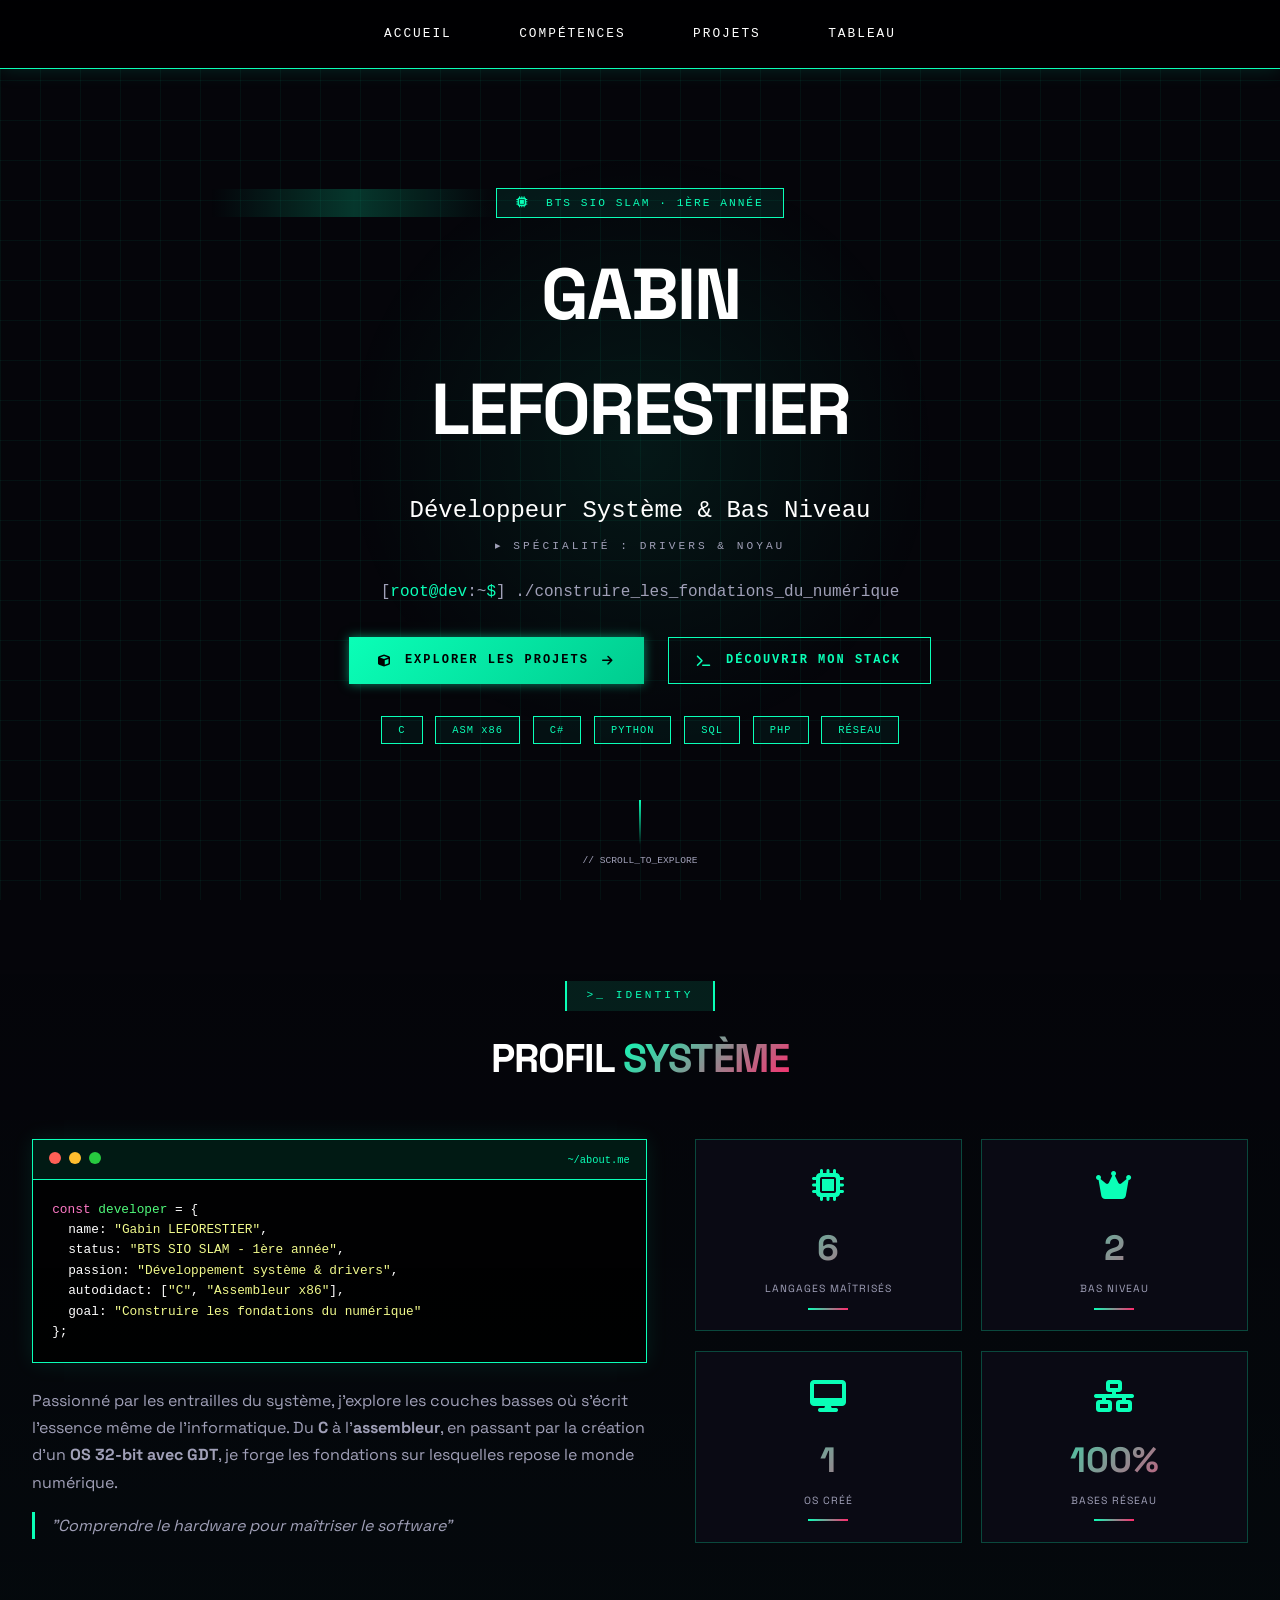
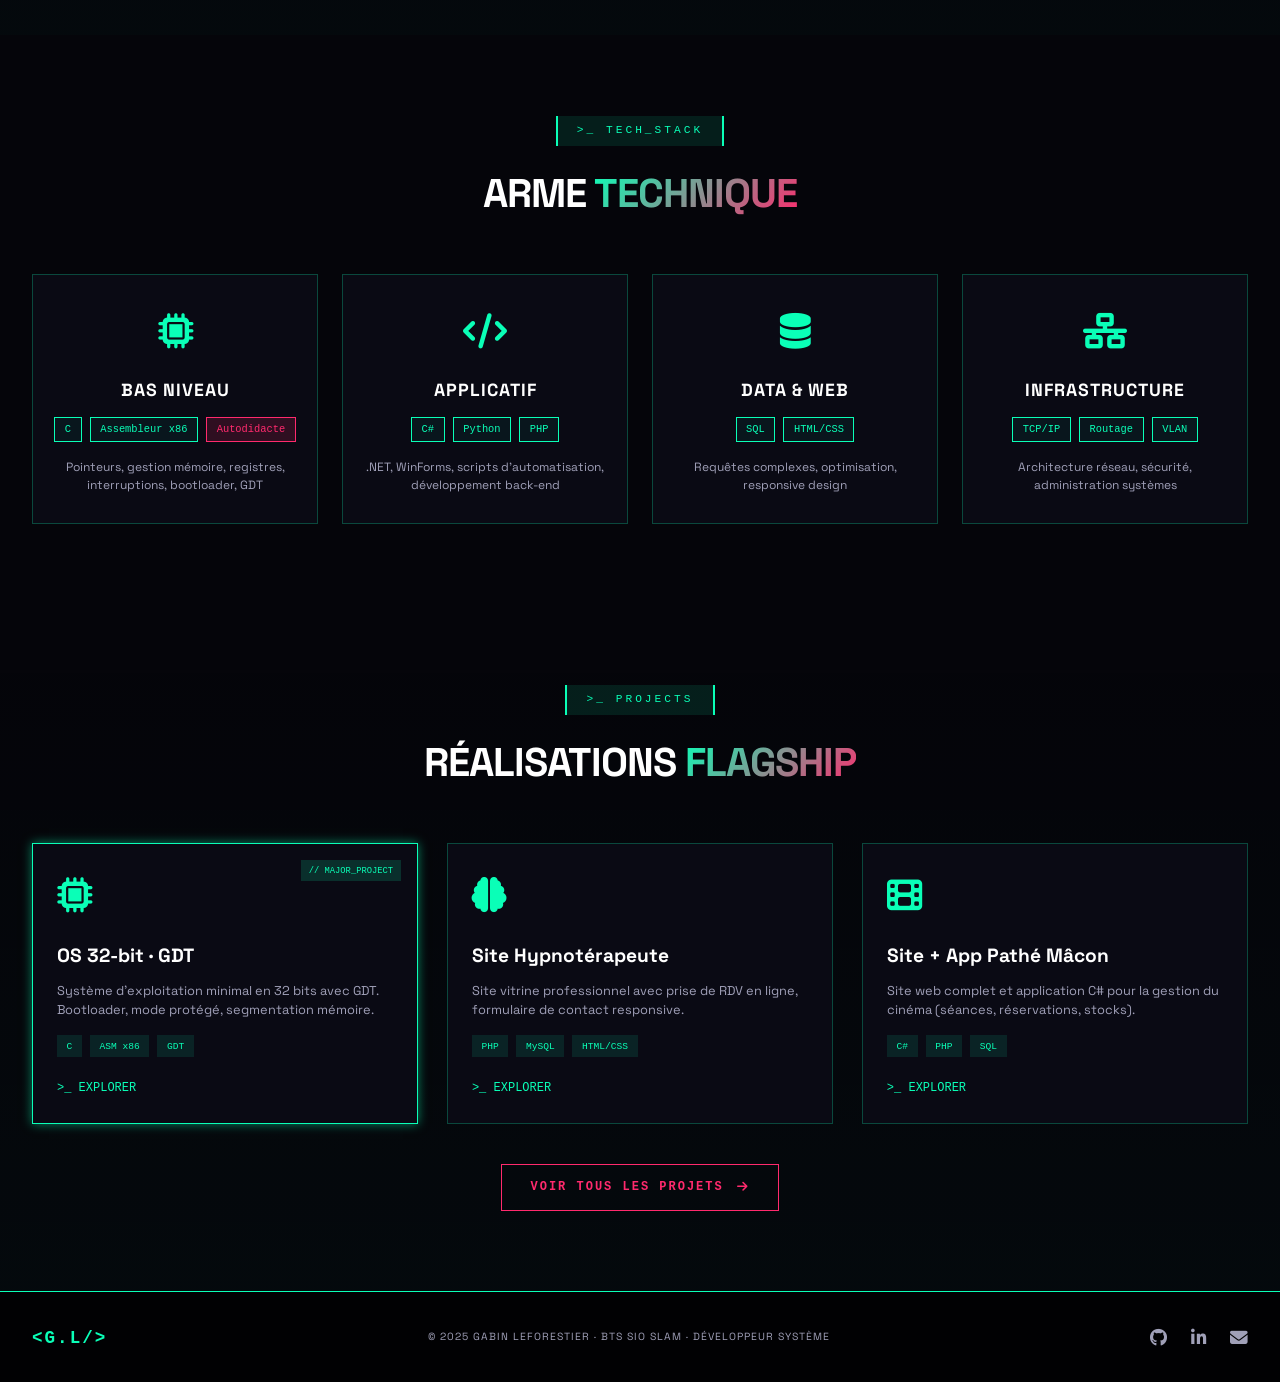
==== index.html @ 07657258 "Add files via upload" ====
<!DOCTYPE html>
<html lang="fr">
<head>
    <meta charset="UTF-8">
    <meta name="viewport" content="width=device-width, initial-scale=1.0">
    <link rel="stylesheet" href="style.css">
    <title>Gabin LEFORESTIER | Développeur Système - Portfolio BTS SIO</title>
    <link rel="preconnect" href="https://fonts.googleapis.com">
    <link rel="preconnect" href="https://fonts.gstatic.com" crossorigin>
    <link href="https://fonts.googleapis.com/css2?family=Space+Grotesk:wght@300;400;500;600;700&display=swap" rel="stylesheet">
    <link rel="stylesheet" href="https://cdnjs.cloudflare.com/ajax/libs/font-awesome/6.5.1/css/all.min.css">
</head>
<body>

    <!-- Grille de fond statique -->
    <div class="grid-bg"></div>

    <!-- Barre de navigation -->
    <nav>
        <a href="index.html">ACCUEIL</a>
        <a href="competence.html">COMPÉTENCES</a>
        <a href="projets.html">PROJETS</a>
        <a href="tableau.html">TABLEAU</a>
    </nav>

    <!-- SECTION HERO -->
    <section class="hero">
        <div class="hero-content">
            <div class="glow-ring"></div>
            <div class="hero-badge">
                <span class="badge-text">
                    <i class="fas fa-microchip"></i> BTS SIO SLAM · 1ÈRE ANNÉE
                </span>
            </div>
            <h1 class="hero-title">
                <span class="title-line">GABIN</span>
                <span class="title-line glitch-text">LEFORESTIER</span>
            </h1>
            <div class="hero-subtitle">
                <div class="typewriter">
                    <span class="static-text">Développeur Système & Bas Niveau</span>
                </div>
                <p class="sub-badge">▸ SPÉCIALITÉ : DRIVERS & NOYAU</p>
            </div>
            <p class="hero-description">
                [<span class="cmd">root@dev</span>:~<span class="cmd">$</span>] <span class="cmd-text">./construire_les_fondations_du_numérique</span>
            </p>
            <div class="hero-buttons">
                <a href="projets.html" class="btn btn-primary">
                    <i class="fas fa-cube"></i>
                    <span>EXPLORER LES PROJETS</span>
                    <i class="fas fa-arrow-right arrow-icon"></i>
                </a>
                <a href="#skills" class="btn btn-outline">
                    <i class="fas fa-terminal"></i>
                    <span>DÉCOUVRIR MON STACK</span>
                </a>
            </div>
            <div class="tech-stack">
                <div class="tech-item">C</div>
                <div class="tech-item">ASM x86</div>
                <div class="tech-item">C#</div>
                <div class="tech-item">PYTHON</div>
                <div class="tech-item">SQL</div>
                <div class="tech-item">PHP</div>
                <div class="tech-item">RÉSEAU</div>
            </div>
        </div>
        <div class="hero-scroll">
            <div class="scroll-line"></div>
            <span>// SCROLL_TO_EXPLORE</span>
        </div>
    </section>

    <!-- SECTION À PROPOS -->
    <section class="about" id="about">
        <div class="container">
            <div class="section-header">
                <span class="section-tag">>_ IDENTITY</span>
                <h2 class="section-title">PROFIL <span class="title-accent">SYSTÈME</span></h2>
            </div>
            <div class="about-content">
                <div class="about-text">
                    <div class="code-block">
                        <div class="code-header">
                            <span class="code-dot red"></span>
                            <span class="code-dot yellow"></span>
                            <span class="code-dot green"></span>
                            <span class="code-path">~/about.me</span>
                        </div>
                        <div class="code-body">
                            <p><span class="code-keyword">const</span> <span class="code-var">developer</span> = {</p>
                            <p class="code-line">  name: <span class="code-string">"Gabin LEFORESTIER"</span>,</p>
                            <p class="code-line">  status: <span class="code-string">"BTS SIO SLAM - 1ère année"</span>,</p>
                            <p class="code-line">  passion: <span class="code-string">"Développement système & drivers"</span>,</p>
                            <p class="code-line">  autodidact: [<span class="code-string">"C"</span>, <span class="code-string">"Assembleur x86"</span>],</p>
                            <p class="code-line">  goal: <span class="code-string">"Construire les fondations du numérique"</span></p>
                            <p>};</p>
                        </div>
                    </div>
                    <div class="about-description">
                        <p>Passionné par les entrailles du système, j'explore les couches basses où s'écrit l'essence même de l'informatique. Du <strong>C</strong> à l'<strong>assembleur</strong>, en passant par la création d'un <strong>OS 32-bit avec GDT</strong>, je forge les fondations sur lesquelles repose le monde numérique.</p>
                        <p class="highlight-quote">"Comprendre le hardware pour maîtriser le software"</p>
                    </div>
                </div>
                <div class="about-stats">
                    <div class="stat-card">
                        <div class="stat-icon"><i class="fas fa-microchip"></i></div>
                        <div class="stat-number">6</div>
                        <div class="stat-label">LANGAGES MAÎTRISÉS</div>
                        <div class="stat-line"></div>
                    </div>
                    <div class="stat-card">
                        <div class="stat-icon"><i class="fas fa-crown"></i></div>
                        <div class="stat-number">2</div>
                        <div class="stat-label">BAS NIVEAU</div>
                        <div class="stat-line"></div>
                    </div>
                    <div class="stat-card">
                        <div class="stat-icon"><i class="fas fa-desktop"></i></div>
                        <div class="stat-number">1</div>
                        <div class="stat-label">OS CRÉÉ</div>
                        <div class="stat-line"></div>
                    </div>
                    <div class="stat-card">
                        <div class="stat-icon"><i class="fas fa-network-wired"></i></div>
                        <div class="stat-number">100%</div>
                        <div class="stat-label">BASES RÉSEAU</div>
                        <div class="stat-line"></div>
                    </div>
                </div>
            </div>
        </div>
    </section>

    <!-- SECTION COMPÉTENCES -->
    <section class="skills" id="skills">
        <div class="container">
            <div class="section-header">
                <span class="section-tag">>_ TECH_STACK</span>
                <h2 class="section-title">ARME <span class="title-accent">TECHNIQUE</span></h2>
            </div>
            <div class="skills-grid">
                <div class="skill-card">
                    <div class="skill-icon"><i class="fas fa-microchip"></i></div>
                    <h3>BAS NIVEAU</h3>
                    <div class="skill-list">
                        <span class="skill-pill">C</span>
                        <span class="skill-pill">Assembleur x86</span>
                        <span class="skill-pill skill-badge">Autodidacte</span>
                    </div>
                    <p>Pointeurs, gestion mémoire, registres, interruptions, bootloader, GDT</p>
                </div>
                <div class="skill-card">
                    <div class="skill-icon"><i class="fas fa-code"></i></div>
                    <h3>APPLICATIF</h3>
                    <div class="skill-list">
                        <span class="skill-pill">C#</span>
                        <span class="skill-pill">Python</span>
                        <span class="skill-pill">PHP</span>
                    </div>
                    <p>.NET, WinForms, scripts d'automatisation, développement back-end</p>
                </div>
                <div class="skill-card">
                    <div class="skill-icon"><i class="fas fa-database"></i></div>
                    <h3>DATA & WEB</h3>
                    <div class="skill-list">
                        <span class="skill-pill">SQL</span>
                        <span class="skill-pill">HTML/CSS</span>
                    </div>
                    <p>Requêtes complexes, optimisation, responsive design</p>
                </div>
                <div class="skill-card">
                    <div class="skill-icon"><i class="fas fa-network-wired"></i></div>
                    <h3>INFRASTRUCTURE</h3>
                    <div class="skill-list">
                        <span class="skill-pill">TCP/IP</span>
                        <span class="skill-pill">Routage</span>
                        <span class="skill-pill">VLAN</span>
                    </div>
                    <p>Architecture réseau, sécurité, administration systèmes</p>
                </div>
            </div>
        </div>
    </section>

    <!-- SECTION PROJETS -->
    <section class="projects" id="projects">
        <div class="container">
            <div class="section-header">
                <span class="section-tag">>_ PROJECTS</span>
                <h2 class="section-title">RÉALISATIONS <span class="title-accent">FLAGSHIP</span></h2>
            </div>
            <div class="projects-grid">
                <div class="project-card featured">
                    <div class="project-status">// MAJOR_PROJECT</div>
                    <div class="project-icon"><i class="fas fa-microchip"></i></div>
                    <h3>OS 32-bit · GDT</h3>
                    <p>Système d'exploitation minimal en 32 bits avec GDT. Bootloader, mode protégé, segmentation mémoire.</p>
                    <div class="project-tech">
                        <span>C</span>
                        <span>ASM x86</span>
                        <span>GDT</span>
                    </div>
                    <a href="projets.html" class="project-link">>_ EXPLORER</a>
                </div>
                <div class="project-card">
                    <div class="project-icon"><i class="fas fa-brain"></i></div>
                    <h3>Site Hypnotérapeute</h3>
                    <p>Site vitrine professionnel avec prise de RDV en ligne, formulaire de contact responsive.</p>
                    <div class="project-tech">
                        <span>PHP</span>
                        <span>MySQL</span>
                        <span>HTML/CSS</span>
                    </div>
                    <a href="projets.html" class="project-link">>_ EXPLORER</a>
                </div>
                <div class="project-card">
                    <div class="project-icon"><i class="fas fa-film"></i></div>
                    <h3>Site + App Pathé Mâcon</h3>
                    <p>Site web complet et application C# pour la gestion du cinéma (séances, réservations, stocks).</p>
                    <div class="project-tech">
                        <span>C#</span>
                        <span>PHP</span>
                        <span>SQL</span>
                    </div>
                    <a href="projets.html" class="project-link">>_ EXPLORER</a>
                </div>
            </div>
            <div class="text-center">
                <a href="projets.html" class="btn btn-secondary">
                    <span>VOIR TOUS LES PROJETS</span>
                    <i class="fas fa-arrow-right"></i>
                </a>
            </div>
        </div>
    </section>

    <!-- Footer -->
    <footer class="footer">
        <div class="container">
            <div class="footer-content">
                <div class="footer-logo">
                    <span class="glitch-small">&lt;G.L/&gt;</span>
                </div>
                <p class="footer-text">© 2025 GABIN LEFORESTIER · BTS SIO SLAM · DÉVELOPPEUR SYSTÈME</p>
                <div class="footer-social">
                    <a href="#"><i class="fab fa-github"></i></a>
                    <a href="#"><i class="fab fa-linkedin-in"></i></a>
                    <a href="#"><i class="fas fa-envelope"></i></a>
                </div>
            </div>
        </div>
    </footer>

</body>
</html>
---- style.css ----
/* ========== RESET & VARIABLES ========== */
* {
    margin: 0;
    padding: 0;
    box-sizing: border-box;
}

:root {
    --primary: #0affb7;
    --primary-dark: #00cc8f;
    --secondary: #ff2a6d;
    --secondary-dark: #cc0055;
    --accent: #7a2eff;
    --dark-bg: #05050a;
    --darker-bg: #010103;
    --card-bg: #0a0a14;
    --text: #ffffff;
    --text-dim: #a0a0b8;
    --glow-primary: 0 0 10px rgba(10, 255, 183, 0.5);
    --glow-secondary: 0 0 10px rgba(255, 42, 109, 0.5);
}

body {
    font-family: 'Space Grotesk', 'Courier New', monospace;
    background: var(--dark-bg);
    color: var(--text);
    line-height: 1.6;
    overflow-x: hidden;
    position: relative;
}

/* Effet de grille en background (sans canvas) */
body::before {
    content: '';
    position: fixed;
    top: 0;
    left: 0;
    width: 100%;
    height: 100%;
    background-image: 
        linear-gradient(rgba(10, 255, 183, 0.05) 1px, transparent 1px),
        linear-gradient(90deg, rgba(10, 255, 183, 0.05) 1px, transparent 1px);
    background-size: 40px 40px;
    pointer-events: none;
    z-index: 0;
}

/* ========== NAVIGATION ========== */
nav {
    position: fixed;
    top: 0;
    width: 100%;
    display: flex;
    justify-content: center;
    gap: 3rem;
    padding: 1rem 2rem;
    background: rgba(1, 1, 3, 0.95);
    border-bottom: 1px solid var(--primary);
    z-index: 1000;
    letter-spacing: 2px;
    box-shadow: 0 0 20px rgba(10, 255, 183, 0.15);
}

nav a {
    color: var(--text);
    text-decoration: none;
    font-size: 0.8rem;
    font-weight: 500;
    transition: all 0.3s ease;
    font-family: monospace;
    padding: 0.5rem 0;
    position: relative;
}

nav a::before {
    content: '[';
    opacity: 0;
    transition: all 0.3s ease;
    color: var(--primary);
}

nav a::after {
    content: ']';
    opacity: 0;
    transition: all 0.3s ease;
    color: var(--primary);
}

nav a:hover::before,
nav a:hover::after {
    opacity: 1;
}

nav a:hover {
    color: var(--primary);
    text-shadow: var(--glow-primary);
    letter-spacing: 3px;
}

/* ========== CONTAINER ========== */
.container {
    max-width: 1300px;
    margin: 0 auto;
    padding: 0 2rem;
    position: relative;
    z-index: 2;
}

/* ========== SECTION HEADER ========== */
.section-header {
    text-align: center;
    margin-bottom: 3rem;
}

.section-tag {
    color: var(--primary);
    font-family: monospace;
    font-size: 0.7rem;
    letter-spacing: 3px;
    background: rgba(10, 255, 183, 0.1);
    padding: 0.4rem 1.2rem;
    display: inline-block;
    margin-bottom: 1rem;
    border-left: 2px solid var(--primary);
    border-right: 2px solid var(--primary);
    animation: borderPulse 2s infinite;
}

@keyframes borderPulse {
    0%, 100% { border-color: var(--primary); }
    50% { border-color: var(--secondary); }
}

.section-title {
    font-size: 2.5rem;
    font-weight: 700;
    letter-spacing: -1px;
    text-transform: uppercase;
}

.title-accent {
    background: linear-gradient(135deg, var(--primary), var(--secondary), var(--accent));
    background-size: 200% 200%;
    -webkit-background-clip: text;
    background-clip: text;
    color: transparent;
    animation: gradientFlow 3s ease infinite;
}

@keyframes gradientFlow {
    0% { background-position: 0% 50%; }
    50% { background-position: 100% 50%; }
    100% { background-position: 0% 50%; }
}

/* ========== HERO SECTION ========== */
.hero {
    min-height: 100vh;
    display: flex;
    flex-direction: column;
    justify-content: center;
    align-items: center;
    text-align: center;
    padding: 6rem 2rem 4rem;
    position: relative;
    z-index: 2;
}

.hero-content {
    max-width: 1000px;
    animation: fadeInUp 0.8s ease-out;
}

/* Anneau lumineux (sans canvas) */
.hero::after {
    content: '';
    position: absolute;
    top: 50%;
    left: 50%;
    transform: translate(-50%, -50%);
    width: 600px;
    height: 600px;
    border-radius: 50%;
    background: radial-gradient(circle, rgba(10, 255, 183, 0.08) 0%, transparent 70%);
    animation: ringPulse 4s ease infinite;
    z-index: -1;
}

@keyframes ringPulse {
    0%, 100% { width: 500px; height: 500px; opacity: 0.5; }
    50% { width: 700px; height: 700px; opacity: 1; }
}

.hero-badge {
    display: inline-block;
    margin-bottom: 1.5rem;
}

.badge-text {
    background: rgba(10, 255, 183, 0.08);
    border: 1px solid var(--primary);
    padding: 0.5rem 1.2rem;
    font-size: 0.7rem;
    letter-spacing: 2px;
    color: var(--primary);
    font-family: monospace;
    position: relative;
    overflow: hidden;
}

.badge-text::before {
    content: '';
    position: absolute;
    top: 0;
    left: -100%;
    width: 100%;
    height: 100%;
    background: linear-gradient(90deg, transparent, rgba(10, 255, 183, 0.2), transparent);
    animation: shimmer 4s infinite;
}

@keyframes shimmer {
    0% { left: -100%; }
    20% { left: 100%; }
    100% { left: 100%; }
}

.badge-text i {
    margin-right: 8px;
}

.hero-title {
    margin-bottom: 1.5rem;
}

.title-line {
    display: block;
    font-size: 4.5rem;
    font-weight: 800;
    letter-spacing: -2px;
    text-transform: uppercase;
}

.glitch-text {
    position: relative;
    animation: glitchAnim 3s infinite;
}

@keyframes glitchAnim {
    0%, 100% { text-shadow: none; }
    95% { text-shadow: -3px 0 var(--secondary), 3px 0 var(--primary); }
    96% { text-shadow: 3px 0 var(--secondary), -3px 0 var(--primary); }
}

.hero-subtitle {
    margin-bottom: 1rem;
}

.typewriter {
    font-size: 1.5rem;
    font-weight: 500;
    margin-bottom: 0.5rem;
    font-family: monospace;
}

.typed-text {
    color: var(--primary);
    text-shadow: var(--glow-primary);
}

.cursor-blink {
    animation: blink 1s step-end infinite;
    color: var(--primary);
}

@keyframes blink {
    0%, 100% { opacity: 1; }
    50% { opacity: 0; }
}

.sub-badge {
    font-size: 0.7rem;
    color: var(--text-dim);
    letter-spacing: 3px;
    font-family: monospace;
}

.hero-description {
    font-size: 1rem;
    margin: 1.5rem auto;
    color: var(--text-dim);
    font-family: monospace;
}

.cmd {
    color: var(--primary);
}

.hero-buttons {
    display: flex;
    gap: 1.5rem;
    justify-content: center;
    flex-wrap: wrap;
    margin: 2rem 0;
}

/* ========== BUTTONS ========== */
.btn {
    display: inline-flex;
    align-items: center;
    gap: 0.8rem;
    padding: 0.8rem 1.8rem;
    font-weight: 600;
    text-decoration: none;
    transition: all 0.3s ease;
    font-size: 0.75rem;
    letter-spacing: 2px;
    font-family: monospace;
    border: none;
    cursor: pointer;
    position: relative;
    overflow: hidden;
}

.btn-primary {
    background: linear-gradient(135deg, var(--primary), var(--primary-dark));
    color: #000000;
    box-shadow: var(--glow-primary);
}

.btn-primary:hover {
    transform: translateY(-3px);
    box-shadow: 0 0 20px var(--primary);
}

.btn-outline {
    background: transparent;
    border: 1px solid var(--primary);
    color: var(--primary);
}

.btn-outline:hover {
    background: rgba(10, 255, 183, 0.1);
    transform: translateY(-3px);
    box-shadow: var(--glow-primary);
}

.btn-secondary {
    background: transparent;
    border: 1px solid var(--secondary);
    color: var(--secondary);
    display: inline-flex;
    align-items: center;
    gap: 0.8rem;
    text-decoration: none;
}

.btn-secondary:hover {
    background: rgba(255, 42, 109, 0.1);
    transform: translateY(-3px);
    box-shadow: var(--glow-secondary);
}

/* Tech Stack */
.tech-stack {
    display: flex;
    flex-wrap: wrap;
    justify-content: center;
    gap: 0.8rem;
    margin-top: 2rem;
}

.tech-item {
    font-family: monospace;
    font-size: 0.65rem;
    padding: 0.3rem 1rem;
    border: 1px solid var(--primary);
    background: rgba(10, 255, 183, 0.05);
    color: var(--primary);
    letter-spacing: 1px;
    transition: all 0.3s ease;
}

.tech-item:hover {
    background: rgba(10, 255, 183, 0.15);
    transform: translateY(-2px);
    box-shadow: var(--glow-primary);
}

/* Scroll Indicator */
.hero-scroll {
    position: absolute;
    bottom: 2rem;
    display: flex;
    flex-direction: column;
    align-items: center;
    gap: 0.5rem;
    color: var(--text-dim);
    font-size: 0.6rem;
    font-family: monospace;
}

.scroll-line {
    width: 2px;
    height: 45px;
    background: linear-gradient(180deg, var(--primary), transparent);
    animation: scrollMove 1.2s ease infinite;
}

@keyframes scrollMove {
    0% { height: 15px; opacity: 0.4; }
    50% { height: 45px; opacity: 1; }
    100% { height: 15px; opacity: 0.4; }
}

/* ========== ABOUT SECTION ========== */
.about {
    padding: 5rem 0;
    background: linear-gradient(180deg, transparent, rgba(10, 255, 183, 0.02));
    position: relative;
    z-index: 2;
}

.about-content {
    display: grid;
    grid-template-columns: 1fr 0.9fr;
    gap: 3rem;
    align-items: start;
}

.code-block {
    background: rgba(0, 0, 0, 0.8);
    border: 1px solid var(--primary);
    overflow: hidden;
    margin-bottom: 1.5rem;
    box-shadow: 0 0 20px rgba(10, 255, 183, 0.1);
    transition: all 0.3s ease;
}

.code-block:hover {
    box-shadow: 0 0 30px rgba(10, 255, 183, 0.2);
    border-color: var(--secondary);
}

.code-header {
    background: rgba(10, 255, 183, 0.1);
    padding: 0.7rem 1rem;
    display: flex;
    gap: 0.5rem;
    border-bottom: 1px solid var(--primary);
}

.code-dot {
    width: 12px;
    height: 12px;
    border-radius: 50%;
}

.red { background: #ff5f56; }
.yellow { background: #ffbd2e; }
.green { background: #27c93f; }

.code-path {
    margin-left: auto;
    font-family: monospace;
    font-size: 0.65rem;
    color: var(--primary);
}

.code-body {
    padding: 1.2rem;
    font-family: monospace;
    font-size: 0.8rem;
}

.code-keyword { color: #ff79c6; }
.code-var { color: #50fa7b; }
.code-string { color: #f1fa8c; }
.code-line { margin-left: 1rem; }

.about-description p {
    color: var(--text-dim);
    margin-bottom: 1rem;
    line-height: 1.7;
}

.highlight-quote {
    color: var(--primary);
    font-style: italic;
    border-left: 3px solid var(--primary);
    padding-left: 1rem;
    margin-top: 1rem;
}

.about-stats {
    display: grid;
    grid-template-columns: repeat(2, 1fr);
    gap: 1.2rem;
}

.stat-card {
    background: var(--card-bg);
    border: 1px solid rgba(10, 255, 183, 0.25);
    padding: 1.3rem;
    text-align: center;
    transition: all 0.3s ease;
}

.stat-card:hover {
    transform: translateY(-5px);
    border-color: var(--primary);
    box-shadow: var(--glow-primary);
}

.stat-icon {
    font-size: 2rem;
    color: var(--primary);
    margin-bottom: 0.5rem;
}

.stat-number {
    font-size: 2.2rem;
    font-weight: 800;
    background: linear-gradient(135deg, var(--primary), var(--secondary));
    -webkit-background-clip: text;
    background-clip: text;
    color: transparent;
}

.stat-label {
    color: var(--text-dim);
    font-size: 0.65rem;
    letter-spacing: 1px;
    margin-top: 0.3rem;
}

.stat-line {
    width: 40px;
    height: 2px;
    background: linear-gradient(90deg, var(--primary), var(--secondary));
    margin: 0.6rem auto 0;
}

/* ========== SKILLS SECTION ========== */
.skills {
    padding: 5rem 0;
    position: relative;
    z-index: 2;
}

.skills-grid {
    display: grid;
    grid-template-columns: repeat(4, 1fr);
    gap: 1.5rem;
}

.skill-card {
    background: var(--card-bg);
    border: 1px solid rgba(10, 255, 183, 0.25);
    padding: 1.8rem 1.2rem;
    text-align: center;
    transition: all 0.3s ease;
    position: relative;
}

.skill-card:hover {
    transform: translateY(-8px);
    border-color: var(--primary);
    box-shadow: var(--glow-primary);
}

.skill-icon {
    font-size: 2.2rem;
    color: var(--primary);
    margin-bottom: 1rem;
}

.skill-card h3 {
    font-size: 1.1rem;
    margin-bottom: 0.8rem;
    letter-spacing: 1px;
}

.skill-list {
    display: flex;
    flex-wrap: wrap;
    justify-content: center;
    gap: 0.5rem;
    margin-bottom: 1rem;
}

.skill-pill {
    font-family: monospace;
    font-size: 0.65rem;
    padding: 0.2rem 0.6rem;
    border: 1px solid var(--primary);
    background: rgba(10, 255, 183, 0.05);
    color: var(--primary);
    transition: all 0.3s ease;
}

.skill-pill:hover {
    background: rgba(10, 255, 183, 0.15);
    transform: scale(1.05);
}

.skill-badge {
    background: rgba(255, 42, 109, 0.15);
    border-color: var(--secondary);
    color: var(--secondary);
}

.skill-card p {
    color: var(--text-dim);
    font-size: 0.75rem;
    line-height: 1.5;
}

/* ========== PROJECTS SECTION ========== */
.projects {
    padding: 5rem 0;
    background: linear-gradient(180deg, transparent, rgba(10, 255, 183, 0.02));
    position: relative;
    z-index: 2;
}

.projects-grid {
    display: grid;
    grid-template-columns: repeat(3, 1fr);
    gap: 1.8rem;
    margin-bottom: 2.5rem;
}

.project-card {
    background: var(--card-bg);
    border: 1px solid rgba(10, 255, 183, 0.25);
    padding: 1.5rem;
    transition: all 0.3s ease;
    position: relative;
}

.project-card.featured {
    border-color: var(--primary);
    box-shadow: var(--glow-primary);
}

.project-card:hover {
    transform: translateY(-8px);
    border-color: var(--primary);
}

.project-status {
    position: absolute;
    top: 1rem;
    right: 1rem;
    font-family: monospace;
    font-size: 0.55rem;
    color: var(--primary);
    background: rgba(10, 255, 183, 0.15);
    padding: 0.2rem 0.5rem;
}

.project-icon {
    font-size: 2.2rem;
    color: var(--primary);
    margin-bottom: 1rem;
}

.project-card h3 {
    font-size: 1.2rem;
    margin-bottom: 0.6rem;
}

.project-card p {
    color: var(--text-dim);
    font-size: 0.8rem;
    margin-bottom: 1rem;
    line-height: 1.5;
}

.project-tech {
    display: flex;
    flex-wrap: wrap;
    gap: 0.5rem;
    margin-bottom: 1rem;
}

.project-tech span {
    font-family: monospace;
    font-size: 0.6rem;
    padding: 0.2rem 0.6rem;
    background: rgba(10, 255, 183, 0.1);
    color: var(--primary);
}

.project-link {
    color: var(--primary);
    text-decoration: none;
    font-family: monospace;
    font-size: 0.75rem;
    transition: all 0.3s ease;
    display: inline-block;
}

.project-link:hover {
    letter-spacing: 2px;
    color: var(--secondary);
}

.text-center {
    text-align: center;
}

/* ========== FOOTER ========== */
.footer {
    background: var(--darker-bg);
    padding: 2rem 0;
    border-top: 1px solid var(--primary);
    position: relative;
    z-index: 2;
}

.footer-content {
    display: flex;
    justify-content: space-between;
    align-items: center;
    flex-wrap: wrap;
    gap: 1rem;
}

.footer-logo .glitch-small {
    font-size: 1.1rem;
    font-weight: 700;
    color: var(--primary);
    font-family: monospace;
    letter-spacing: 2px;
}

.footer-text {
    color: var(--text-dim);
    font-size: 0.65rem;
    letter-spacing: 1px;
}

.footer-social {
    display: flex;
    gap: 1.5rem;
}

.footer-social a {
    color: var(--text-dim);
    font-size: 1.1rem;
    transition: all 0.3s ease;
}

.footer-social a:hover {
    color: var(--primary);
    transform: translateY(-3px);
    text-shadow: var(--glow-primary);
}

/* ========== ANIMATIONS ========== */
@keyframes fadeInUp {
    from {
        opacity: 0;
        transform: translateY(40px);
    }
    to {
        opacity: 1;
        transform: translateY(0);
    }
}

/* ========== RESPONSIVE ========== */
@media (max-width: 1024px) {
    .skills-grid {
        grid-template-columns: repeat(2, 1fr);
    }
    
    .projects-grid {
        grid-template-columns: repeat(2, 1fr);
    }
}

@media (max-width: 768px) {
    nav {
        gap: 1.2rem;
        padding: 0.7rem 1rem;
    }
    
    nav a {
        font-size: 0.65rem;
    }
    
    .title-line {
        font-size: 2.2rem;
    }
    
    .typewriter {
        font-size: 1rem;
    }
    
    .section-title {
        font-size: 1.8rem;
    }
    
    .about-content {
        grid-template-columns: 1fr;
        gap: 2rem;
    }
    
    .skills-grid {
        grid-template-columns: 1fr;
    }
    
    .projects-grid {
        grid-template-columns: 1fr;
    }
    
    .about-stats {
        grid-template-columns: repeat(2, 1fr);
    }
    
    .hero-buttons {
        flex-direction: column;
        align-items: center;
    }
    
    .btn {
        width: 100%;
        justify-content: center;
    }
    
    .footer-content {
        flex-direction: column;
        text-align: center;
    }
    
    .hero::after {
        width: 300px;
        height: 300px;
    }
}

@media (max-width: 480px) {
    .about-stats {
        grid-template-columns: 1fr;
    }
    
    .container {
        padding: 0 1rem;
    }
    
    .tech-stack {
        gap: 0.5rem;
    }
    
    .tech-item {
        font-size: 0.55rem;
        padding: 0.2rem 0.7rem;
    }
}

/* ========== PAGE COMPÉTENCES ========== */

.competences-hero {
    min-height: 60vh;
}

.skill-category {
    margin-bottom: 3rem;
}

.category-header {
    display: flex;
    align-items: center;
    gap: 1rem;
    margin-bottom: 1.5rem;
    flex-wrap: wrap;
}

.category-icon {
    font-size: 1.8rem;
    color: var(--primary);
}

.category-title {
    font-size: 1.4rem;
    font-weight: 600;
    letter-spacing: 1px;
    background: linear-gradient(135deg, var(--text), var(--primary));
    -webkit-background-clip: text;
    background-clip: text;
    color: transparent;
}

.category-line {
    flex: 1;
    height: 1px;
    background: linear-gradient(90deg, var(--primary), transparent);
}

.skills-detailed-grid {
    display: grid;
    grid-template-columns: repeat(2, 1fr);
    gap: 1.5rem;
}

.skills-detailed-grid.three-cols {
    grid-template-columns: repeat(3, 1fr);
}

.skills-detailed-grid.two-cols {
    grid-template-columns: repeat(2, 1fr);
}

.skill-detailed-card {
    background: var(--card-bg);
    border: 1px solid rgba(10, 255, 183, 0.2);
    padding: 1.5rem;
    transition: all 0.3s ease;
    position: relative;
}

.skill-detailed-card.full-width {
    grid-column: 1 / -1;
}

.skill-detailed-card:hover {
    transform: translateY(-5px);
    border-color: var(--primary);
    box-shadow: var(--glow-primary);
}

.skill-header {
    display: flex;
    justify-content: space-between;
    align-items: flex-start;
    flex-wrap: wrap;
    gap: 0.8rem;
    margin-bottom: 1rem;
}

.skill-name {
    display: flex;
    align-items: center;
    gap: 0.6rem;
    font-size: 1.2rem;
    font-weight: 600;
}

.skill-name i {
    color: var(--primary);
    font-size: 1.3rem;
}

.level-text {
    font-family: monospace;
    font-size: 0.6rem;
    color: var(--primary);
    letter-spacing: 1px;
}

.level-bars {
    display: inline-flex;
    gap: 3px;
    margin-left: 0.5rem;
}

.level-bars .bar {
    width: 7px;
    height: 7px;
    background: rgba(10, 255, 183, 0.3);
}

.level-bars .bar.active {
    background: var(--primary);
    box-shadow: var(--glow-primary);
}

.skill-description {
    color: var(--text-dim);
    font-size: 0.8rem;
    line-height: 1.5;
    margin-bottom: 1rem;
}

.skill-tags {
    display: flex;
    flex-wrap: wrap;
    gap: 0.5rem;
    margin-top: 0.8rem;
}

.skill-tags span {
    font-family: monospace;
    font-size: 0.6rem;
    padding: 0.2rem 0.6rem;
    background: rgba(10, 255, 183, 0.08);
    border: 1px solid rgba(10, 255, 183, 0.2);
    color: var(--primary);
}

.skill-badge-autodidact {
    position: absolute;
    top: 0.8rem;
    right: 0.8rem;
    font-family: monospace;
    font-size: 0.5rem;
    padding: 0.15rem 0.5rem;
    background: rgba(255, 42, 109, 0.15);
    border: 1px solid var(--secondary);
    color: var(--secondary);
}

/* Outils & Certifications */
.tools-section, .certifications {
    padding: 4rem 0;
}

.tools-grid {
    display: grid;
    grid-template-columns: repeat(auto-fit, minmax(160px, 1fr));
    gap: 1.2rem;
}

.tool-card {
    background: var(--card-bg);
    border: 1px solid rgba(10, 255, 183, 0.2);
    padding: 1.2rem;
    text-align: center;
    transition: all 0.3s ease;
    display: flex;
    flex-direction: column;
    align-items: center;
    gap: 0.6rem;
}

.tool-card i {
    font-size: 2rem;
    color: var(--primary);
}

.tool-card span {
    font-family: monospace;
    font-size: 0.75rem;
}

.tool-card:hover {
    transform: translateY(-5px);
    border-color: var(--primary);
    box-shadow: var(--glow-primary);
}

.certs-grid {
    display: grid;
    grid-template-columns: repeat(3, 1fr);
    gap: 1.5rem;
}

.cert-card {
    background: var(--card-bg);
    border: 1px solid rgba(10, 255, 183, 0.2);
    padding: 1.2rem;
    display: flex;
    gap: 0.8rem;
    transition: all 0.3s ease;
}

.cert-card:hover {
    transform: translateY(-5px);
    border-color: var(--primary);
    box-shadow: var(--glow-primary);
}

.cert-icon {
    font-size: 1.8rem;
    color: var(--primary);
}

.cert-content h3 {
    font-size: 0.9rem;
    margin-bottom: 0.3rem;
}

.cert-content p {
    color: var(--text-dim);
    font-size: 0.7rem;
    margin-bottom: 0.5rem;
}

.cert-status {
    font-family: monospace;
    font-size: 0.55rem;
    padding: 0.15rem 0.5rem;
    background: rgba(10, 255, 183, 0.15);
    border: 1px solid var(--primary);
    color: var(--primary);
}

/* ========== PAGE PROJETS ========== */

.projets-hero {
    min-height: 60vh;
}

.project-stats-hero {
    display: flex;
    justify-content: center;
    gap: 2rem;
    margin-top: 1.5rem;
    flex-wrap: wrap;
}

.hero-stat {
    text-align: center;
    padding: 0.4rem 1.2rem;
    border: 1px solid rgba(10, 255, 183, 0.3);
    background: rgba(10, 255, 183, 0.05);
}

.hero-stat-number {
    display: block;
    font-size: 1.8rem;
    font-weight: 700;
    color: var(--primary);
    text-shadow: var(--glow-primary);
}

.hero-stat-label {
    font-family: monospace;
    font-size: 0.6rem;
    letter-spacing: 2px;
    color: var(--text-dim);
}

.all-projects {
    padding: 4rem 0;
}

/* Projet majeur */
.project-major {
    background: linear-gradient(135deg, rgba(10, 255, 183, 0.05), rgba(255, 42, 109, 0.05));
    border: 1px solid var(--primary);
    margin-bottom: 2.5rem;
    padding: 1.8rem;
    position: relative;
}

.project-major-badge {
    position: absolute;
    top: 0.8rem;
    right: 0.8rem;
    font-family: monospace;
    font-size: 0.55rem;
    padding: 0.2rem 0.8rem;
    background: var(--primary);
    color: #000;
    font-weight: 600;
    letter-spacing: 1px;
}

.project-major-content {
    display: flex;
    gap: 1.5rem;
    align-items: center;
    flex-wrap: wrap;
}

.project-major-icon {
    font-size: 3.5rem;
    color: var(--primary);
}

.project-major-info {
    flex: 1;
}

.project-major-info h3 {
    font-size: 1.5rem;
    margin-bottom: 0.5rem;
    background: linear-gradient(135deg, var(--primary), var(--secondary));
    -webkit-background-clip: text;
    background-clip: text;
    color: transparent;
}

.project-major-desc {
    color: var(--text-dim);
    font-size: 0.85rem;
    margin-bottom: 0.8rem;
    line-height: 1.5;
}

.project-major-tech {
    display: flex;
    flex-wrap: wrap;
    gap: 0.6rem;
    margin-bottom: 1rem;
}

.project-major-tech span {
    font-family: monospace;
    font-size: 0.65rem;
    padding: 0.2rem 0.8rem;
    background: rgba(10, 255, 183, 0.1);
    border: 1px solid rgba(10, 255, 183, 0.3);
    color: var(--primary);
}

.project-major-links {
    display: flex;
    gap: 1.2rem;
}

/* Grille projets */
.projects-all-grid {
    display: grid;
    grid-template-columns: repeat(3, 1fr);
    gap: 1.5rem;
}

.project-card-detailed {
    background: var(--card-bg);
    border: 1px solid rgba(10, 255, 183, 0.2);
    padding: 1.3rem;
    transition: all 0.3s ease;
}

.project-card-detailed:hover {
    transform: translateY(-5px);
    border-color: var(--primary);
    box-shadow: var(--glow-primary);
}

.project-card-header {
    display: flex;
    justify-content: space-between;
    align-items: center;
    margin-bottom: 0.8rem;
}

.project-icon-large {
    font-size: 2rem;
    color: var(--primary);
}

.project-status-badge {
    font-family: monospace;
    font-size: 0.55rem;
    padding: 0.15rem 0.5rem;
    background: rgba(10, 255, 183, 0.15);
    border: 1px solid var(--primary);
    color: var(--primary);
}

.project-card-detailed h3 {
    font-size: 1.1rem;
    margin-bottom: 0.5rem;
}

.project-card-detailed > p {
    color: var(--text-dim);
    font-size: 0.75rem;
    margin-bottom: 0.8rem;
    line-height: 1.5;
}

.project-tech-list {
    display: flex;
    flex-wrap: wrap;
    gap: 0.4rem;
    margin-bottom: 0.8rem;
}

.project-tech-list span {
    font-family: monospace;
    font-size: 0.55rem;
    padding: 0.15rem 0.5rem;
    background: rgba(10, 255, 183, 0.08);
    border: 1px solid rgba(10, 255, 183, 0.2);
    color: var(--primary);
}

.project-features {
    margin-bottom: 1rem;
}

.feature {
    font-size: 0.65rem;
    color: var(--text-dim);
    margin-bottom: 0.2rem;
    display: flex;
    align-items: center;
    gap: 0.4rem;
}

.feature i {
    color: var(--primary);
    font-size: 0.55rem;
}

.project-links {
    display: flex;
    gap: 1rem;
    border-top: 1px solid rgba(10, 255, 183, 0.1);
    padding-top: 0.8rem;
}

.project-links .project-link {
    font-size: 0.65rem;
}

.project-links .project-link.disabled {
    opacity: 0.3;
    cursor: default;
    pointer-events: none;
}

/* Section statistiques */
.project-stats-section {
    padding: 3rem 0;
    background: linear-gradient(180deg, transparent, rgba(10, 255, 183, 0.02));
}

.stats-container {
    display: grid;
    grid-template-columns: repeat(4, 1fr);
    gap: 1.5rem;
    text-align: center;
}

.stat-block {
    padding: 1.2rem;
    border: 1px solid rgba(10, 255, 183, 0.2);
    background: var(--card-bg);
    transition: all 0.3s ease;
}

.stat-block:hover {
    transform: translateY(-3px);
    border-color: var(--primary);
    box-shadow: var(--glow-primary);
}

.stat-block-number {
    font-size: 2.2rem;
    font-weight: 800;
    background: linear-gradient(135deg, var(--primary), var(--secondary));
    -webkit-background-clip: text;
    background-clip: text;
    color: transparent;
    font-family: monospace;
}

.stat-block-label {
    font-size: 0.65rem;
    letter-spacing: 1px;
    color: var(--text-dim);
    margin-top: 0.3rem;
}

.stat-block-line {
    width: 35px;
    height: 2px;
    background: linear-gradient(90deg, var(--primary), transparent);
    margin: 0.6rem auto 0;
}

/* ========== RESPONSIVE PAGES ========== */
@media (max-width: 1024px) {
    .skills-detailed-grid,
    .skills-detailed-grid.three-cols {
        grid-template-columns: 1fr;
    }
    
    .certs-grid {
        grid-template-columns: 1fr;
    }
    
    .projects-all-grid {
        grid-template-columns: repeat(2, 1fr);
    }
    
    .stats-container {
        grid-template-columns: repeat(2, 1fr);
    }
}

@media (max-width: 768px) {
    .projects-all-grid {
        grid-template-columns: 1fr;
    }
    
    .stats-container {
        grid-template-columns: 1fr;
    }
    
    .project-major-content {
        flex-direction: column;
        text-align: center;
    }
    
    .project-major-icon {
        font-size: 2.5rem;
    }
    
    .project-major-info h3 {
        font-size: 1.2rem;
    }
    
    .project-major-tech {
        justify-content: center;
    }
    
    .project-major-links {
        justify-content: center;
    }
    
    .skill-header {
        flex-direction: column;
    }
    
    .skill-badge-autodidact {
        position: static;
        display: inline-block;
        margin-top: 0.8rem;
    }
    
    .tools-grid {
        grid-template-columns: repeat(2, 1fr);
    }
}
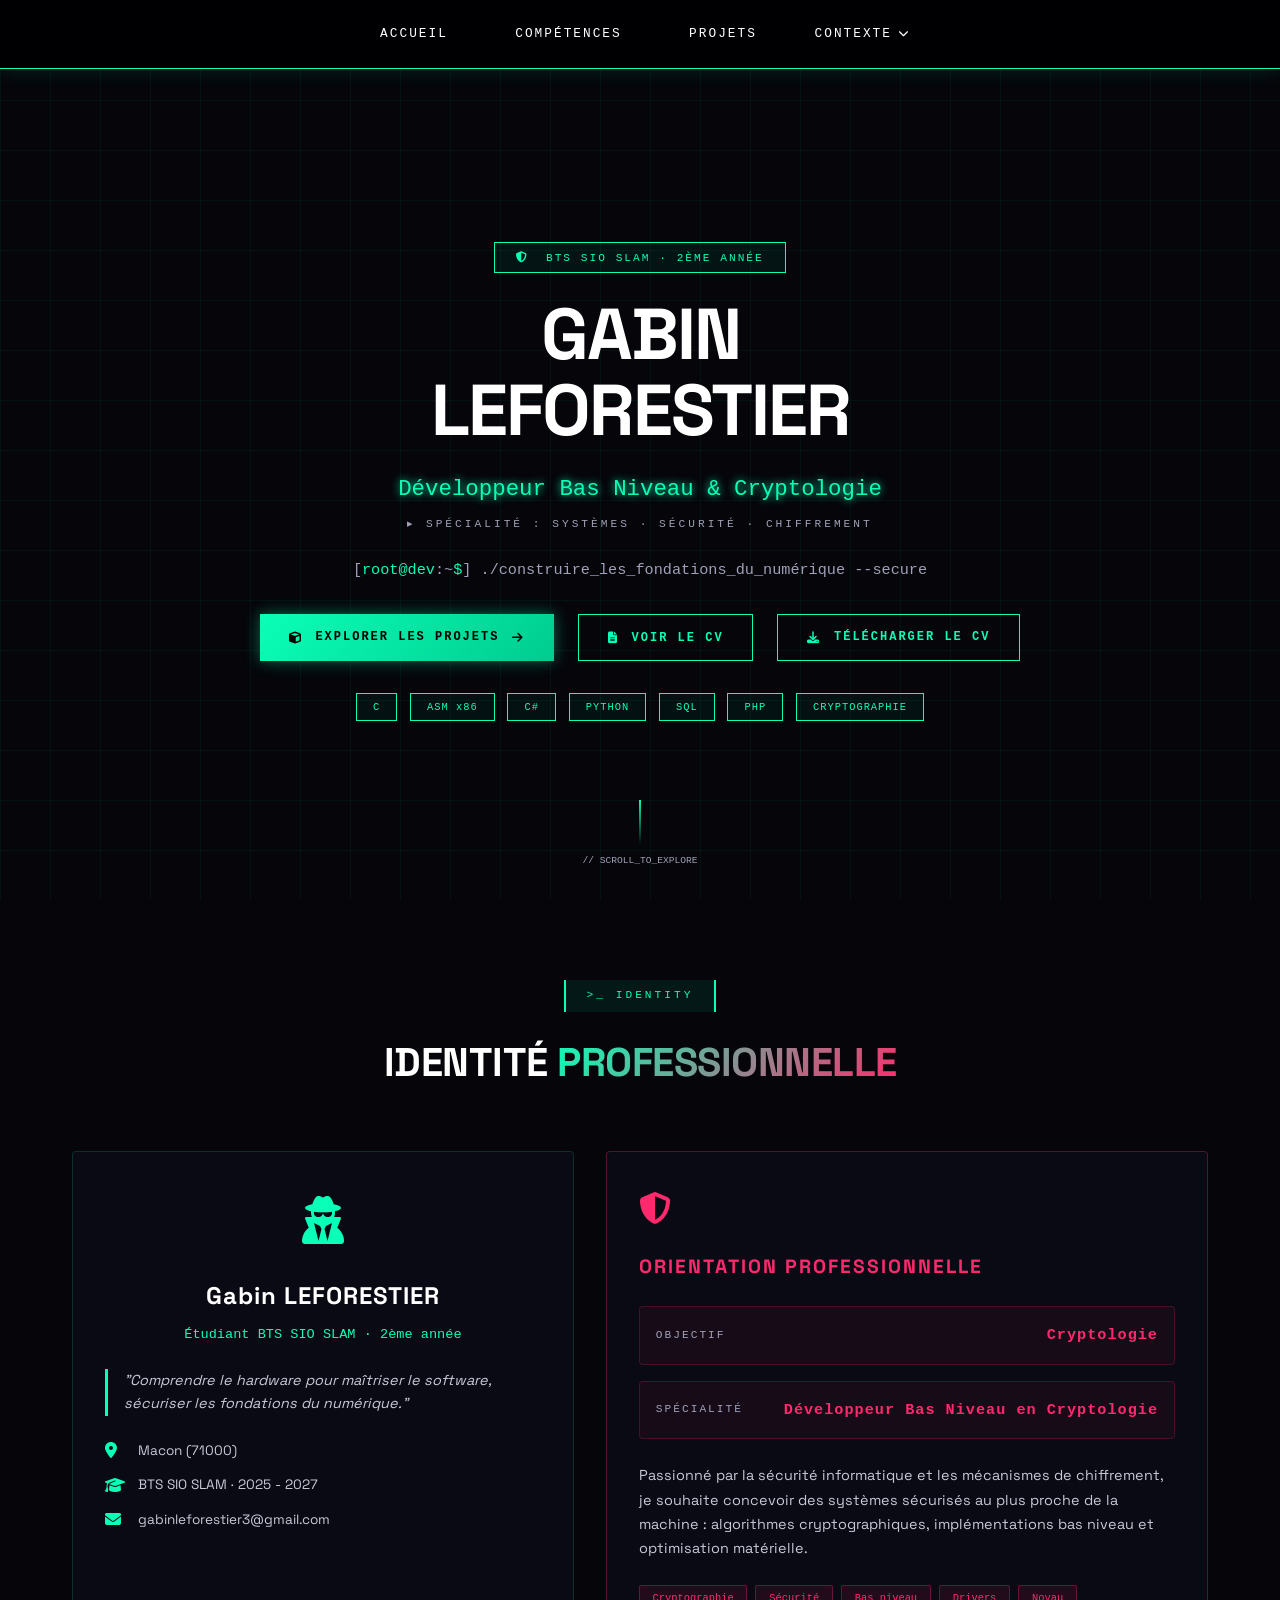
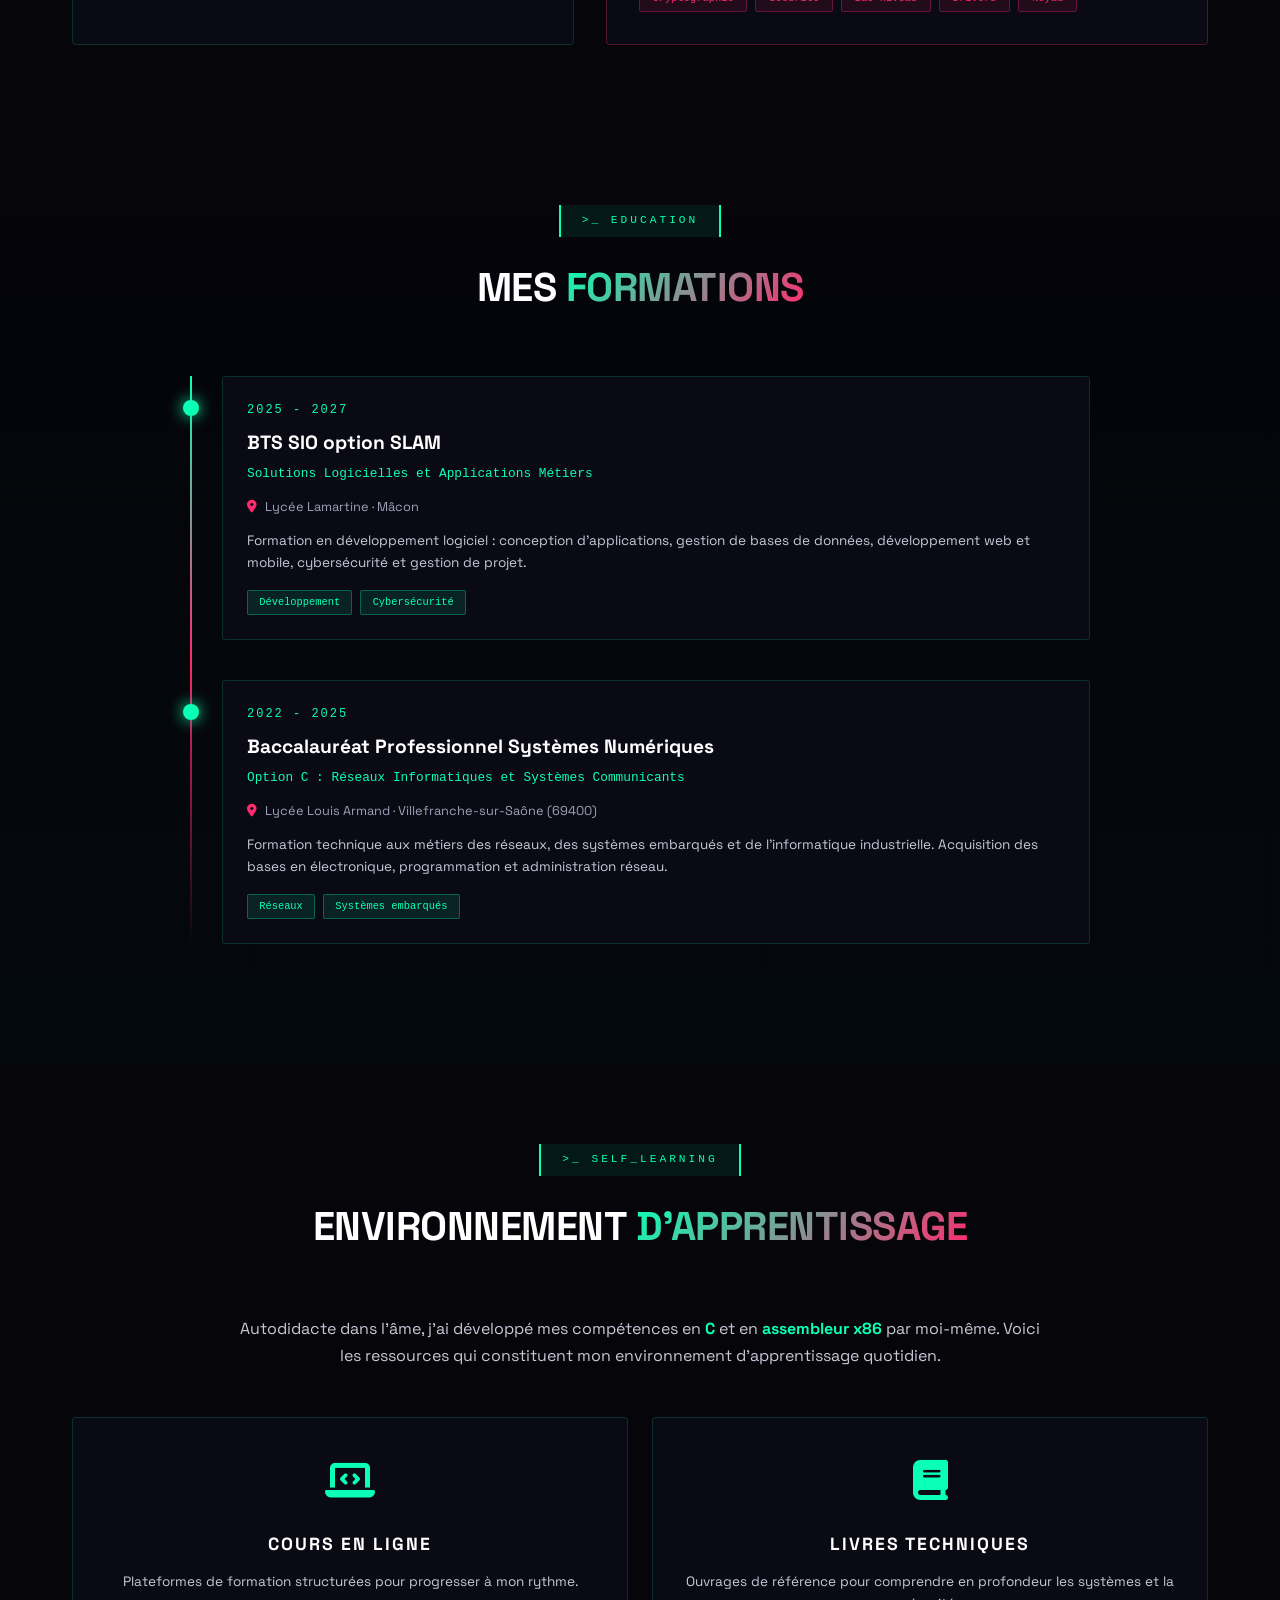
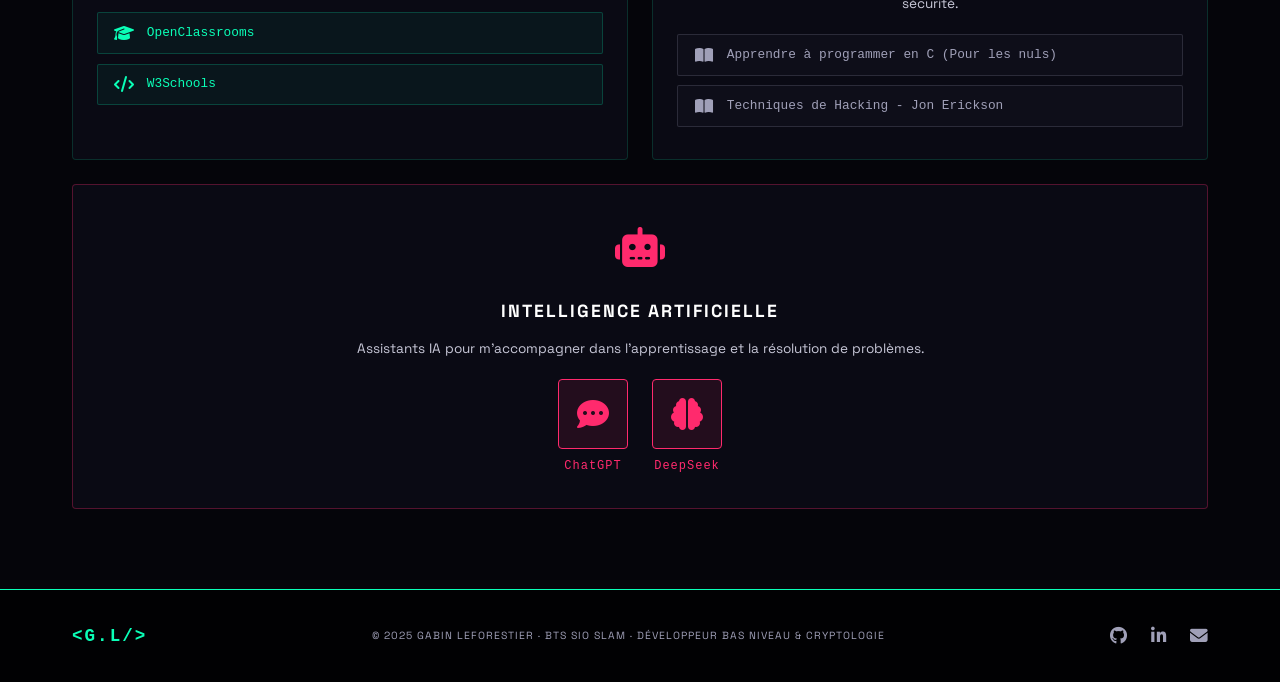
==== commit 188c9e0d: "Portfolio pour 2e année" ====
--- a/index.html
+++ b/index.html
@@ -3,8 +3,8 @@
 <head>
     <meta charset="UTF-8">
     <meta name="viewport" content="width=device-width, initial-scale=1.0">
-    <link rel="stylesheet" href="style.css">
-    <title>Gabin LEFORESTIER | Développeur Système - Portfolio BTS SIO</title>
+    <link rel="stylesheet" href="style/style.css">
+    <title>Gabin LEFORESTIER | Développeur Bas Niveau - Portfolio BTS SIO</title>
     <link rel="preconnect" href="https://fonts.googleapis.com">
     <link rel="preconnect" href="https://fonts.gstatic.com" crossorigin>
     <link href="https://fonts.googleapis.com/css2?family=Space+Grotesk:wght@300;400;500;600;700&display=swap" rel="stylesheet">
@@ -20,16 +20,30 @@
         <a href="index.html">ACCUEIL</a>
         <a href="competence.html">COMPÉTENCES</a>
         <a href="projets.html">PROJETS</a>
-        <a href="tableau.html">TABLEAU</a>
+        <div class="dropdown">
+            <a href="contexte.html" class="dropdown-toggle">CONTEXTE</a>
+            <span class="dropdown-arrow"><i class="fas fa-chevron-down"></i></span>
+            <div class="dropdown-menu">
+                <a href="contexte.html#contexte-pro-1">
+                    <i class="fas fa-circle"></i> Contexte Pro 1 · 1ère année
+                </a>
+                <a href="contexte.html#contexte-pro-2">
+                    <i class="fas fa-circle"></i> Contexte Pro 2 · 2ème année
+                </a>
+                <a href="contexte.html#contexte-pro-3">
+                    <i class="fas fa-circle"></i> Contexte Pro 3 · Stage Avizeo
+                </a>
+            </div>
+        </div>
     </nav>
 
-    <!-- SECTION HERO -->
+    <!-- ========== SECTION HERO ========== -->
     <section class="hero">
         <div class="hero-content">
             <div class="glow-ring"></div>
             <div class="hero-badge">
                 <span class="badge-text">
-                    <i class="fas fa-microchip"></i> BTS SIO SLAM · 1ÈRE ANNÉE
+                    <i class="fas fa-shield-halved"></i> BTS SIO SLAM · 2ÈME ANNÉE
                 </span>
             </div>
             <h1 class="hero-title">
@@ -38,12 +52,12 @@
             </h1>
             <div class="hero-subtitle">
                 <div class="typewriter">
-                    <span class="static-text">Développeur Système & Bas Niveau</span>
-                </div>
-                <p class="sub-badge">▸ SPÉCIALITÉ : DRIVERS & NOYAU</p>
+                    <span class="static-text">Développeur Bas Niveau & Cryptologie</span>
+                </div>
+                <p class="sub-badge">▸ SPÉCIALITÉ : SYSTÈMES · SÉCURITÉ · CHIFFREMENT</p>
             </div>
             <p class="hero-description">
-                [<span class="cmd">root@dev</span>:~<span class="cmd">$</span>] <span class="cmd-text">./construire_les_fondations_du_numérique</span>
+                [<span class="cmd">root@dev</span>:~<span class="cmd">$</span>] <span class="cmd-text">./construire_les_fondations_du_numérique --secure</span>
             </p>
             <div class="hero-buttons">
                 <a href="projets.html" class="btn btn-primary">
@@ -51,9 +65,13 @@
                     <span>EXPLORER LES PROJETS</span>
                     <i class="fas fa-arrow-right arrow-icon"></i>
                 </a>
-                <a href="#skills" class="btn btn-outline">
-                    <i class="fas fa-terminal"></i>
-                    <span>DÉCOUVRIR MON STACK</span>
+                <button class="btn btn-outline" id="showCvBtn">
+                    <i class="fas fa-file-alt"></i>
+                    <span>VOIR LE CV</span>
+                </button>
+                <a href="Gabin_LEFORESTIER.pdf" download class="btn btn-outline">
+                    <i class="fas fa-download"></i>
+                    <span>TÉLÉCHARGER LE CV</span>
                 </a>
             </div>
             <div class="tech-stack">
@@ -63,7 +81,7 @@
                 <div class="tech-item">PYTHON</div>
                 <div class="tech-item">SQL</div>
                 <div class="tech-item">PHP</div>
-                <div class="tech-item">RÉSEAU</div>
+                <div class="tech-item">CRYPTOGRAPHIE</div>
             </div>
         </div>
         <div class="hero-scroll">
@@ -72,178 +90,245 @@
         </div>
     </section>
 
-    <!-- SECTION À PROPOS -->
-    <section class="about" id="about">
+    <!-- ========== SECTION CV (cachée par défaut) ========== -->
+    <section class="cv-section" id="cvSection" style="display: none;">
+        <div class="container">
+            <div class="section-header">
+                <span class="section-tag">>_ RESUME</span>
+                <h2 class="section-title">MON <span class="title-accent">CV</span></h2>
+            </div>
+            <div class="cv-container">
+                <div class="cv-buttons">
+                    <button class="cv-close-btn" id="closeCvBtn">
+                        <i class="fas fa-times"></i> MASQUER
+                    </button>
+                    <a href="Gabin LEFORESTIER.pdf" download class="cv-download-btn">
+                        <i class="fas fa-download"></i> TÉLÉCHARGER
+                    </a>
+                </div>
+                <iframe src="Gabin LEFORESTIER.pdf" class="cv-iframe"></iframe>
+            </div>
+        </div>
+    </section>
+
+    <!-- ========== SECTION IDENTITÉ PROFESSIONNELLE ========== -->
+    <section class="identity" id="identity">
         <div class="container">
             <div class="section-header">
                 <span class="section-tag">>_ IDENTITY</span>
-                <h2 class="section-title">PROFIL <span class="title-accent">SYSTÈME</span></h2>
-            </div>
-            <div class="about-content">
-                <div class="about-text">
-                    <div class="code-block">
-                        <div class="code-header">
-                            <span class="code-dot red"></span>
-                            <span class="code-dot yellow"></span>
-                            <span class="code-dot green"></span>
-                            <span class="code-path">~/about.me</span>
-                        </div>
-                        <div class="code-body">
-                            <p><span class="code-keyword">const</span> <span class="code-var">developer</span> = {</p>
-                            <p class="code-line">  name: <span class="code-string">"Gabin LEFORESTIER"</span>,</p>
-                            <p class="code-line">  status: <span class="code-string">"BTS SIO SLAM - 1ère année"</span>,</p>
-                            <p class="code-line">  passion: <span class="code-string">"Développement système & drivers"</span>,</p>
-                            <p class="code-line">  autodidact: [<span class="code-string">"C"</span>, <span class="code-string">"Assembleur x86"</span>],</p>
-                            <p class="code-line">  goal: <span class="code-string">"Construire les fondations du numérique"</span></p>
-                            <p>};</p>
-                        </div>
-                    </div>
-                    <div class="about-description">
-                        <p>Passionné par les entrailles du système, j'explore les couches basses où s'écrit l'essence même de l'informatique. Du <strong>C</strong> à l'<strong>assembleur</strong>, en passant par la création d'un <strong>OS 32-bit avec GDT</strong>, je forge les fondations sur lesquelles repose le monde numérique.</p>
-                        <p class="highlight-quote">"Comprendre le hardware pour maîtriser le software"</p>
-                    </div>
-                </div>
-                <div class="about-stats">
-                    <div class="stat-card">
-                        <div class="stat-icon"><i class="fas fa-microchip"></i></div>
-                        <div class="stat-number">6</div>
-                        <div class="stat-label">LANGAGES MAÎTRISÉS</div>
-                        <div class="stat-line"></div>
-                    </div>
-                    <div class="stat-card">
-                        <div class="stat-icon"><i class="fas fa-crown"></i></div>
-                        <div class="stat-number">2</div>
-                        <div class="stat-label">BAS NIVEAU</div>
-                        <div class="stat-line"></div>
-                    </div>
-                    <div class="stat-card">
-                        <div class="stat-icon"><i class="fas fa-desktop"></i></div>
-                        <div class="stat-number">1</div>
-                        <div class="stat-label">OS CRÉÉ</div>
-                        <div class="stat-line"></div>
-                    </div>
-                    <div class="stat-card">
-                        <div class="stat-icon"><i class="fas fa-network-wired"></i></div>
-                        <div class="stat-number">100%</div>
-                        <div class="stat-label">BASES RÉSEAU</div>
-                        <div class="stat-line"></div>
-                    </div>
-                </div>
-            </div>
-        </div>
-    </section>
-
-    <!-- SECTION COMPÉTENCES -->
-    <section class="skills" id="skills">
+                <h2 class="section-title">IDENTITÉ <span class="title-accent">PROFESSIONNELLE</span></h2>
+            </div>
+
+            <div class="identity-grid">
+                <!-- Carte profil -->
+                <div class="identity-card main-card">
+                    <div class="identity-avatar">
+                        <i class="fas fa-user-secret"></i>
+                    </div>
+                    <h3>Gabin LEFORESTIER</h3>
+                    <p class="identity-role">Étudiant BTS SIO SLAM · 2ème année</p>
+                    <p class="identity-quote">"Comprendre le hardware pour maîtriser le software, sécuriser les fondations du numérique."</p>
+                    <div class="identity-info">
+                        <div class="info-line">
+                            <i class="fas fa-map-marker-alt"></i>
+                            <span>Macon (71000)</span>
+                        </div>
+                        <div class="info-line">
+                            <i class="fas fa-graduation-cap"></i>
+                            <span>BTS SIO SLAM · 2025 - 2027</span>
+                        </div>
+                        <div class="info-line">
+                            <i class="fas fa-envelope"></i>
+                            <span>gabinleforestier3@gmail.com</span>
+                        </div>
+                    </div>
+                </div>
+
+                <!-- Carte orientation -->
+                <div class="identity-card orientation-card">
+                    <div class="card-icon">
+                        <i class="fas fa-shield-halved"></i>
+                    </div>
+                    <h3>ORIENTATION PROFESSIONNELLE</h3>
+                    <div class="orientation-target">
+                        <div class="target-label">OBJECTIF</div>
+                        <div class="target-value">Cryptologie</div>
+                    </div>
+                    <div class="orientation-target">
+                        <div class="target-label">SPÉCIALITÉ</div>
+                        <div class="target-value">Développeur Bas Niveau en Cryptologie</div>
+                    </div>
+                    <p class="orientation-desc">
+                        Passionné par la sécurité informatique et les mécanismes de chiffrement, 
+                        je souhaite concevoir des systèmes sécurisés au plus proche de la machine : 
+                        algorithmes cryptographiques, implémentations bas niveau et optimisation matérielle.
+                    </p>
+                    <div class="orientation-tags">
+                        <span>Cryptographie</span>
+                        <span>Sécurité</span>
+                        <span>Bas niveau</span>
+                        <span>Drivers</span>
+                        <span>Noyau</span>
+                    </div>
+                </div>
+            </div>
+        </div>
+    </section>
+
+    <!-- ========== SECTION FORMATIONS ========== -->
+    <section class="formations" id="formations">
         <div class="container">
             <div class="section-header">
-                <span class="section-tag">>_ TECH_STACK</span>
-                <h2 class="section-title">ARME <span class="title-accent">TECHNIQUE</span></h2>
-            </div>
-            <div class="skills-grid">
-                <div class="skill-card">
-                    <div class="skill-icon"><i class="fas fa-microchip"></i></div>
-                    <h3>BAS NIVEAU</h3>
-                    <div class="skill-list">
-                        <span class="skill-pill">C</span>
-                        <span class="skill-pill">Assembleur x86</span>
-                        <span class="skill-pill skill-badge">Autodidacte</span>
-                    </div>
-                    <p>Pointeurs, gestion mémoire, registres, interruptions, bootloader, GDT</p>
-                </div>
-                <div class="skill-card">
-                    <div class="skill-icon"><i class="fas fa-code"></i></div>
-                    <h3>APPLICATIF</h3>
-                    <div class="skill-list">
-                        <span class="skill-pill">C#</span>
-                        <span class="skill-pill">Python</span>
-                        <span class="skill-pill">PHP</span>
-                    </div>
-                    <p>.NET, WinForms, scripts d'automatisation, développement back-end</p>
-                </div>
-                <div class="skill-card">
-                    <div class="skill-icon"><i class="fas fa-database"></i></div>
-                    <h3>DATA & WEB</h3>
-                    <div class="skill-list">
-                        <span class="skill-pill">SQL</span>
-                        <span class="skill-pill">HTML/CSS</span>
-                    </div>
-                    <p>Requêtes complexes, optimisation, responsive design</p>
-                </div>
-                <div class="skill-card">
-                    <div class="skill-icon"><i class="fas fa-network-wired"></i></div>
-                    <h3>INFRASTRUCTURE</h3>
-                    <div class="skill-list">
-                        <span class="skill-pill">TCP/IP</span>
-                        <span class="skill-pill">Routage</span>
-                        <span class="skill-pill">VLAN</span>
-                    </div>
-                    <p>Architecture réseau, sécurité, administration systèmes</p>
-                </div>
-            </div>
-        </div>
-    </section>
-
-    <!-- SECTION PROJETS -->
-    <section class="projects" id="projects">
+                <span class="section-tag">>_ EDUCATION</span>
+                <h2 class="section-title">MES <span class="title-accent">FORMATIONS</span></h2>
+            </div>
+
+            <div class="timeline">
+                <!-- Formation 1 -->
+                <div class="timeline-item">
+                    <div class="timeline-dot"></div>
+                    <div class="timeline-content">
+                        <div class="timeline-date">2025 - 2027</div>
+                        <h3>BTS SIO option SLAM</h3>
+                        <p class="timeline-subtitle">Solutions Logicielles et Applications Métiers</p>
+                        <p class="timeline-place">
+                            <i class="fas fa-map-marker-alt"></i> Lycée Lamartine · Mâcon
+                        </p>
+                        <p class="timeline-desc">
+                            Formation en développement logiciel : conception d'applications, 
+                            gestion de bases de données, développement web et mobile, 
+                            cybersécurité et gestion de projet.
+                        </p>
+                        <div class="timeline-tags">
+                            <span>Développement</span>
+                            <span>Cybersécurité</span>
+                        </div>
+                    </div>
+                </div>
+
+                <!-- Formation 2 -->
+                <div class="timeline-item">
+                    <div class="timeline-dot"></div>
+                    <div class="timeline-content">
+                        <div class="timeline-date">2022 - 2025</div>
+                        <h3>Baccalauréat Professionnel Systèmes Numériques</h3>
+                        <p class="timeline-subtitle">Option C : Réseaux Informatiques et Systèmes Communicants</p>
+                        <p class="timeline-place">
+                            <i class="fas fa-map-marker-alt"></i> Lycée Louis Armand · Villefranche-sur-Saône (69400)
+                        </p>
+                        <p class="timeline-desc">
+                            Formation technique aux métiers des réseaux, des systèmes embarqués 
+                            et de l'informatique industrielle. Acquisition des bases en électronique, 
+                            programmation et administration réseau.
+                        </p>
+                        <div class="timeline-tags">
+                            <span>Réseaux</span>
+                            <span>Systèmes embarqués</span>
+                        </div>
+                    </div>
+                </div>
+            </div>
+        </div>
+    </section>
+
+    <!-- ========== SECTION AUTO-FORMATION ========== -->
+    <section class="self-learning" id="self-learning">
         <div class="container">
             <div class="section-header">
-                <span class="section-tag">>_ PROJECTS</span>
-                <h2 class="section-title">RÉALISATIONS <span class="title-accent">FLAGSHIP</span></h2>
-            </div>
-            <div class="projects-grid">
-                <div class="project-card featured">
-                    <div class="project-status">// MAJOR_PROJECT</div>
-                    <div class="project-icon"><i class="fas fa-microchip"></i></div>
-                    <h3>OS 32-bit · GDT</h3>
-                    <p>Système d'exploitation minimal en 32 bits avec GDT. Bootloader, mode protégé, segmentation mémoire.</p>
-                    <div class="project-tech">
-                        <span>C</span>
-                        <span>ASM x86</span>
-                        <span>GDT</span>
-                    </div>
-                    <a href="projets.html" class="project-link">>_ EXPLORER</a>
-                </div>
-                <div class="project-card">
-                    <div class="project-icon"><i class="fas fa-brain"></i></div>
-                    <h3>Site Hypnotérapeute</h3>
-                    <p>Site vitrine professionnel avec prise de RDV en ligne, formulaire de contact responsive.</p>
-                    <div class="project-tech">
-                        <span>PHP</span>
-                        <span>MySQL</span>
-                        <span>HTML/CSS</span>
-                    </div>
-                    <a href="projets.html" class="project-link">>_ EXPLORER</a>
-                </div>
-                <div class="project-card">
-                    <div class="project-icon"><i class="fas fa-film"></i></div>
-                    <h3>Site + App Pathé Mâcon</h3>
-                    <p>Site web complet et application C# pour la gestion du cinéma (séances, réservations, stocks).</p>
-                    <div class="project-tech">
-                        <span>C#</span>
-                        <span>PHP</span>
-                        <span>SQL</span>
-                    </div>
-                    <a href="projets.html" class="project-link">>_ EXPLORER</a>
-                </div>
-            </div>
-            <div class="text-center">
-                <a href="projets.html" class="btn btn-secondary">
-                    <span>VOIR TOUS LES PROJETS</span>
-                    <i class="fas fa-arrow-right"></i>
-                </a>
-            </div>
-        </div>
-    </section>
-
-    <!-- Footer -->
+                <span class="section-tag">>_ SELF_LEARNING</span>
+                <h2 class="section-title">ENVIRONNEMENT <span class="title-accent">D'APPRENTISSAGE</span></h2>
+            </div>
+
+            <p class="learning-intro">
+                Autodidacte dans l'âme, j'ai développé mes compétences en <strong>C</strong> et en <strong>assembleur x86</strong> 
+                par moi-même. Voici les ressources qui constituent mon environnement d'apprentissage quotidien.
+            </p>
+
+            <div class="learning-grid">
+                <!-- Cours en ligne -->
+                <div class="learning-card">
+                    <div class="learning-icon">
+                        <i class="fas fa-laptop-code"></i>
+                    </div>
+                    <h3>COURS EN LIGNE</h3>
+                    <p>Plateformes de formation structurées pour progresser à mon rythme.</p>
+                    <div class="learning-links">
+                        <a href="https://openclassrooms.com" target="_blank" class="learning-link">
+                            <i class="fas fa-graduation-cap"></i>
+                            <span>OpenClassrooms</span>
+                        </a>
+                        <a href="https://www.w3schools.com" target="_blank" class="learning-link">
+                            <i class="fas fa-code"></i>
+                            <span>W3Schools</span>
+                        </a>
+                    </div>
+                </div>
+
+                <!-- Livres -->
+                <div class="learning-card">
+                    <div class="learning-icon">
+                        <i class="fas fa-book"></i>
+                    </div>
+                    <h3>LIVRES TECHNIQUES</h3>
+                    <p>Ouvrages de référence pour comprendre en profondeur les systèmes et la sécurité.</p>
+                    <div class="learning-links">
+                        <!-- ============================================
+                             AJOUTER DES LIVRES
+                             Remplace "Livre 1" par le titre du livre
+                        ============================================= -->
+                        <div class="learning-link static">
+                            <i class="fas fa-book-open"></i>
+                            <span>Apprendre à programmer en C (Pour les nuls)</span>
+                        </div>
+                        <div class="learning-link static">
+                            <i class="fas fa-book-open"></i>
+                            <span>Techniques de Hacking - Jon Erickson </span>
+                        </div>
+                    </div>
+                </div>
+
+                <!-- IA -->
+                <div class="learning-card ai-card">
+                    <div class="learning-icon">
+                        <i class="fas fa-robot"></i>
+                    </div>
+                    <h3>INTELLIGENCE ARTIFICIELLE</h3>
+                    <p>Assistants IA pour m'accompagner dans l'apprentissage et la résolution de problèmes.</p>
+                    <div class="learning-links ai-links">
+                        <!-- ============================================
+                             LOGOS IA - EMPLACEMENT POUR LES LOGOS
+                             Remplace le # par l'URL du site
+                             Remplace le src de l'image par le chemin de ton logo
+                             Exemple : src="images/chatgpt-logo.png"
+                        ============================================= -->
+                        <a href="https://chat.openai.com" target="_blank" class="ai-link">
+                            <div class="ai-logo-placeholder">
+                                <!-- <img src="images/chatgpt-logo.png" alt="ChatGPT"> -->
+                                <i class="fas fa-comment-dots"></i>
+                            </div>
+                            <span>ChatGPT</span>
+                        </a>
+                        <a href="https://www.deepseek.com" target="_blank" class="ai-link">
+                            <div class="ai-logo-placeholder">
+                                <!-- <img src="images/deepseek-logo.png" alt="DeepSeek"> -->
+                                <i class="fas fa-brain"></i>
+                            </div>
+                            <span>DeepSeek</span>
+                        </a>
+                    </div>
+                </div>
+            </div>
+        </div>
+    </section>
+
+    <!-- ========== FOOTER ========== -->
     <footer class="footer">
         <div class="container">
             <div class="footer-content">
                 <div class="footer-logo">
                     <span class="glitch-small">&lt;G.L/&gt;</span>
                 </div>
-                <p class="footer-text">© 2025 GABIN LEFORESTIER · BTS SIO SLAM · DÉVELOPPEUR SYSTÈME</p>
+                <p class="footer-text">© 2025 GABIN LEFORESTIER · BTS SIO SLAM · DÉVELOPPEUR BAS NIVEAU & CRYPTOLOGIE</p>
                 <div class="footer-social">
                     <a href="#"><i class="fab fa-github"></i></a>
                     <a href="#"><i class="fab fa-linkedin-in"></i></a>
@@ -253,5 +338,23 @@
         </div>
     </footer>
 
+    <script>
+        const showCvBtn = document.getElementById('showCvBtn');
+        const closeCvBtn = document.getElementById('closeCvBtn');
+        const cvSection = document.getElementById('cvSection');
+
+        if (showCvBtn && closeCvBtn && cvSection) {
+            showCvBtn.addEventListener('click', function() {
+                cvSection.style.display = 'block';
+                setTimeout(() => {
+                    cvSection.scrollIntoView({ behavior: 'smooth' });
+                }, 100);
+            });
+
+            closeCvBtn.addEventListener('click', function() {
+                cvSection.style.display = 'none';
+            });
+        }
+    </script>
 </body>
 </html>
--- a/style/style.css
+++ b/style/style.css
@@ -0,0 +1,2035 @@
+/* ============================================================
+   RESET & VARIABLES
+============================================================ */
+* {
+    margin: 0;
+    padding: 0;
+    box-sizing: border-box;
+}
+
+:root {
+    --primary: #0affb7;
+    --primary-dark: #00cc8f;
+    --secondary: #ff2a6d;
+    --accent: #7a2eff;
+    --dark-bg: #05050a;
+    --darker-bg: #010103;
+    --card-bg: #0a0a14;
+    --card-bg-light: #10101c;
+    --text: #ffffff;
+    --text-dim: #a0a0b8;
+    --text-soft: #c8c8d8;
+    --border-soft: rgba(10, 255, 183, 0.15);
+    --border-med: rgba(10, 255, 183, 0.3);
+    --glow-primary: 0 0 20px rgba(10, 255, 183, 0.25);
+    --glow-secondary: 0 0 20px rgba(255, 42, 109, 0.25);
+}
+
+body {
+    font-family: 'Space Grotesk', 'Courier New', monospace;
+    background: var(--dark-bg);
+    color: var(--text);
+    line-height: 1.6;
+    overflow-x: hidden;
+}
+
+.grid-bg {
+    position: fixed;
+    inset: 0;
+    background-image:
+        linear-gradient(rgba(10, 255, 183, 0.05) 1px, transparent 1px),
+        linear-gradient(90deg, rgba(10, 255, 183, 0.05) 1px, transparent 1px);
+    background-size: 50px 50px;
+    pointer-events: none;
+    z-index: 0;
+}
+
+/* ============================================================
+   NAVIGATION
+============================================================ */
+nav {
+    position: fixed;
+    top: 0;
+    width: 100%;
+    display: flex;
+    justify-content: center;
+    align-items: center;
+    gap: 3rem;
+    padding: 1rem 2rem;
+    background: rgba(1, 1, 3, 0.95);
+    border-bottom: 1px solid var(--primary);
+    z-index: 1000;
+    letter-spacing: 2px;
+    box-shadow: 0 0 20px rgba(10, 255, 183, 0.15);
+}
+
+nav > a {
+    color: var(--text);
+    text-decoration: none;
+    font-size: 0.8rem;
+    font-weight: 500;
+    font-family: monospace;
+    padding: 0.5rem 0;
+    position: relative;
+    transition: all 0.3s ease;
+}
+
+nav > a::before,
+nav > a::after {
+    color: var(--primary);
+    opacity: 0;
+    transition: opacity 0.3s ease;
+}
+nav > a::before { content: '['; }
+nav > a::after  { content: ']'; }
+
+nav > a:hover::before,
+nav > a:hover::after { opacity: 1; }
+
+nav > a:hover {
+    color: var(--primary);
+    text-shadow: 0 0 8px var(--primary);
+    letter-spacing: 3px;
+}
+
+/* ============================================================
+   MENU DÉROULANT
+============================================================ */
+.dropdown {
+    position: relative;
+    display: inline-flex;
+    align-items: center;
+    gap: 0.35rem;
+    padding: 0.5rem 0;
+}
+
+.dropdown-toggle {
+    color: var(--text);
+    text-decoration: none;
+    font-size: 0.8rem;
+    font-weight: 500;
+    font-family: monospace;
+    letter-spacing: 2px;
+    transition: all 0.3s ease;
+}
+
+.dropdown-arrow {
+    color: var(--text);
+    font-size: 0.65rem;
+    display: inline-flex;
+    align-items: center;
+    justify-content: center;
+    transition: all 0.3s ease;
+}
+
+.dropdown-arrow i {
+    transition: transform 0.3s ease;
+}
+
+.dropdown-menu {
+    position: absolute;
+    top: 100%;
+    left: 50%;
+    transform: translateX(-50%);
+    background: rgba(1, 1, 3, 0.98);
+    border: 1px solid var(--primary);
+    min-width: 290px;
+    padding: 0.5rem 0;
+    opacity: 0;
+    visibility: hidden;
+    transition: opacity 0.3s ease, visibility 0.3s ease;
+    box-shadow: 0 0 25px rgba(10, 255, 183, 0.2);
+    z-index: 1100;
+    pointer-events: none;
+}
+
+.dropdown-menu::before {
+    content: '';
+    position: absolute;
+    top: -20px;
+    left: 0;
+    width: 100%;
+    height: 20px;
+}
+
+.dropdown:hover .dropdown-menu {
+    opacity: 1;
+    visibility: visible;
+    pointer-events: auto;
+}
+
+.dropdown:hover .dropdown-arrow i {
+    transform: rotate(180deg);
+    color: var(--primary);
+}
+
+.dropdown:hover .dropdown-toggle {
+    color: var(--primary);
+    text-shadow: 0 0 8px var(--primary);
+    letter-spacing: 3px;
+}
+
+.dropdown-menu a {
+    display: flex;
+    align-items: center;
+    gap: 0.8rem;
+    padding: 0.8rem 1.2rem;
+    color: var(--text);
+    font-size: 0.7rem;
+    letter-spacing: 1px;
+    font-family: monospace;
+    text-decoration: none;
+    border-left: 3px solid transparent;
+    transition: all 0.3s ease;
+}
+
+.dropdown-menu a i {
+    font-size: 0.4rem;
+    color: var(--primary);
+    transition: all 0.3s ease;
+}
+
+.dropdown-menu a:hover {
+    background: rgba(10, 255, 183, 0.08);
+    color: var(--primary);
+    border-left-color: var(--primary);
+    padding-left: 1.5rem;
+}
+
+.dropdown-menu a:hover i {
+    color: var(--secondary);
+    transform: scale(1.5);
+}
+
+/* ============================================================
+   CONTAINER & SECTIONS
+============================================================ */
+.container {
+    max-width: 1200px;
+    margin: 0 auto;
+    padding: 0 2rem;
+    position: relative;
+    z-index: 2;
+}
+
+.section-header {
+    text-align: center;
+    margin-bottom: 3.5rem;
+}
+
+.section-tag {
+    color: var(--primary);
+    font-family: monospace;
+    font-size: 0.7rem;
+    letter-spacing: 3px;
+    background: rgba(10, 255, 183, 0.08);
+    padding: 0.45rem 1.3rem;
+    display: inline-block;
+    margin-bottom: 1.2rem;
+    border-left: 2px solid var(--primary);
+    border-right: 2px solid var(--primary);
+}
+
+.section-title {
+    font-size: 2.5rem;
+    font-weight: 700;
+    letter-spacing: -0.5px;
+    text-transform: uppercase;
+}
+
+.title-accent {
+    background: linear-gradient(135deg, var(--primary), var(--secondary));
+    -webkit-background-clip: text;
+    background-clip: text;
+    color: transparent;
+}
+
+.section-subtitle {
+    color: var(--text-dim);
+    font-family: monospace;
+    font-size: 0.85rem;
+    letter-spacing: 2px;
+    margin-top: 0.6rem;
+}
+
+/* ============================================================
+   HERO
+============================================================ */
+.hero {
+    min-height: 100vh;
+    display: flex;
+    flex-direction: column;
+    justify-content: center;
+    align-items: center;
+    text-align: center;
+    padding: 8rem 2rem 4rem;
+    position: relative;
+    z-index: 2;
+}
+
+.projets-hero,
+.competences-hero {
+    min-height: 60vh;
+    padding: 8rem 2rem 4rem;
+}
+
+.hero-content {
+    max-width: 1000px;
+}
+
+.hero-badge {
+    display: inline-block;
+    margin-bottom: 1.8rem;
+}
+
+.badge-text {
+    background: rgba(10, 255, 183, 0.06);
+    border: 1px solid var(--primary);
+    padding: 0.55rem 1.3rem;
+    font-size: 0.7rem;
+    letter-spacing: 2px;
+    color: var(--primary);
+    font-family: monospace;
+}
+
+.badge-text i { margin-right: 8px; }
+
+.hero-title {
+    margin-bottom: 1.5rem;
+}
+
+.title-line {
+    display: block;
+    font-size: 4.5rem;
+    font-weight: 800;
+    letter-spacing: -2px;
+    text-transform: uppercase;
+    line-height: 1.05;
+}
+
+.glitch-text {
+    transition: all 0.1s ease;
+}
+
+.glitch-text:hover {
+    animation: glitchAnim 0.3s infinite;
+}
+
+@keyframes glitchAnim {
+    0%, 100% { text-shadow: none; }
+    25% { text-shadow: -2px 0 var(--secondary), 2px 0 var(--primary); }
+    50% { text-shadow: 2px 0 var(--secondary), -2px 0 var(--primary); }
+    75% { text-shadow: -1px 0 var(--accent), 1px 0 var(--primary); }
+}
+
+.hero-subtitle {
+    margin-bottom: 1.5rem;
+}
+
+.typewriter {
+    margin-bottom: 0.5rem;
+}
+
+.static-text {
+    display: block;
+    font-size: 1.4rem;
+    font-family: monospace;
+    color: var(--primary);
+    text-shadow: 0 0 8px var(--primary);
+}
+
+.sub-badge {
+    font-size: 0.7rem;
+    color: var(--text-dim);
+    letter-spacing: 3px;
+    font-family: monospace;
+}
+
+.hero-description {
+    font-size: 0.95rem;
+    margin: 1.5rem auto;
+    color: var(--text-dim);
+    font-family: monospace;
+}
+
+.cmd { color: var(--primary); }
+
+.hero-buttons {
+    display: flex;
+    gap: 1.5rem;
+    justify-content: center;
+    flex-wrap: wrap;
+    margin: 2rem 0;
+}
+
+/* ============================================================
+   BUTTONS
+============================================================ */
+.btn {
+    display: inline-flex;
+    align-items: center;
+    gap: 0.8rem;
+    padding: 0.8rem 1.8rem;
+    font-weight: 600;
+    text-decoration: none;
+    transition: all 0.3s ease;
+    font-size: 0.75rem;
+    letter-spacing: 2px;
+    font-family: monospace;
+    border: none;
+    cursor: pointer;
+    position: relative;
+    overflow: hidden;
+}
+
+.btn-primary {
+    background: linear-gradient(135deg, var(--primary), var(--primary-dark));
+    color: #000000;
+    box-shadow: 0 0 15px rgba(10, 255, 183, 0.4);
+}
+
+.btn-primary:hover {
+    transform: translateY(-3px);
+    box-shadow: 0 0 25px var(--primary);
+}
+
+.btn-outline {
+    background: transparent;
+    border: 1px solid var(--primary);
+    color: var(--primary);
+}
+
+.btn-outline:hover {
+    background: rgba(10, 255, 183, 0.1);
+    transform: translateY(-3px);
+    box-shadow: 0 0 15px rgba(10, 255, 183, 0.3);
+}
+
+.btn-secondary {
+    background: transparent;
+    border: 1px solid var(--secondary);
+    color: var(--secondary);
+    display: inline-flex;
+    align-items: center;
+    gap: 0.8rem;
+    text-decoration: none;
+}
+
+.btn-secondary:hover {
+    background: rgba(255, 42, 109, 0.1);
+    transform: translateY(-3px);
+    box-shadow: 0 0 15px rgba(255, 42, 109, 0.3);
+}
+
+/* ============================================================
+   TECH STACK
+============================================================ */
+.tech-stack {
+    display: flex;
+    flex-wrap: wrap;
+    justify-content: center;
+    gap: 0.8rem;
+    margin-top: 2rem;
+}
+
+.tech-item {
+    font-family: monospace;
+    font-size: 0.65rem;
+    padding: 0.3rem 1rem;
+    border: 1px solid var(--primary);
+    background: rgba(10, 255, 183, 0.05);
+    color: var(--primary);
+    letter-spacing: 1px;
+    transition: all 0.3s ease;
+}
+
+.tech-item:hover {
+    background: rgba(10, 255, 183, 0.15);
+    transform: translateY(-2px);
+    box-shadow: 0 0 10px var(--primary);
+}
+
+/* ============================================================
+   SCROLL INDICATOR
+============================================================ */
+.hero-scroll {
+    position: absolute;
+    bottom: 2rem;
+    display: flex;
+    flex-direction: column;
+    align-items: center;
+    gap: 0.5rem;
+    color: var(--text-dim);
+    font-size: 0.6rem;
+    font-family: monospace;
+}
+
+.scroll-line {
+    width: 2px;
+    height: 45px;
+    background: linear-gradient(180deg, var(--primary), transparent);
+    animation: scrollMove 1.2s ease infinite;
+}
+
+@keyframes scrollMove {
+    0% { height: 15px; opacity: 0.4; }
+    50% { height: 45px; opacity: 1; }
+    100% { height: 15px; opacity: 0.4; }
+}
+
+/* ============================================================
+   PROJECT STATS HERO
+============================================================ */
+.project-stats-hero {
+    display: flex;
+    justify-content: center;
+    gap: 2rem;
+    margin-top: 1.5rem;
+    flex-wrap: wrap;
+}
+
+.hero-stat {
+    text-align: center;
+    padding: 0.4rem 1.2rem;
+    border: 1px solid rgba(10, 255, 183, 0.3);
+    background: rgba(10, 255, 183, 0.05);
+}
+
+.hero-stat-number {
+    display: block;
+    font-size: 1.8rem;
+    font-weight: 700;
+    color: var(--primary);
+    text-shadow: 0 0 10px var(--primary);
+}
+
+.hero-stat-label {
+    font-family: monospace;
+    font-size: 0.6rem;
+    letter-spacing: 2px;
+    color: var(--text-dim);
+}
+
+/* ============================================================
+   SECTION CV
+============================================================ */
+.cv-section {
+    padding: 4rem 0;
+    background: linear-gradient(180deg, transparent, rgba(10, 255, 183, 0.02));
+    position: relative;
+    z-index: 2;
+}
+
+.cv-container {
+    background: var(--card-bg);
+    border: 1px solid var(--primary);
+    padding: 1rem;
+    box-shadow: 0 0 30px rgba(10, 255, 183, 0.1);
+}
+
+.cv-buttons {
+    display: flex;
+    justify-content: flex-end;
+    gap: 1rem;
+    margin-bottom: 1rem;
+    padding-bottom: 0.8rem;
+    border-bottom: 1px solid rgba(10, 255, 183, 0.2);
+}
+
+.cv-close-btn {
+    font-family: monospace;
+    font-size: 0.7rem;
+    padding: 0.4rem 1rem;
+    background: transparent;
+    border: 1px solid var(--secondary);
+    color: var(--secondary);
+    cursor: pointer;
+    display: inline-flex;
+    align-items: center;
+    gap: 0.5rem;
+    transition: all 0.3s ease;
+}
+
+.cv-close-btn:hover {
+    background: rgba(255, 42, 109, 0.15);
+    transform: translateY(-2px);
+    box-shadow: 0 0 10px var(--secondary);
+}
+
+.cv-download-btn {
+    font-family: monospace;
+    font-size: 0.7rem;
+    padding: 0.4rem 1rem;
+    background: transparent;
+    border: 1px solid var(--primary);
+    color: var(--primary);
+    text-decoration: none;
+    display: inline-flex;
+    align-items: center;
+    gap: 0.5rem;
+    transition: all 0.3s ease;
+}
+
+.cv-download-btn:hover {
+    background: rgba(10, 255, 183, 0.1);
+    transform: translateY(-2px);
+    box-shadow: 0 0 10px var(--primary);
+}
+
+.cv-iframe {
+    width: 100%;
+    height: 80vh;
+    min-height: 600px;
+    border: none;
+    background: white;
+}
+
+/* ============================================================
+   SECTION IDENTITÉ PROFESSIONNELLE
+============================================================ */
+.identity {
+    padding: 5rem 0;
+    position: relative;
+    z-index: 2;
+}
+
+.identity-grid {
+    display: grid;
+    grid-template-columns: 1fr 1.2fr;
+    gap: 2rem;
+}
+
+.identity-card {
+    background: var(--card-bg);
+    border: 1px solid var(--border-soft);
+    padding: 2rem;
+    transition: all 0.3s ease;
+    position: relative;
+    border-radius: 4px;
+}
+
+.identity-card:hover {
+    transform: translateY(-5px);
+    border-color: var(--primary);
+    box-shadow: var(--glow-primary);
+}
+
+.main-card {
+    text-align: center;
+}
+
+.identity-avatar {
+    font-size: 3rem;
+    color: var(--primary);
+    margin-bottom: 1rem;
+    animation: iconPulse 2s ease infinite;
+}
+
+@keyframes iconPulse {
+    0%, 100% { text-shadow: 0 0 0 var(--primary); transform: scale(1); }
+    50% { text-shadow: 0 0 20px var(--primary); transform: scale(1.05); }
+}
+
+.identity-card h3 {
+    font-size: 1.5rem;
+    margin-bottom: 0.5rem;
+    letter-spacing: 1px;
+}
+
+.identity-role {
+    color: var(--primary);
+    font-family: monospace;
+    font-size: 0.85rem;
+    margin-bottom: 1.5rem;
+}
+
+.identity-quote {
+    color: var(--text-soft);
+    font-style: italic;
+    border-left: 3px solid var(--primary);
+    padding-left: 1rem;
+    text-align: left;
+    margin-bottom: 1.5rem;
+    font-size: 0.9rem;
+}
+
+.identity-info {
+    display: flex;
+    flex-direction: column;
+    gap: 0.8rem;
+    text-align: left;
+}
+
+.info-line {
+    display: flex;
+    align-items: center;
+    gap: 0.8rem;
+    color: var(--text-soft);
+    font-size: 0.85rem;
+}
+
+.info-line i {
+    color: var(--primary);
+    width: 20px;
+    font-size: 1rem;
+}
+
+.orientation-card {
+    border-color: rgba(255, 42, 109, 0.3);
+}
+
+.orientation-card:hover {
+    border-color: var(--secondary);
+    box-shadow: var(--glow-secondary);
+}
+
+.card-icon {
+    font-size: 2rem;
+    color: var(--secondary);
+    margin-bottom: 1rem;
+}
+
+.orientation-card h3 {
+    font-size: 1.2rem;
+    margin-bottom: 1.5rem;
+    letter-spacing: 2px;
+    color: var(--secondary);
+}
+
+.orientation-target {
+    background: rgba(255, 42, 109, 0.05);
+    border: 1px solid rgba(255, 42, 109, 0.2);
+    padding: 1rem;
+    margin-bottom: 1rem;
+    display: flex;
+    justify-content: space-between;
+    align-items: center;
+    flex-wrap: wrap;
+    gap: 0.5rem;
+    border-radius: 4px;
+}
+
+.target-label {
+    font-family: monospace;
+    font-size: 0.7rem;
+    color: var(--text-dim);
+    letter-spacing: 2px;
+}
+
+.target-value {
+    font-family: monospace;
+    font-size: 0.95rem;
+    font-weight: 600;
+    color: var(--secondary);
+    letter-spacing: 1px;
+}
+
+.orientation-desc {
+    color: var(--text-soft);
+    font-size: 0.9rem;
+    margin: 1.5rem 0;
+    line-height: 1.7;
+}
+
+.orientation-tags {
+    display: flex;
+    flex-wrap: wrap;
+    gap: 0.5rem;
+    margin-top: 1rem;
+}
+
+.orientation-tags span {
+    font-family: monospace;
+    font-size: 0.65rem;
+    padding: 0.25rem 0.8rem;
+    background: rgba(255, 42, 109, 0.1);
+    border: 1px solid rgba(255, 42, 109, 0.3);
+    color: var(--secondary);
+    border-radius: 2px;
+}
+
+/* ============================================================
+   SECTION FORMATIONS
+============================================================ */
+.formations {
+    padding: 5rem 0;
+    background: linear-gradient(180deg, transparent, rgba(10, 255, 183, 0.02));
+    position: relative;
+    z-index: 2;
+}
+
+.timeline {
+    position: relative;
+    max-width: 900px;
+    margin: 0 auto;
+    padding-left: 2rem;
+}
+
+.timeline::before {
+    content: '';
+    position: absolute;
+    left: 0;
+    top: 0;
+    bottom: 0;
+    width: 2px;
+    background: linear-gradient(180deg, var(--primary), var(--secondary), transparent);
+}
+
+.timeline-item {
+    position: relative;
+    margin-bottom: 2.5rem;
+}
+
+.timeline-dot {
+    position: absolute;
+    left: -2.45rem;
+    top: 1.5rem;
+    width: 16px;
+    height: 16px;
+    border-radius: 50%;
+    background: var(--primary);
+    box-shadow: 0 0 15px var(--primary);
+    animation: dotPulse 2s ease infinite;
+}
+
+@keyframes dotPulse {
+    0%, 100% { box-shadow: 0 0 10px var(--primary); }
+    50% { box-shadow: 0 0 25px var(--primary); }
+}
+
+.timeline-content {
+    background: var(--card-bg);
+    border: 1px solid var(--border-soft);
+    padding: 1.5rem;
+    transition: all 0.3s ease;
+    border-radius: 4px;
+}
+
+.timeline-content:hover {
+    transform: translateX(5px);
+    border-color: var(--primary);
+    box-shadow: var(--glow-primary);
+}
+
+.timeline-date {
+    font-family: monospace;
+    font-size: 0.75rem;
+    color: var(--primary);
+    letter-spacing: 2px;
+    margin-bottom: 0.5rem;
+}
+
+.timeline-content h3 {
+    font-size: 1.2rem;
+    margin-bottom: 0.3rem;
+}
+
+.timeline-subtitle {
+    color: var(--primary);
+    font-size: 0.8rem;
+    font-family: monospace;
+    margin-bottom: 0.8rem;
+}
+
+.timeline-place {
+    color: var(--text-dim);
+    font-size: 0.8rem;
+    margin-bottom: 0.8rem;
+    display: flex;
+    align-items: center;
+    gap: 0.5rem;
+}
+
+.timeline-place i {
+    color: var(--secondary);
+}
+
+.timeline-desc {
+    color: var(--text-soft);
+    font-size: 0.85rem;
+    line-height: 1.6;
+    margin-bottom: 1rem;
+}
+
+.timeline-tags {
+    display: flex;
+    flex-wrap: wrap;
+    gap: 0.5rem;
+}
+
+.timeline-tags span {
+    font-family: monospace;
+    font-size: 0.65rem;
+    padding: 0.2rem 0.7rem;
+    background: rgba(10, 255, 183, 0.1);
+    border: 1px solid rgba(10, 255, 183, 0.3);
+    color: var(--primary);
+    border-radius: 2px;
+}
+
+/* ============================================================
+   SECTION AUTO-FORMATION
+============================================================ */
+.self-learning {
+    padding: 5rem 0;
+    position: relative;
+    z-index: 2;
+}
+
+.learning-intro {
+    max-width: 800px;
+    margin: 0 auto 3rem;
+    text-align: center;
+    color: var(--text-soft);
+    font-size: 1rem;
+    line-height: 1.7;
+}
+
+.learning-intro strong {
+    color: var(--primary);
+}
+
+.learning-grid {
+    display: grid;
+    grid-template-columns: repeat(2, 1fr);
+    gap: 1.5rem;
+}
+
+.learning-card {
+    background: var(--card-bg);
+    border: 1px solid var(--border-soft);
+    padding: 2rem 1.5rem;
+    text-align: center;
+    transition: all 0.3s ease;
+    border-radius: 4px;
+}
+
+.learning-card:hover {
+    transform: translateY(-5px);
+    border-color: var(--primary);
+    box-shadow: var(--glow-primary);
+}
+
+.learning-icon {
+    font-size: 2.5rem;
+    color: var(--primary);
+    margin-bottom: 1rem;
+}
+
+.learning-card h3 {
+    font-size: 1.1rem;
+    margin-bottom: 0.8rem;
+    letter-spacing: 2px;
+}
+
+.learning-card > p {
+    color: var(--text-soft);
+    font-size: 0.85rem;
+    margin-bottom: 1.2rem;
+}
+
+.learning-links {
+    display: flex;
+    flex-direction: column;
+    gap: 0.6rem;
+}
+
+.learning-link {
+    display: flex;
+    align-items: center;
+    gap: 0.8rem;
+    padding: 0.6rem 1rem;
+    background: rgba(10, 255, 183, 0.05);
+    border: 1px solid rgba(10, 255, 183, 0.2);
+    color: var(--primary);
+    text-decoration: none;
+    font-family: monospace;
+    font-size: 0.8rem;
+    transition: all 0.3s ease;
+    border-radius: 2px;
+}
+
+.learning-link:hover {
+    background: rgba(10, 255, 183, 0.15);
+    transform: translateX(5px);
+    box-shadow: 0 0 10px rgba(10, 255, 183, 0.2);
+}
+
+.learning-link i {
+    font-size: 1rem;
+    width: 20px;
+}
+
+.learning-link.static {
+    cursor: default;
+    color: var(--text-dim);
+    border-color: rgba(160, 160, 184, 0.2);
+    background: rgba(160, 160, 184, 0.03);
+}
+
+.learning-link.static:hover {
+    transform: none;
+    box-shadow: none;
+    background: rgba(160, 160, 184, 0.03);
+}
+
+.ai-card {
+    grid-column: 1 / -1;
+    border-color: rgba(255, 42, 109, 0.3);
+}
+
+.ai-card:hover {
+    border-color: var(--secondary);
+    box-shadow: var(--glow-secondary);
+}
+
+.ai-card .learning-icon {
+    color: var(--secondary);
+}
+
+.ai-links {
+    flex-direction: row;
+    justify-content: center;
+    flex-wrap: wrap;
+    gap: 1.5rem;
+}
+
+.ai-link {
+    display: flex;
+    flex-direction: column;
+    align-items: center;
+    gap: 0.5rem;
+    text-decoration: none;
+    color: var(--text);
+    transition: all 0.3s ease;
+}
+
+.ai-logo-placeholder {
+    width: 70px;
+    height: 70px;
+    display: flex;
+    align-items: center;
+    justify-content: center;
+    background: rgba(255, 42, 109, 0.1);
+    border: 1px solid var(--secondary);
+    font-size: 2rem;
+    color: var(--secondary);
+    transition: all 0.3s ease;
+    overflow: hidden;
+    border-radius: 4px;
+}
+
+.ai-logo-placeholder img {
+    width: 100%;
+    height: 100%;
+    object-fit: contain;
+    padding: 10px;
+}
+
+.ai-link:hover .ai-logo-placeholder {
+    transform: translateY(-5px);
+    box-shadow: 0 0 20px var(--secondary);
+    background: rgba(255, 42, 109, 0.2);
+}
+
+.ai-link span {
+    font-family: monospace;
+    font-size: 0.75rem;
+    letter-spacing: 1px;
+    color: var(--secondary);
+}
+
+/* ============================================================
+   PAGE CONTEXTE
+============================================================ */
+.contexte-section {
+    padding: 4rem 0;
+    position: relative;
+    z-index: 2;
+}
+
+.contexte-card {
+    background: var(--card-bg);
+    border: 1px solid var(--border-soft);
+    border-radius: 4px;
+    margin-bottom: 3rem;
+    overflow: hidden;
+    transition: all 0.35s ease;
+    position: relative;
+}
+
+.contexte-card::before {
+    content: '';
+    position: absolute;
+    top: 0;
+    left: 0;
+    width: 4px;
+    height: 100%;
+    background: linear-gradient(180deg, var(--primary), var(--secondary));
+    opacity: 0.7;
+}
+
+.contexte-card:hover {
+    border-color: var(--border-med);
+    box-shadow: var(--glow-primary);
+    transform: translateY(-3px);
+}
+
+.contexte-card.empty-card::before {
+    background: linear-gradient(180deg, var(--text-dim), transparent);
+    opacity: 0.4;
+}
+
+.contexte-card.empty-card {
+    border-style: dashed;
+    opacity: 0.75;
+}
+
+.contexte-card.empty-card:hover {
+    border-color: var(--secondary);
+    box-shadow: var(--glow-secondary);
+}
+
+.contexte-header {
+    display: flex;
+    align-items: center;
+    gap: 1.5rem;
+    padding: 1.8rem 2rem 1.8rem 2.5rem;
+    background: linear-gradient(90deg, rgba(10, 255, 183, 0.06), transparent);
+    border-bottom: 1px solid var(--border-soft);
+    flex-wrap: wrap;
+}
+
+.contexte-icon {
+    font-size: 2.2rem;
+    color: var(--primary);
+    width: 60px;
+    height: 60px;
+    display: flex;
+    align-items: center;
+    justify-content: center;
+    background: rgba(10, 255, 183, 0.08);
+    border: 1px solid var(--border-med);
+    border-radius: 4px;
+    flex-shrink: 0;
+}
+
+.contexte-title-block {
+    flex: 1;
+    min-width: 220px;
+}
+
+.contexte-title-block h3 {
+    font-size: 1.35rem;
+    font-weight: 600;
+    margin-bottom: 0.35rem;
+    letter-spacing: 0.5px;
+}
+
+.contexte-type {
+    font-family: monospace;
+    font-size: 0.72rem;
+    color: var(--text-dim);
+    letter-spacing: 1.5px;
+    text-transform: uppercase;
+}
+
+.contexte-badge {
+    font-family: monospace;
+    font-size: 0.65rem;
+    padding: 0.35rem 0.9rem;
+    background: rgba(10, 255, 183, 0.12);
+    border: 1px solid var(--primary);
+    color: var(--primary);
+    letter-spacing: 2px;
+    border-radius: 2px;
+    flex-shrink: 0;
+}
+
+.contexte-badge.dev-badge {
+    background: rgba(255, 42, 109, 0.12);
+    border-color: var(--secondary);
+    color: var(--secondary);
+}
+
+.contexte-body {
+    padding: 2.2rem 2.5rem;
+}
+
+.contexte-description {
+    margin-bottom: 2.2rem;
+}
+
+.contexte-description h4,
+.contexte-competences h4 {
+    font-size: 0.85rem;
+    letter-spacing: 2.5px;
+    margin-bottom: 1rem;
+    color: var(--primary);
+    display: flex;
+    align-items: center;
+    gap: 0.7rem;
+    font-family: monospace;
+    text-transform: uppercase;
+    font-weight: 600;
+}
+
+.contexte-description p {
+    color: var(--text-soft);
+    font-size: 0.92rem;
+    line-height: 1.75;
+}
+
+.contexte-description strong {
+    color: var(--primary);
+    font-weight: 600;
+}
+
+.contexte-grid {
+    display: grid;
+    grid-template-columns: repeat(auto-fit, minmax(240px, 1fr));
+    gap: 1.2rem;
+    margin-bottom: 2.2rem;
+}
+
+.contexte-detail {
+    background: var(--card-bg-light);
+    border: 1px solid var(--border-soft);
+    border-radius: 4px;
+    padding: 1.4rem;
+    transition: all 0.3s ease;
+}
+
+.contexte-detail:hover {
+    background: rgba(10, 255, 183, 0.04);
+    border-color: var(--primary);
+    transform: translateY(-4px);
+    box-shadow: 0 4px 20px rgba(10, 255, 183, 0.1);
+}
+
+.detail-icon {
+    font-size: 1.6rem;
+    color: var(--primary);
+    margin-bottom: 0.8rem;
+    display: block;
+}
+
+.contexte-detail h5 {
+    font-size: 0.92rem;
+    font-weight: 600;
+    margin-bottom: 0.5rem;
+    letter-spacing: 0.5px;
+}
+
+.contexte-detail p {
+    color: var(--text-dim);
+    font-size: 0.78rem;
+    line-height: 1.55;
+}
+
+.contexte-competences {
+    padding-top: 1.8rem;
+    border-top: 1px solid var(--border-soft);
+}
+
+.contexte-tags {
+    display: flex;
+    flex-wrap: wrap;
+    gap: 0.7rem;
+}
+
+.contexte-tags span {
+    font-family: monospace;
+    font-size: 0.72rem;
+    padding: 0.4rem 1rem;
+    background: rgba(10, 255, 183, 0.06);
+    border: 1px solid var(--border-med);
+    color: var(--primary);
+    letter-spacing: 0.8px;
+    border-radius: 2px;
+    transition: all 0.3s ease;
+}
+
+.contexte-tags span:hover {
+    background: rgba(10, 255, 183, 0.15);
+    transform: translateY(-2px);
+    box-shadow: 0 0 12px rgba(10, 255, 183, 0.2);
+}
+
+/* ============================================================
+   PAGE COMPÉTENCES
+============================================================ */
+.skills-detailed-section {
+    padding: 4rem 0;
+    position: relative;
+    z-index: 2;
+}
+
+.skill-category {
+    margin-bottom: 4.5rem;
+}
+
+.category-header {
+    display: flex;
+    align-items: center;
+    gap: 1.2rem;
+    margin-bottom: 2rem;
+    padding-bottom: 0.8rem;
+    border-bottom: 1px solid var(--border-soft);
+}
+
+.category-icon {
+    font-size: 1.5rem;
+    color: var(--primary);
+    width: 52px;
+    height: 52px;
+    display: flex;
+    align-items: center;
+    justify-content: center;
+    background: rgba(10, 255, 183, 0.08);
+    border: 1px solid var(--border-med);
+    border-radius: 4px;
+    flex-shrink: 0;
+}
+
+.category-title {
+    font-size: 1.3rem;
+    font-weight: 600;
+    letter-spacing: 1.5px;
+    background: linear-gradient(135deg, #ffffff, var(--primary));
+    -webkit-background-clip: text;
+    background-clip: text;
+    color: transparent;
+    white-space: nowrap;
+}
+
+.category-line {
+    flex: 1;
+    height: 1px;
+    background: linear-gradient(90deg, var(--primary), transparent);
+    margin-left: 0.5rem;
+}
+
+.skills-grid-detailed {
+    display: grid;
+    grid-template-columns: repeat(2, 1fr);
+    gap: 1.5rem;
+}
+
+.skills-grid-detailed.three-cols {
+    grid-template-columns: repeat(3, 1fr);
+}
+
+.skills-grid-detailed.two-cols {
+    grid-template-columns: repeat(2, 1fr);
+}
+
+.skill-detailed-card {
+    background: var(--card-bg);
+    border: 1px solid var(--border-soft);
+    border-radius: 4px;
+    padding: 1.8rem;
+    transition: all 0.35s ease;
+    position: relative;
+    overflow: hidden;
+}
+
+.skill-detailed-card::before {
+    content: '';
+    position: absolute;
+    top: 0;
+    left: 0;
+    width: 3px;
+    height: 100%;
+    background: linear-gradient(180deg, var(--primary), var(--secondary));
+    opacity: 0.5;
+    transition: opacity 0.3s ease;
+}
+
+.skill-detailed-card:hover::before {
+    opacity: 1;
+}
+
+.skill-detailed-card:hover {
+    border-color: var(--primary);
+    transform: translateY(-5px);
+    box-shadow: var(--glow-primary);
+}
+
+.skill-detailed-card.full-width {
+    grid-column: 1 / -1;
+}
+
+.skill-card-top {
+    display: flex;
+    justify-content: space-between;
+    align-items: flex-start;
+    margin-bottom: 1.2rem;
+    gap: 1rem;
+}
+
+.skill-icon-large {
+    font-size: 2.4rem;
+    color: var(--primary);
+    line-height: 1;
+}
+
+.skill-badge-autodidact {
+    font-family: monospace;
+    font-size: 0.55rem;
+    padding: 0.3rem 0.7rem;
+    background: rgba(255, 42, 109, 0.12);
+    border: 1px solid var(--secondary);
+    color: var(--secondary);
+    letter-spacing: 1.5px;
+    border-radius: 2px;
+    white-space: nowrap;
+    flex-shrink: 0;
+}
+
+.skill-detailed-card h4 {
+    font-size: 1.25rem;
+    font-weight: 600;
+    margin-bottom: 0.8rem;
+    letter-spacing: 0.5px;
+    color: #ffffff;
+}
+
+.skill-detailed-card p {
+    color: var(--text-soft);
+    font-size: 0.85rem;
+    line-height: 1.7;
+    margin-bottom: 1.3rem;
+}
+
+.skill-tags {
+    display: flex;
+    flex-wrap: wrap;
+    gap: 0.5rem;
+}
+
+.skill-tags span {
+    font-family: monospace;
+    font-size: 0.65rem;
+    padding: 0.3rem 0.8rem;
+    background: rgba(10, 255, 183, 0.06);
+    border: 1px solid var(--border-soft);
+    color: var(--primary);
+    letter-spacing: 0.5px;
+    border-radius: 2px;
+    transition: all 0.3s ease;
+}
+
+.skill-tags span:hover {
+    background: rgba(10, 255, 183, 0.15);
+    border-color: var(--primary);
+    transform: translateY(-2px);
+}
+
+/* Outils */
+.tools-section {
+    padding: 4rem 0;
+    background: linear-gradient(180deg, transparent, rgba(10, 255, 183, 0.02));
+    position: relative;
+    z-index: 2;
+}
+
+.tools-grid {
+    display: grid;
+    grid-template-columns: repeat(auto-fit, minmax(180px, 1fr));
+    gap: 1.2rem;
+}
+
+.tool-card {
+    background: var(--card-bg);
+    border: 1px solid var(--border-soft);
+    border-radius: 4px;
+    padding: 1.6rem 1.2rem;
+    display: flex;
+    flex-direction: column;
+    align-items: center;
+    gap: 0.9rem;
+    transition: all 0.3s ease;
+    text-align: center;
+}
+
+.tool-card i {
+    font-size: 2.2rem;
+    color: var(--primary);
+    line-height: 1;
+}
+
+.tool-card span {
+    font-family: monospace;
+    font-size: 0.75rem;
+    letter-spacing: 0.8px;
+    color: var(--text-soft);
+}
+
+.tool-card:hover {
+    transform: translateY(-5px);
+    border-color: var(--primary);
+    box-shadow: var(--glow-primary);
+}
+
+.tool-card:hover i {
+    transform: scale(1.15);
+    text-shadow: 0 0 20px var(--primary);
+}
+
+/* Soft Skills */
+.softskills-section {
+    padding: 4rem 0;
+    position: relative;
+    z-index: 2;
+}
+
+.softskills-grid {
+    display: grid;
+    grid-template-columns: repeat(4, 1fr);
+    gap: 1.5rem;
+}
+
+.softskill-card {
+    background: var(--card-bg);
+    border: 1px solid var(--border-soft);
+    border-radius: 4px;
+    padding: 1.8rem 1.4rem;
+    text-align: center;
+    transition: all 0.3s ease;
+    position: relative;
+    overflow: hidden;
+}
+
+.softskill-card::before {
+    content: '';
+    position: absolute;
+    top: 0;
+    left: 50%;
+    transform: translateX(-50%);
+    width: 0;
+    height: 3px;
+    background: linear-gradient(90deg, var(--primary), var(--secondary));
+    transition: width 0.4s ease;
+}
+
+.softskill-card:hover::before {
+    width: 60%;
+}
+
+.softskill-card:hover {
+    transform: translateY(-5px);
+    border-color: var(--primary);
+    box-shadow: var(--glow-primary);
+}
+
+.softskill-card i {
+    font-size: 2rem;
+    color: var(--primary);
+    margin-bottom: 1rem;
+    display: inline-block;
+}
+
+.softskill-card h4 {
+    font-size: 1rem;
+    font-weight: 600;
+    margin-bottom: 0.6rem;
+    letter-spacing: 1px;
+    color: #ffffff;
+}
+
+.softskill-card p {
+    color: var(--text-dim);
+    font-size: 0.78rem;
+    line-height: 1.6;
+}
+
+/* ============================================================
+   FOOTER
+============================================================ */
+.footer {
+    background: var(--darker-bg);
+    padding: 2rem 0;
+    border-top: 1px solid var(--primary);
+    position: relative;
+    z-index: 2;
+}
+
+.footer-content {
+    display: flex;
+    justify-content: space-between;
+    align-items: center;
+    flex-wrap: wrap;
+    gap: 1rem;
+}
+
+.footer-logo .glitch-small {
+    font-size: 1.1rem;
+    font-weight: 700;
+    color: var(--primary);
+    font-family: monospace;
+    letter-spacing: 2px;
+}
+
+.footer-text {
+    color: var(--text-dim);
+    font-size: 0.65rem;
+    letter-spacing: 1px;
+}
+
+.footer-social {
+    display: flex;
+    gap: 1.5rem;
+}
+
+.footer-social a {
+    color: var(--text-dim);
+    font-size: 1.1rem;
+    transition: all 0.3s ease;
+}
+
+.footer-social a:hover {
+    color: var(--primary);
+    transform: translateY(-3px);
+    text-shadow: 0 0 8px var(--primary);
+}
+
+/* ============================================================
+   RESPONSIVE
+============================================================ */
+@media (max-width: 1024px) {
+    .identity-grid {
+        grid-template-columns: 1fr;
+    }
+
+    .learning-grid {
+        grid-template-columns: 1fr;
+    }
+
+    .skills-grid-detailed,
+    .skills-grid-detailed.three-cols,
+    .skills-grid-detailed.two-cols {
+        grid-template-columns: 1fr;
+    }
+
+    .softskills-grid {
+        grid-template-columns: repeat(2, 1fr);
+    }
+}
+
+@media (max-width: 768px) {
+    nav {
+        gap: 1.2rem;
+        padding: 0.7rem 1rem;
+    }
+
+    nav > a,
+    .dropdown-toggle {
+        font-size: 0.65rem;
+    }
+
+    .title-line {
+        font-size: 2.4rem;
+    }
+
+    .section-title {
+        font-size: 1.8rem;
+    }
+
+    .static-text {
+        font-size: 1.1rem;
+    }
+
+    .hero-buttons {
+        flex-direction: column;
+        align-items: center;
+    }
+
+    .btn {
+        width: 100%;
+        justify-content: center;
+    }
+
+    .timeline {
+        padding-left: 1.5rem;
+    }
+
+    .timeline-dot {
+        left: -1.95rem;
+    }
+
+    .orientation-target {
+        flex-direction: column;
+        align-items: flex-start;
+    }
+
+    .dropdown-menu {
+        min-width: 230px;
+    }
+
+    .dropdown-menu a {
+        font-size: 0.65rem;
+    }
+
+    .contexte-header {
+        flex-direction: column;
+        align-items: flex-start;
+        text-align: left;
+        padding: 1.5rem;
+        gap: 1rem;
+    }
+
+    .contexte-icon {
+        width: 50px;
+        height: 50px;
+        font-size: 1.8rem;
+    }
+
+    .contexte-title-block h3 {
+        font-size: 1.15rem;
+    }
+
+    .contexte-badge {
+        align-self: flex-start;
+    }
+
+    .contexte-body {
+        padding: 1.5rem;
+    }
+
+    .contexte-grid {
+        grid-template-columns: 1fr;
+    }
+
+    .footer-content {
+        flex-direction: column;
+        text-align: center;
+    }
+
+    .category-header {
+        flex-wrap: wrap;
+    }
+
+    .category-title {
+        font-size: 1.1rem;
+        white-space: normal;
+    }
+
+    .category-line {
+        display: none;
+    }
+
+    .skill-detailed-card {
+        padding: 1.4rem;
+    }
+
+    .tools-grid {
+        grid-template-columns: repeat(2, 1fr);
+    }
+
+    .softskills-grid {
+        grid-template-columns: 1fr;
+    }
+}
+
+@media (max-width: 480px) {
+    .container {
+        padding: 0 1rem;
+    }
+
+    .tech-stack {
+        gap: 0.5rem;
+    }
+
+    .tech-item {
+        font-size: 0.55rem;
+        padding: 0.2rem 0.7rem;
+    }
+
+    .ai-links {
+        flex-direction: column;
+        align-items: center;
+    }
+
+    .contexte-tags span {
+        font-size: 0.65rem;
+        padding: 0.3rem 0.8rem;
+    }
+
+    .skill-tags span {
+        font-size: 0.6rem;
+        padding: 0.25rem 0.65rem;
+    }
+
+    .tools-grid {
+        grid-template-columns: 1fr;
+    } 
+}
+
+/* ============================================================
+   PAGE PROJETS
+============================================================ */
+.projects-section {
+    padding: 4rem 0;
+    position: relative;
+    z-index: 2;
+}
+
+/* Projet majeur */
+.project-major {
+    background: linear-gradient(135deg, rgba(10, 255, 183, 0.05), rgba(255, 42, 109, 0.05));
+    border: 1px solid var(--border-med);
+    border-radius: 4px;
+    padding: 2.5rem;
+    margin-bottom: 3.5rem;
+    position: relative;
+    overflow: hidden;
+    transition: all 0.35s ease;
+}
+
+.project-major::before {
+    content: '';
+    position: absolute;
+    top: 0;
+    left: 0;
+    width: 4px;
+    height: 100%;
+    background: linear-gradient(180deg, var(--primary), var(--secondary));
+}
+
+.project-major:hover {
+    border-color: var(--primary);
+    box-shadow: var(--glow-primary);
+    transform: translateY(-3px);
+}
+
+.project-major-badge {
+    position: absolute;
+    top: 1.5rem;
+    right: 1.5rem;
+    font-family: monospace;
+    font-size: 0.6rem;
+    padding: 0.35rem 0.9rem;
+    background: var(--primary);
+    color: #000;
+    font-weight: 600;
+    letter-spacing: 2px;
+    border-radius: 2px;
+}
+
+.project-major-content {
+    display: flex;
+    gap: 2rem;
+    align-items: center;
+    flex-wrap: wrap;
+}
+
+.project-major-icon {
+    font-size: 4rem;
+    color: var(--primary);
+    width: 100px;
+    height: 100px;
+    display: flex;
+    align-items: center;
+    justify-content: center;
+    background: rgba(10, 255, 183, 0.08);
+    border: 1px solid var(--border-med);
+    border-radius: 4px;
+    flex-shrink: 0;
+}
+
+.project-major-info {
+    flex: 1;
+    min-width: 260px;
+}
+
+.project-major-info h3 {
+    font-size: 1.8rem;
+    margin-bottom: 0.8rem;
+    background: linear-gradient(135deg, #ffffff, var(--primary));
+    -webkit-background-clip: text;
+    background-clip: text;
+    color: transparent;
+    letter-spacing: 0.5px;
+}
+
+.project-major-desc {
+    color: var(--text-soft);
+    font-size: 0.92rem;
+    line-height: 1.75;
+    margin-bottom: 1.3rem;
+}
+
+.project-major-tech {
+    display: flex;
+    flex-wrap: wrap;
+    gap: 0.6rem;
+}
+
+.project-major-tech span {
+    font-family: monospace;
+    font-size: 0.7rem;
+    padding: 0.35rem 0.9rem;
+    background: rgba(10, 255, 183, 0.08);
+    border: 1px solid var(--border-med);
+    color: var(--primary);
+    border-radius: 2px;
+    letter-spacing: 0.8px;
+}
+
+/* Grille de projets */
+.projects-grid {
+    display: grid;
+    grid-template-columns: repeat(auto-fit, minmax(320px, 1fr));
+    gap: 1.8rem;
+}
+
+/* Carte projet */
+.project-card {
+    background: var(--card-bg);
+    border: 1px solid var(--border-soft);
+    border-radius: 4px;
+    padding: 1.8rem;
+    transition: all 0.35s ease;
+    position: relative;
+    overflow: hidden;
+    display: flex;
+    flex-direction: column;
+}
+
+.project-card::before {
+    content: '';
+    position: absolute;
+    top: 0;
+    left: 0;
+    width: 3px;
+    height: 100%;
+    background: linear-gradient(180deg, var(--primary), var(--secondary));
+    opacity: 0.5;
+    transition: opacity 0.3s ease;
+}
+
+.project-card:hover::before {
+    opacity: 1;
+}
+
+.project-card:hover {
+    border-color: var(--primary);
+    transform: translateY(-5px);
+    box-shadow: var(--glow-primary);
+}
+
+.project-card-header {
+    display: flex;
+    justify-content: space-between;
+    align-items: center;
+    margin-bottom: 1.2rem;
+}
+
+.project-icon-large {
+    font-size: 2.2rem;
+    color: var(--primary);
+    line-height: 1;
+}
+
+.project-badge {
+    font-family: monospace;
+    font-size: 0.55rem;
+    padding: 0.3rem 0.7rem;
+    background: rgba(10, 255, 183, 0.12);
+    border: 1px solid var(--border-med);
+    color: var(--primary);
+    letter-spacing: 1.5px;
+    border-radius: 2px;
+}
+
+.project-card h3 {
+    font-size: 1.2rem;
+    font-weight: 600;
+    margin-bottom: 0.8rem;
+    color: #ffffff;
+    letter-spacing: 0.5px;
+}
+
+.project-card > p {
+    color: var(--text-soft);
+    font-size: 0.85rem;
+    line-height: 1.7;
+    margin-bottom: 1.2rem;
+}
+
+.project-tech-list {
+    display: flex;
+    flex-wrap: wrap;
+    gap: 0.5rem;
+    margin-bottom: 1.2rem;
+}
+
+.project-tech-list span {
+    font-family: monospace;
+    font-size: 0.6rem;
+    padding: 0.25rem 0.7rem;
+    background: rgba(10, 255, 183, 0.06);
+    border: 1px solid var(--border-soft);
+    color: var(--primary);
+    letter-spacing: 0.5px;
+    border-radius: 2px;
+}
+
+.project-features {
+    margin-top: auto;
+    padding-top: 1rem;
+    border-top: 1px solid var(--border-soft);
+}
+
+.feature {
+    font-size: 0.72rem;
+    color: var(--text-dim);
+    margin-bottom: 0.4rem;
+    display: flex;
+    align-items: center;
+    gap: 0.5rem;
+}
+
+.feature i {
+    color: var(--primary);
+    font-size: 0.65rem;
+}
+
+/* ============================================================
+   RESPONSIVE PROJETS
+============================================================ */
+@media (max-width: 768px) {
+    .project-major {
+        padding: 1.5rem;
+    }
+
+    .project-major-content {
+        flex-direction: column;
+        text-align: center;
+    }
+
+    .project-major-icon {
+        font-size: 3rem;
+        width: 80px;
+        height: 80px;
+    }
+
+    .project-major-info h3 {
+        font-size: 1.4rem;
+    }
+
+    .project-major-tech {
+        justify-content: center;
+    }
+
+    .project-major-badge {
+        position: static;
+        display: inline-block;
+        margin-bottom: 1rem;
+    }
+
+    .projects-grid {
+        grid-template-columns: 1fr;
+    }
+}
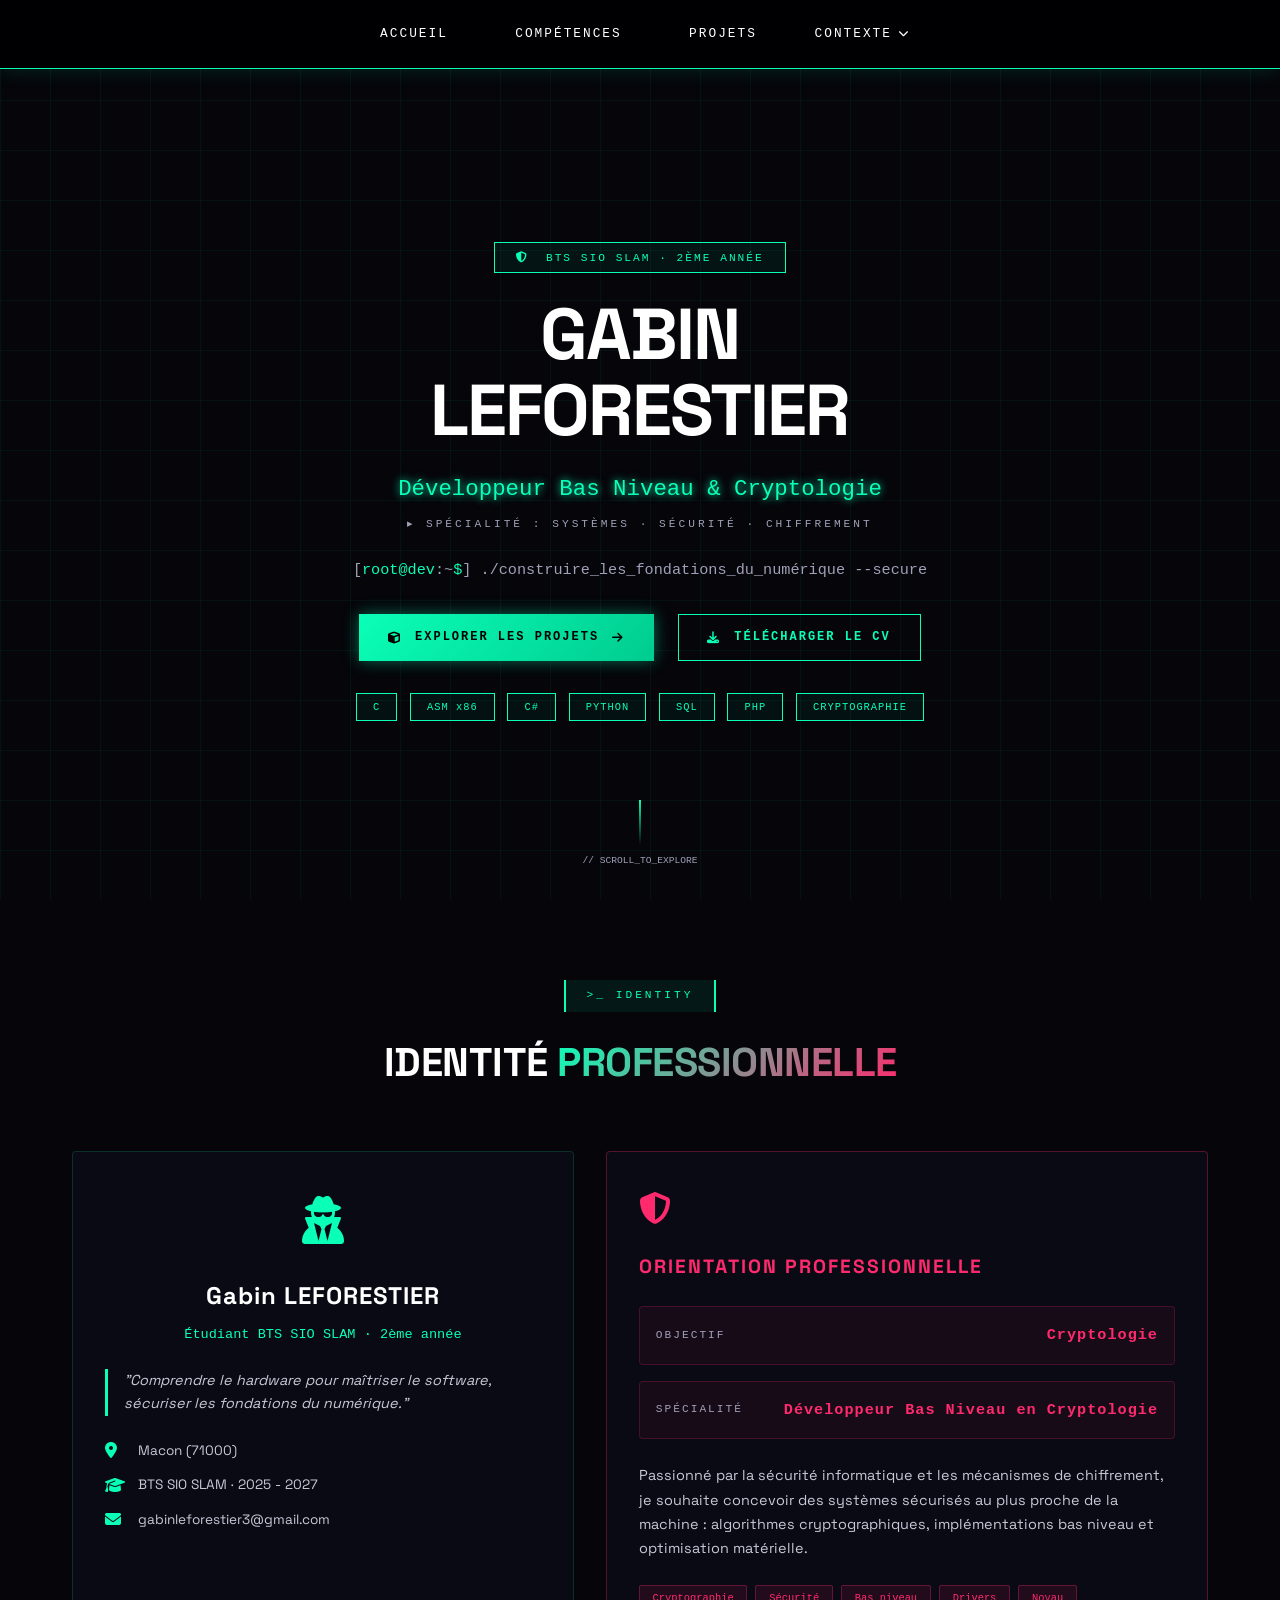
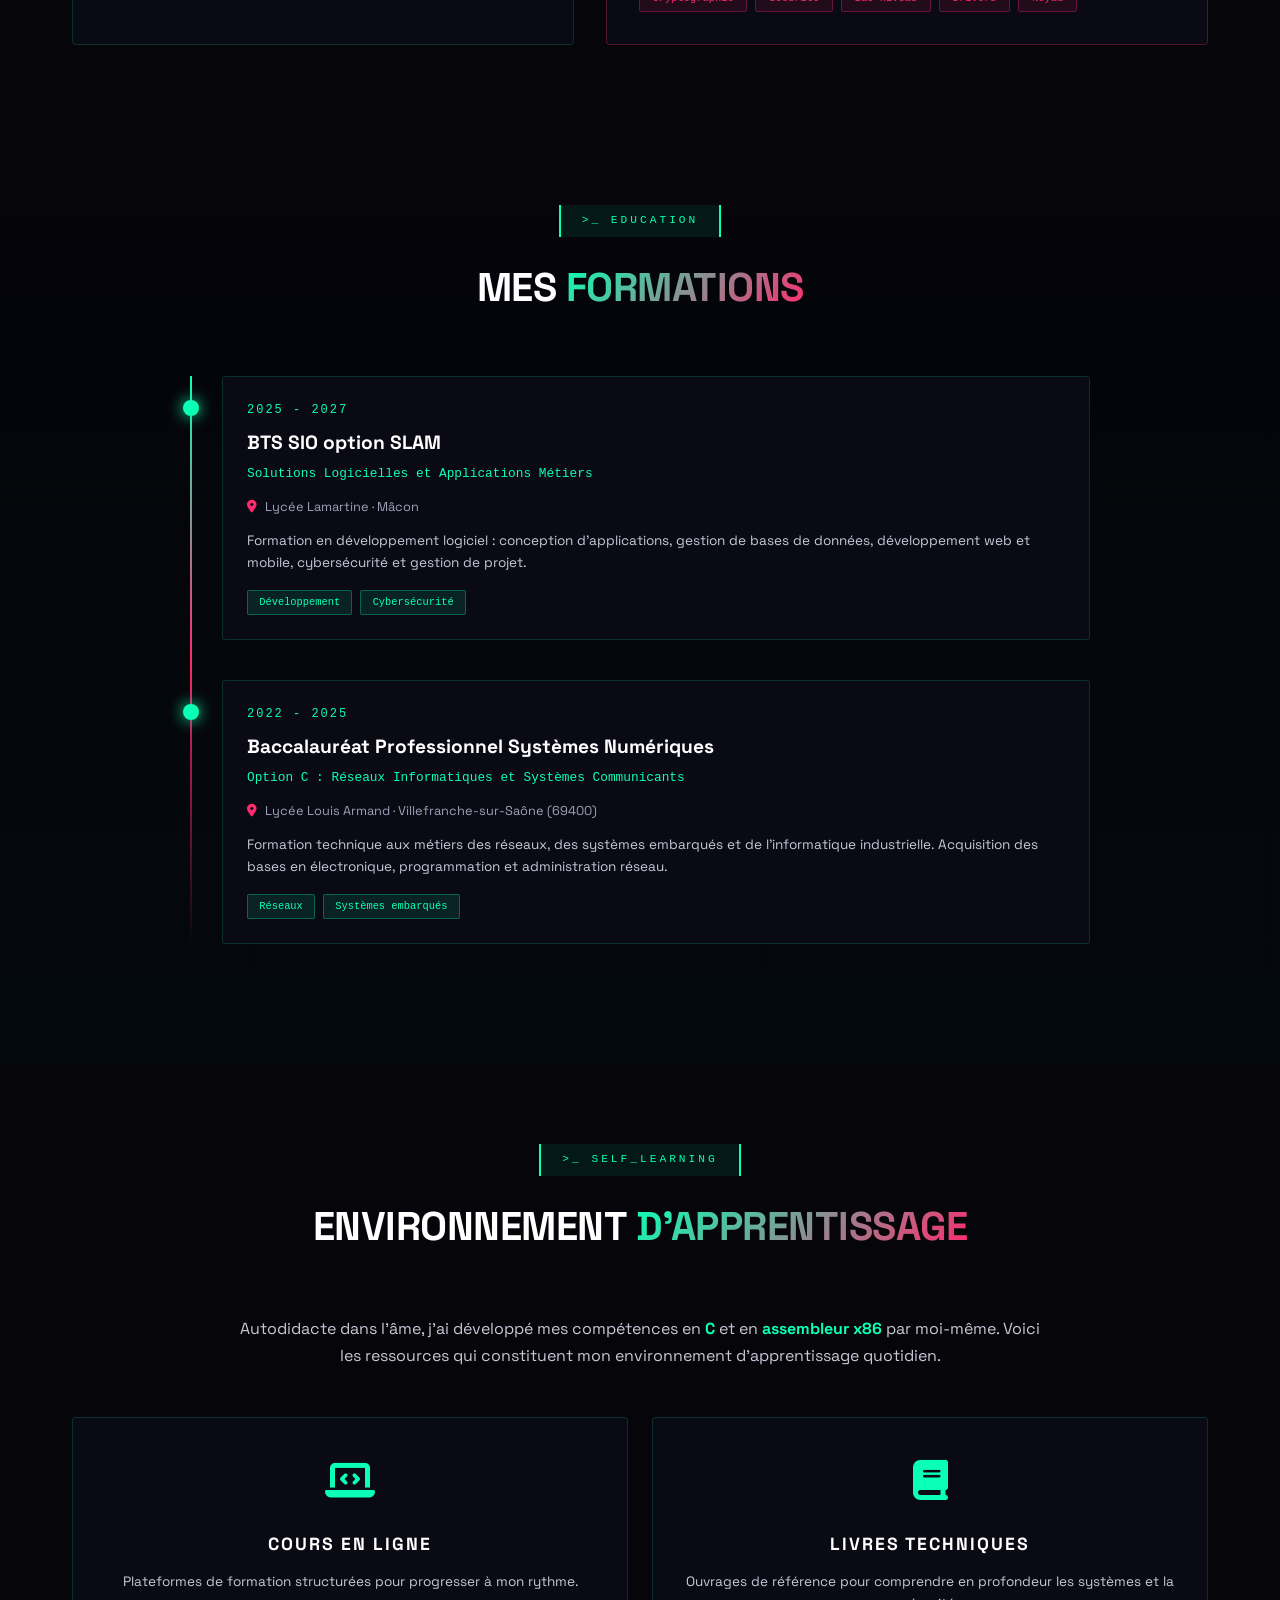
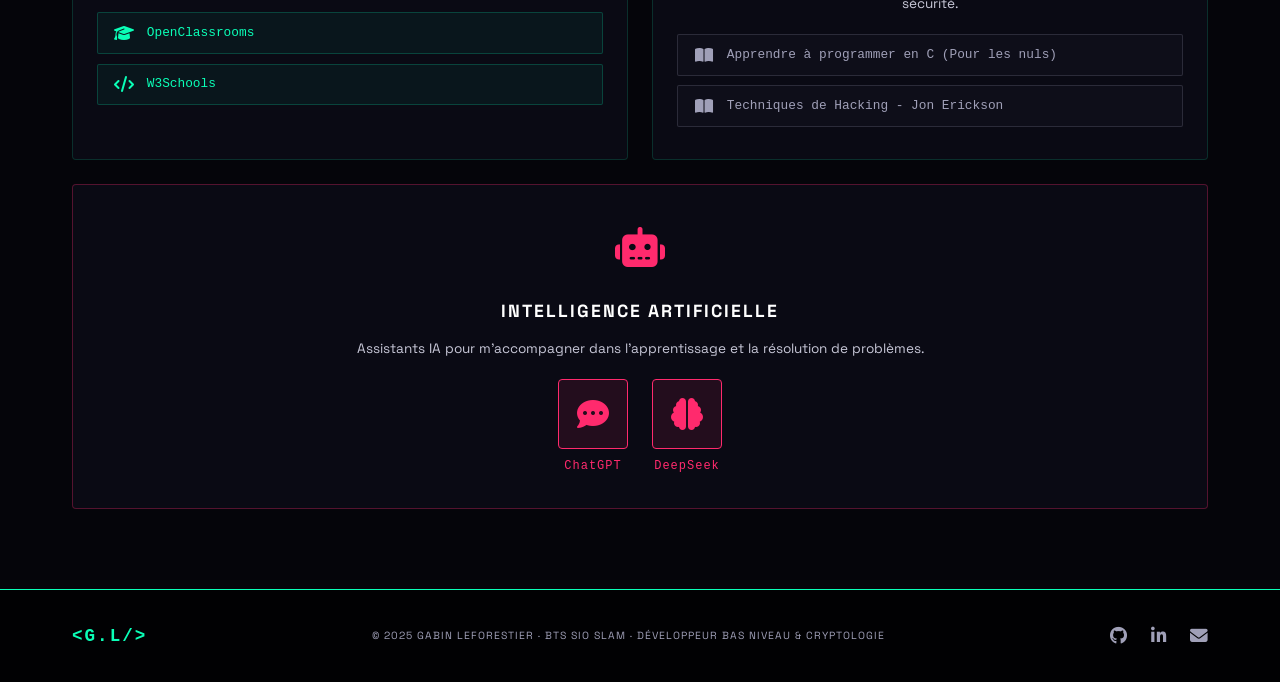
==== commit 8d2a5345: "Portfolio pour 2e année" ====
--- a/index.html
+++ b/index.html
@@ -65,11 +65,7 @@
                     <span>EXPLORER LES PROJETS</span>
                     <i class="fas fa-arrow-right arrow-icon"></i>
                 </a>
-                <button class="btn btn-outline" id="showCvBtn">
-                    <i class="fas fa-file-alt"></i>
-                    <span>VOIR LE CV</span>
-                </button>
-                <a href="Gabin_LEFORESTIER.pdf" download class="btn btn-outline">
+                <a href="LEFORESTIER_Gabin.pdf" download class="btn btn-outline">
                     <i class="fas fa-download"></i>
                     <span>TÉLÉCHARGER LE CV</span>
                 </a>
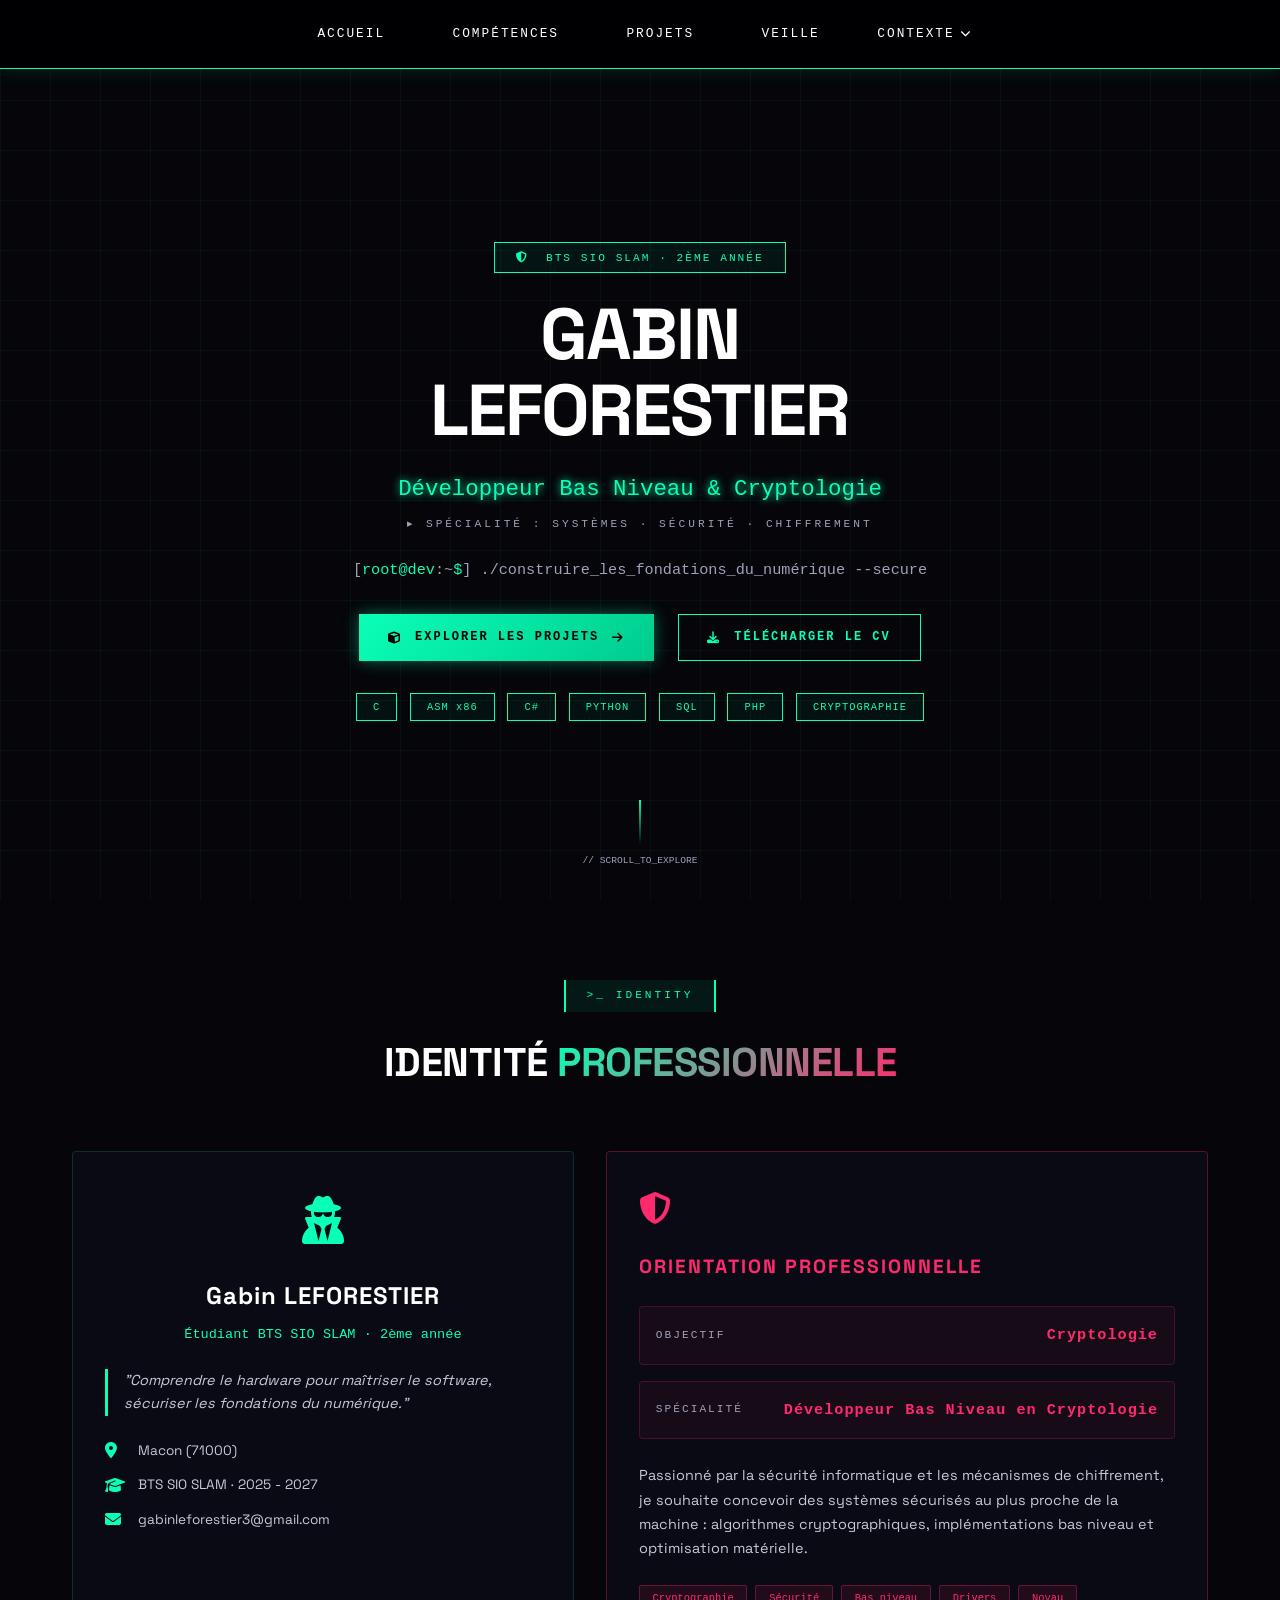
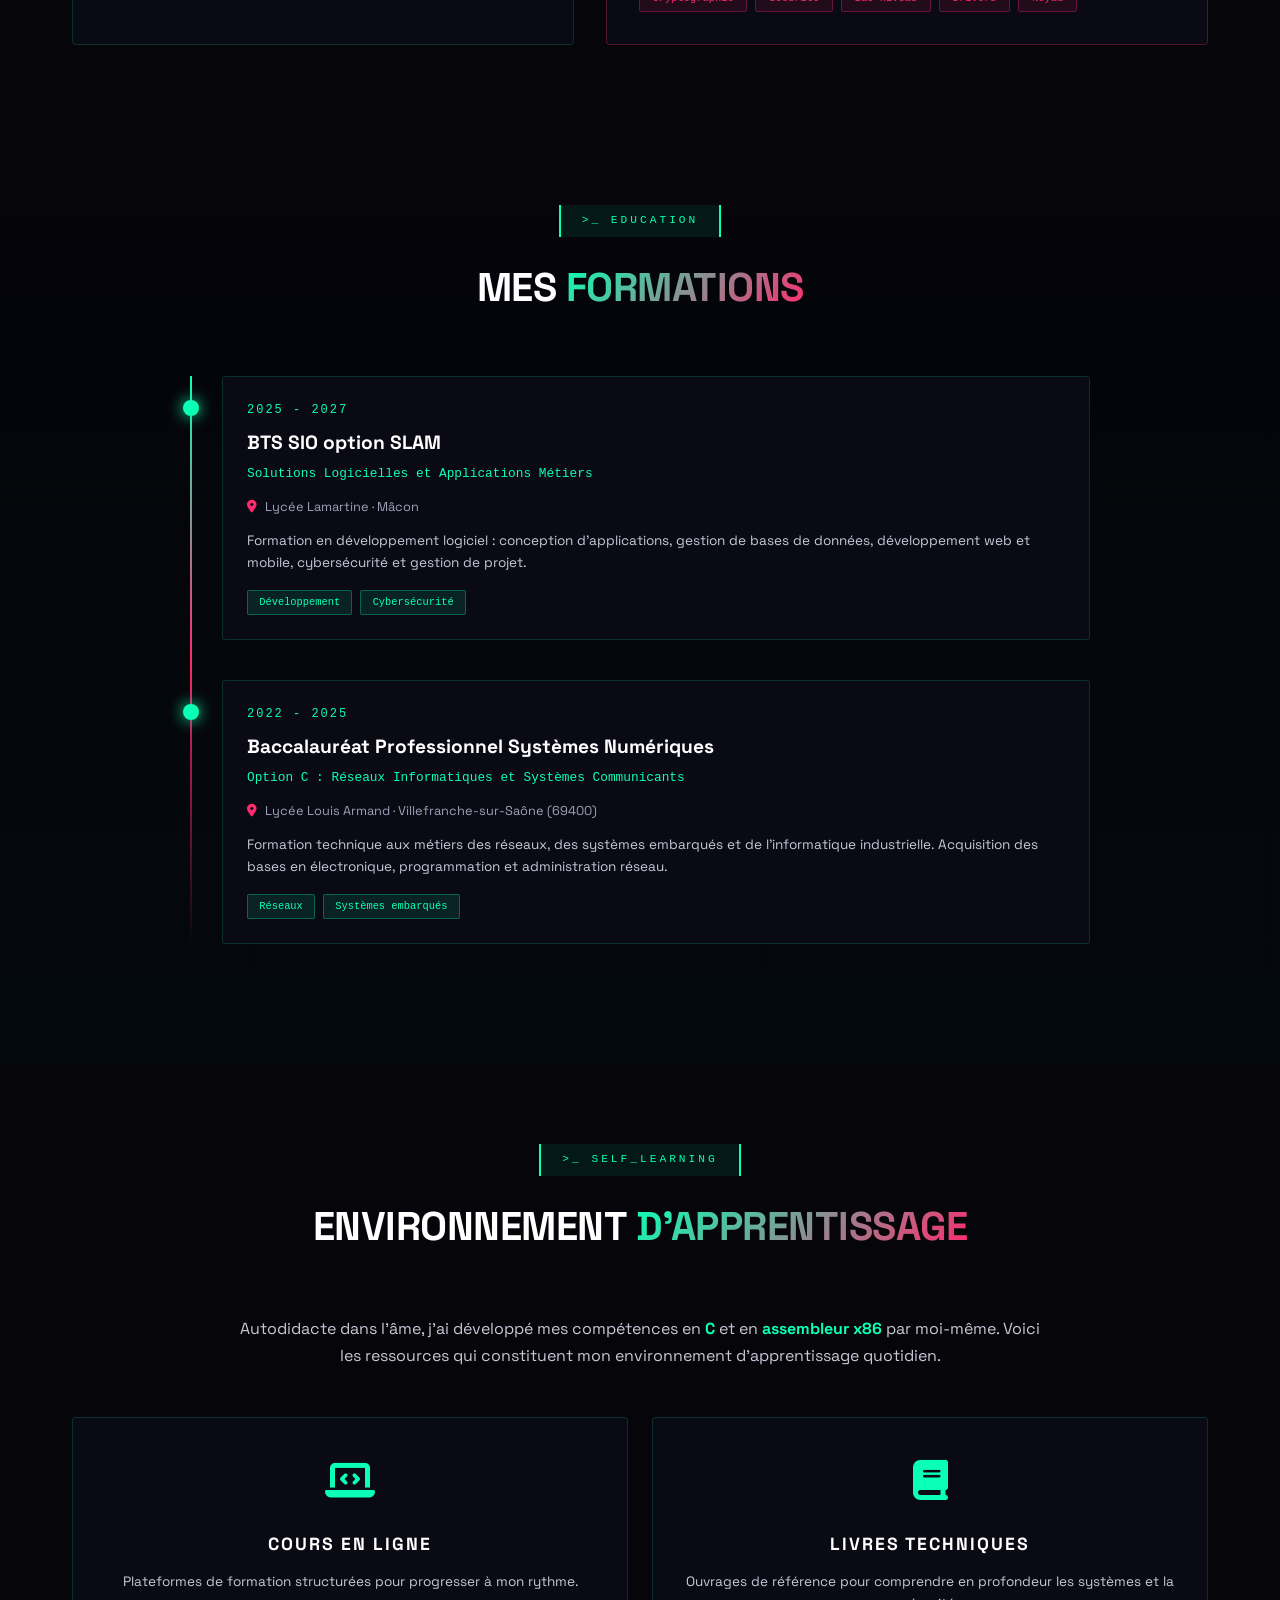
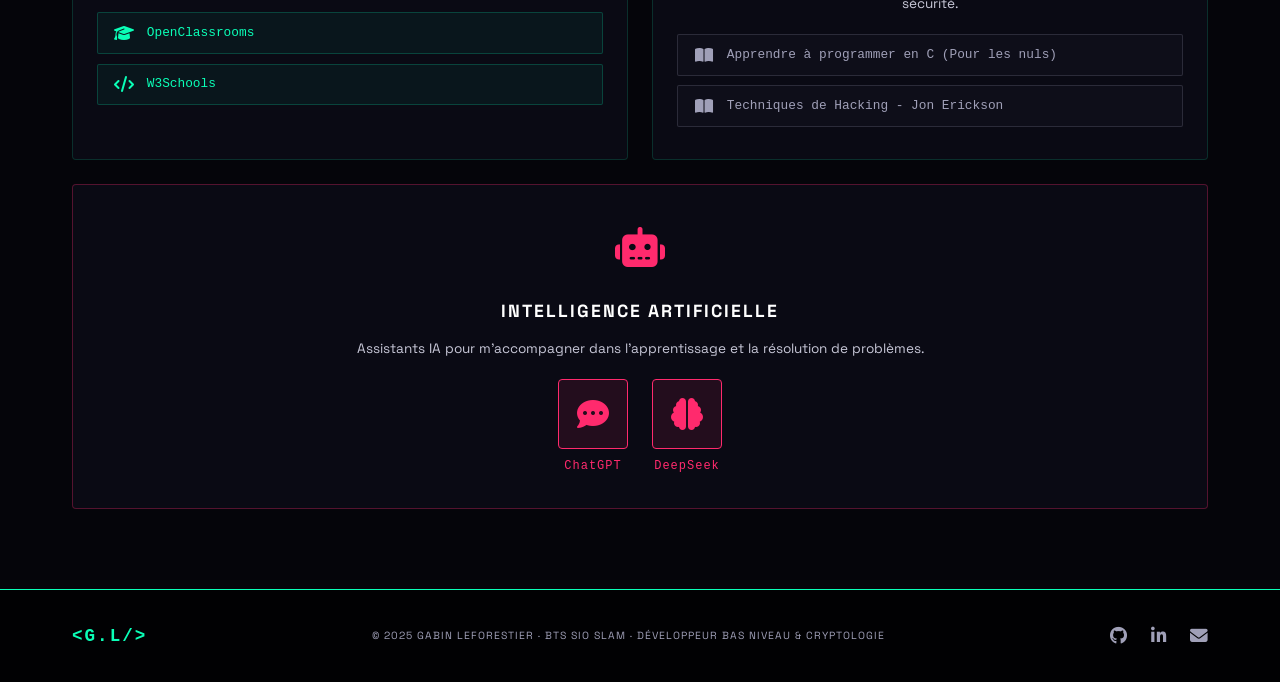
==== commit aa9b7bc7: "Veille ajoutée" ====
--- a/index.html
+++ b/index.html
@@ -20,6 +20,7 @@
         <a href="index.html">ACCUEIL</a>
         <a href="competence.html">COMPÉTENCES</a>
         <a href="projets.html">PROJETS</a>
+        <a href="veille.html">VEILLE</a>
         <div class="dropdown">
             <a href="contexte.html" class="dropdown-toggle">CONTEXTE</a>
             <span class="dropdown-arrow"><i class="fas fa-chevron-down"></i></span>
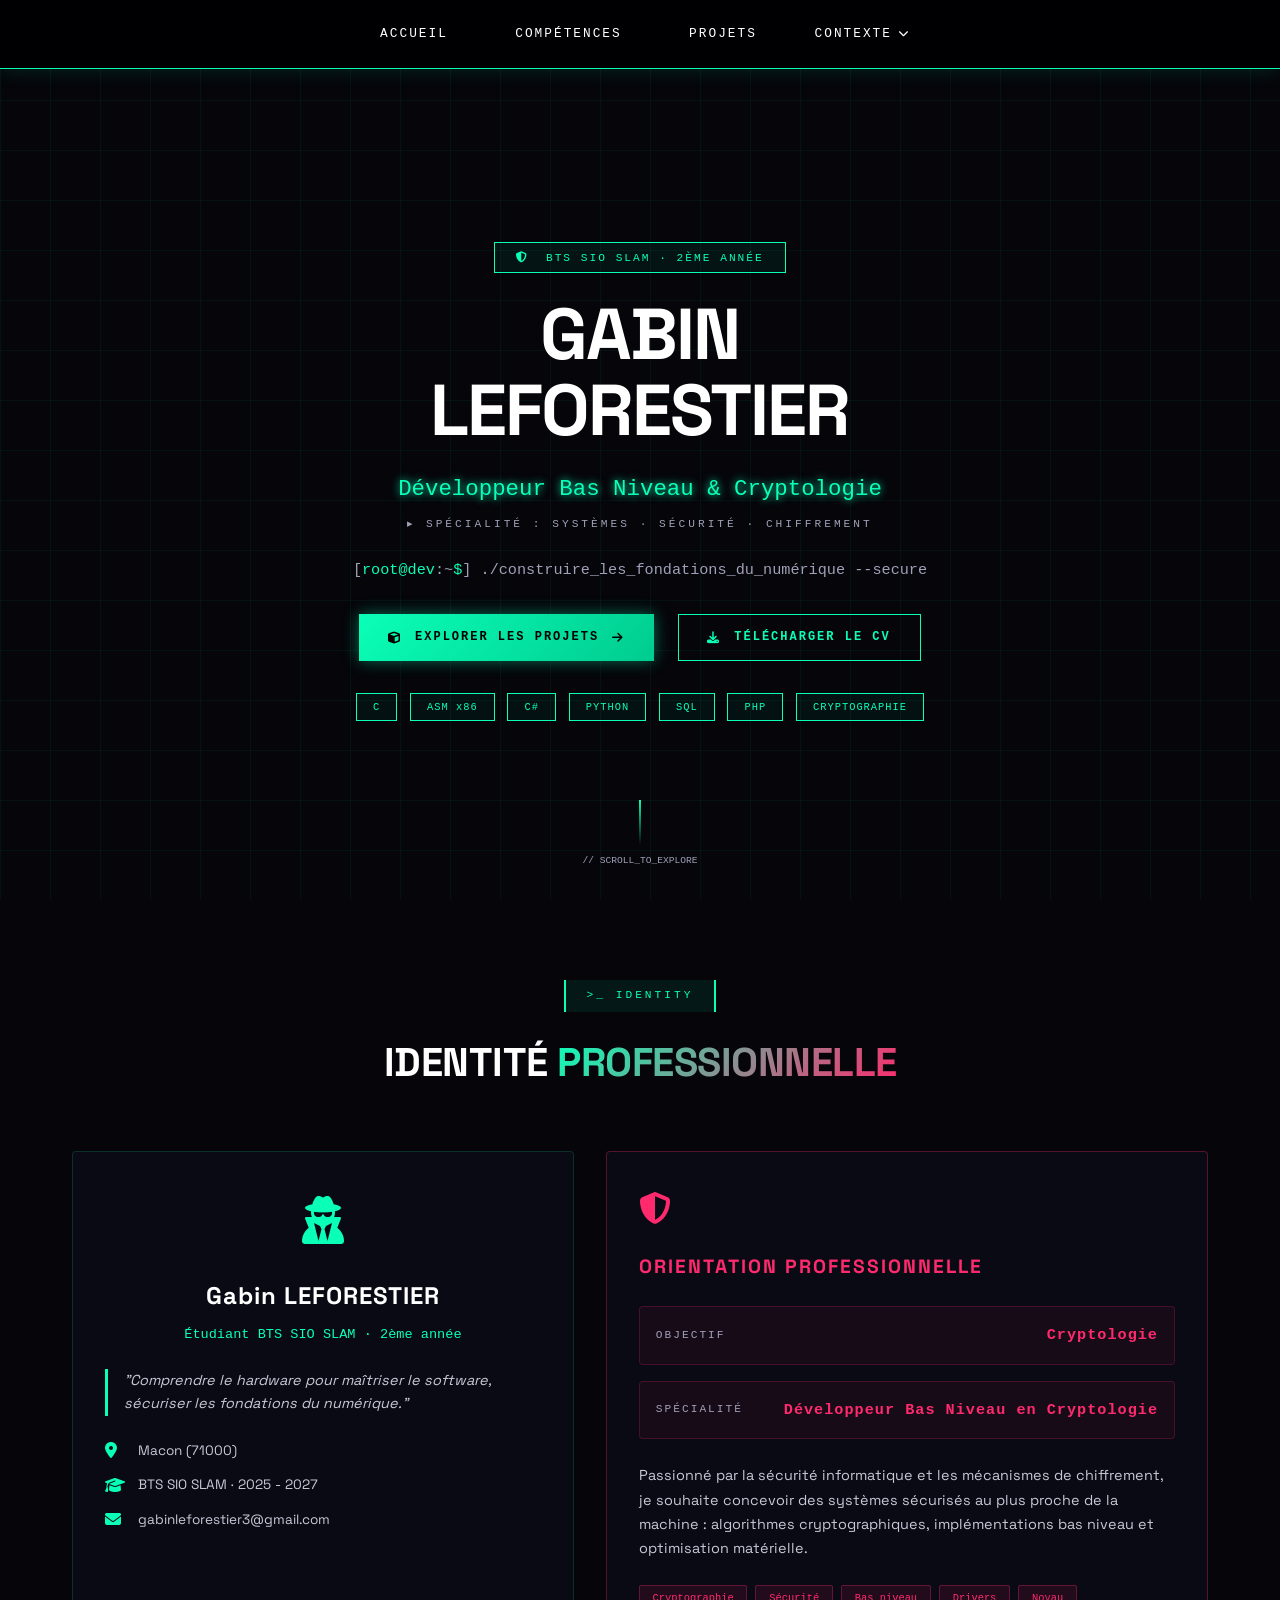
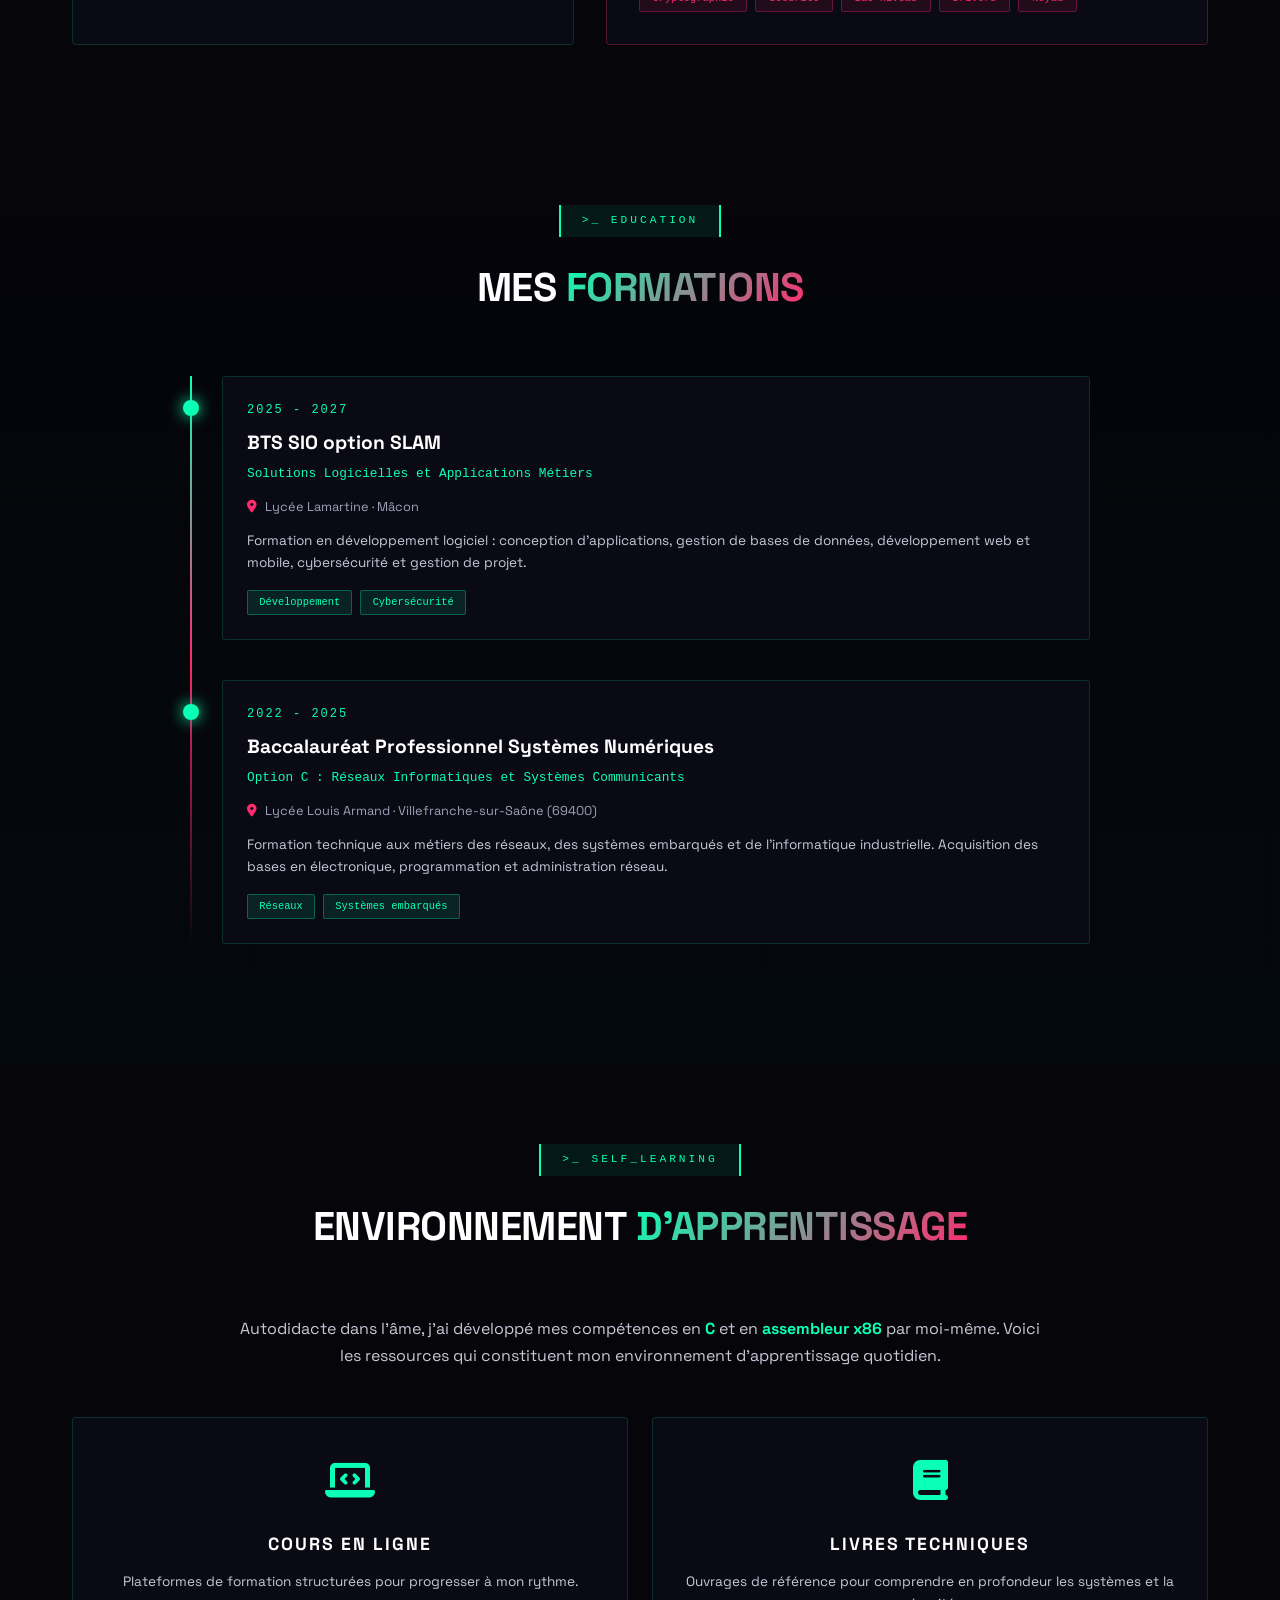
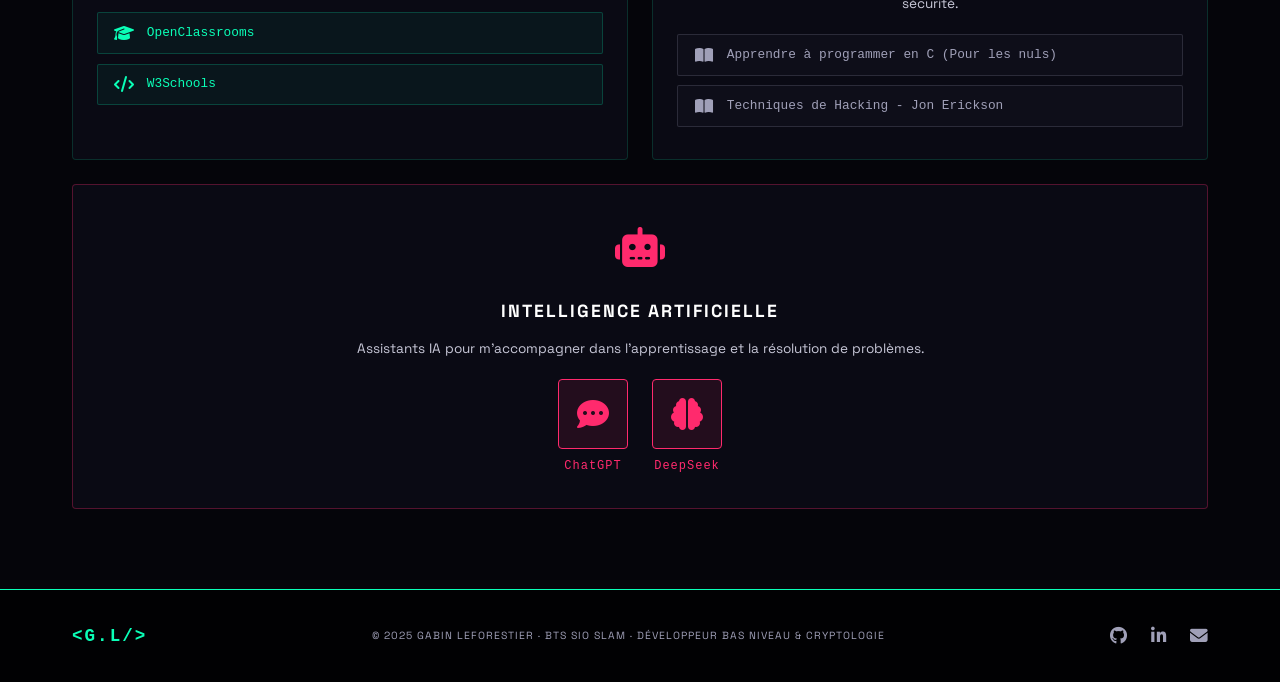
==== commit b2a72fcb: "Enlevement de la veille pour la refaire" ====
--- a/index.html
+++ b/index.html
@@ -20,7 +20,6 @@
         <a href="index.html">ACCUEIL</a>
         <a href="competence.html">COMPÉTENCES</a>
         <a href="projets.html">PROJETS</a>
-        <a href="veille.html">VEILLE</a>
         <div class="dropdown">
             <a href="contexte.html" class="dropdown-toggle">CONTEXTE</a>
             <span class="dropdown-arrow"><i class="fas fa-chevron-down"></i></span>
--- a/style/style.css
+++ b/style/style.css
@@ -2032,4 +2032,56 @@
     .projects-grid {
         grid-template-columns: 1fr;
     }
+}
+
+/* ============================================================
+   VEILLE - IMAGES & PLACEHOLDERS
+============================================================ */
+
+.project-image-placeholder {
+    width: 100%;
+    margin: 1.5rem 0;
+    border: 1px solid var(--border-med);
+    border-radius: 4px;
+    overflow: hidden;
+    background: rgba(0, 0, 0, 0.5);
+    position: relative;
+    /* Optionnel : ajoute une petite lueur pour le style futuriste */
+    box-shadow: 0 0 15px rgba(10, 255, 183, 0.05);
+}
+
+/* L'image réelle (quand tu décommenteras la balise <img>) */
+.project-image-placeholder img {
+    width: 100%;
+    height: auto;
+    display: block;
+    object-fit: cover;
+    transition: transform 0.3s ease;
+}
+
+.project-image-placeholder:hover img {
+    transform: scale(1.02); /* Petit effet de zoom au survol */
+}
+
+/* Le placeholder (quand il n'y a pas d'image) */
+.placeholder-content {
+    display: flex;
+    flex-direction: column;
+    align-items: center;
+    justify-content: center;
+    gap: 1rem;
+    padding: 4rem 2rem;
+    color: var(--text-dim);
+    font-family: monospace;
+    font-size: 0.85rem;
+    border: 1px dashed var(--border-soft);
+    background: rgba(10, 255, 183, 0.02);
+    text-align: center;
+}
+
+.placeholder-content i {
+    font-size: 3rem;
+    color: var(--primary);
+    opacity: 0.5;
+    animation: iconPulse 2s ease infinite;
 }
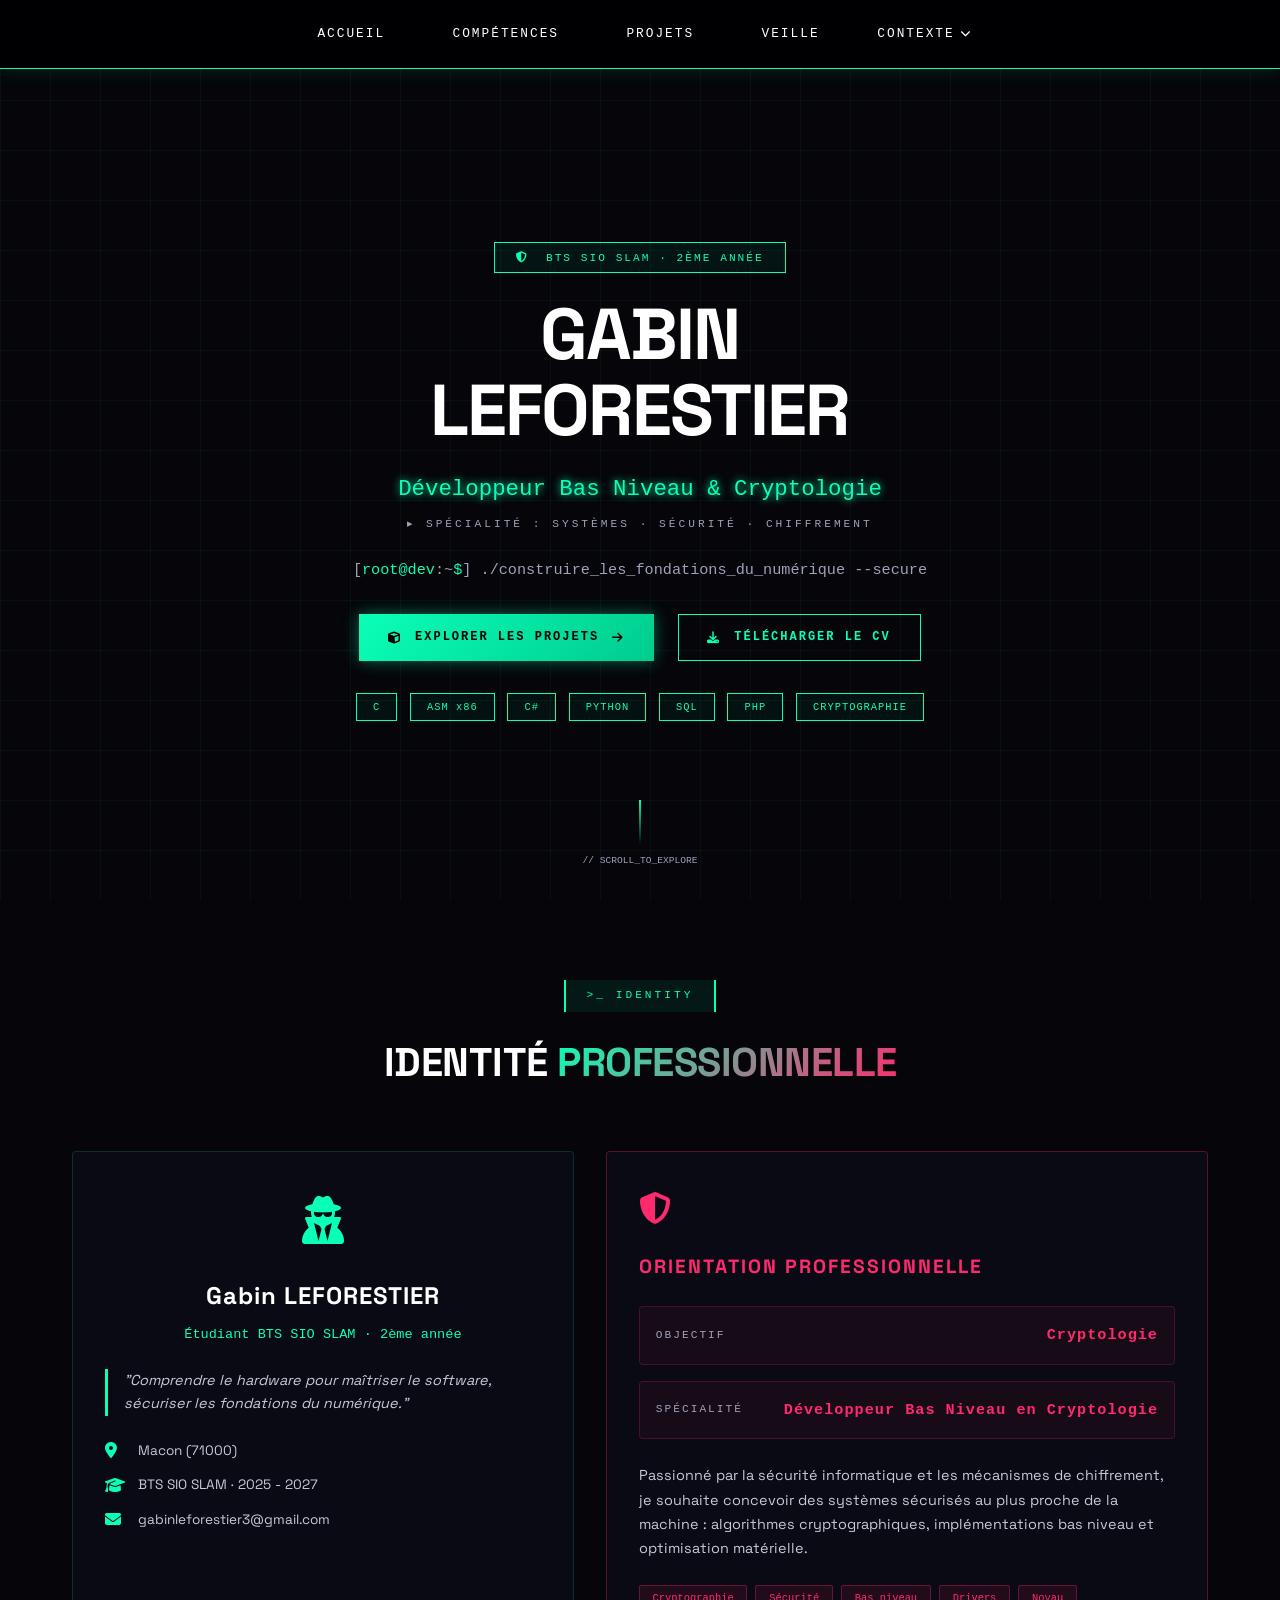
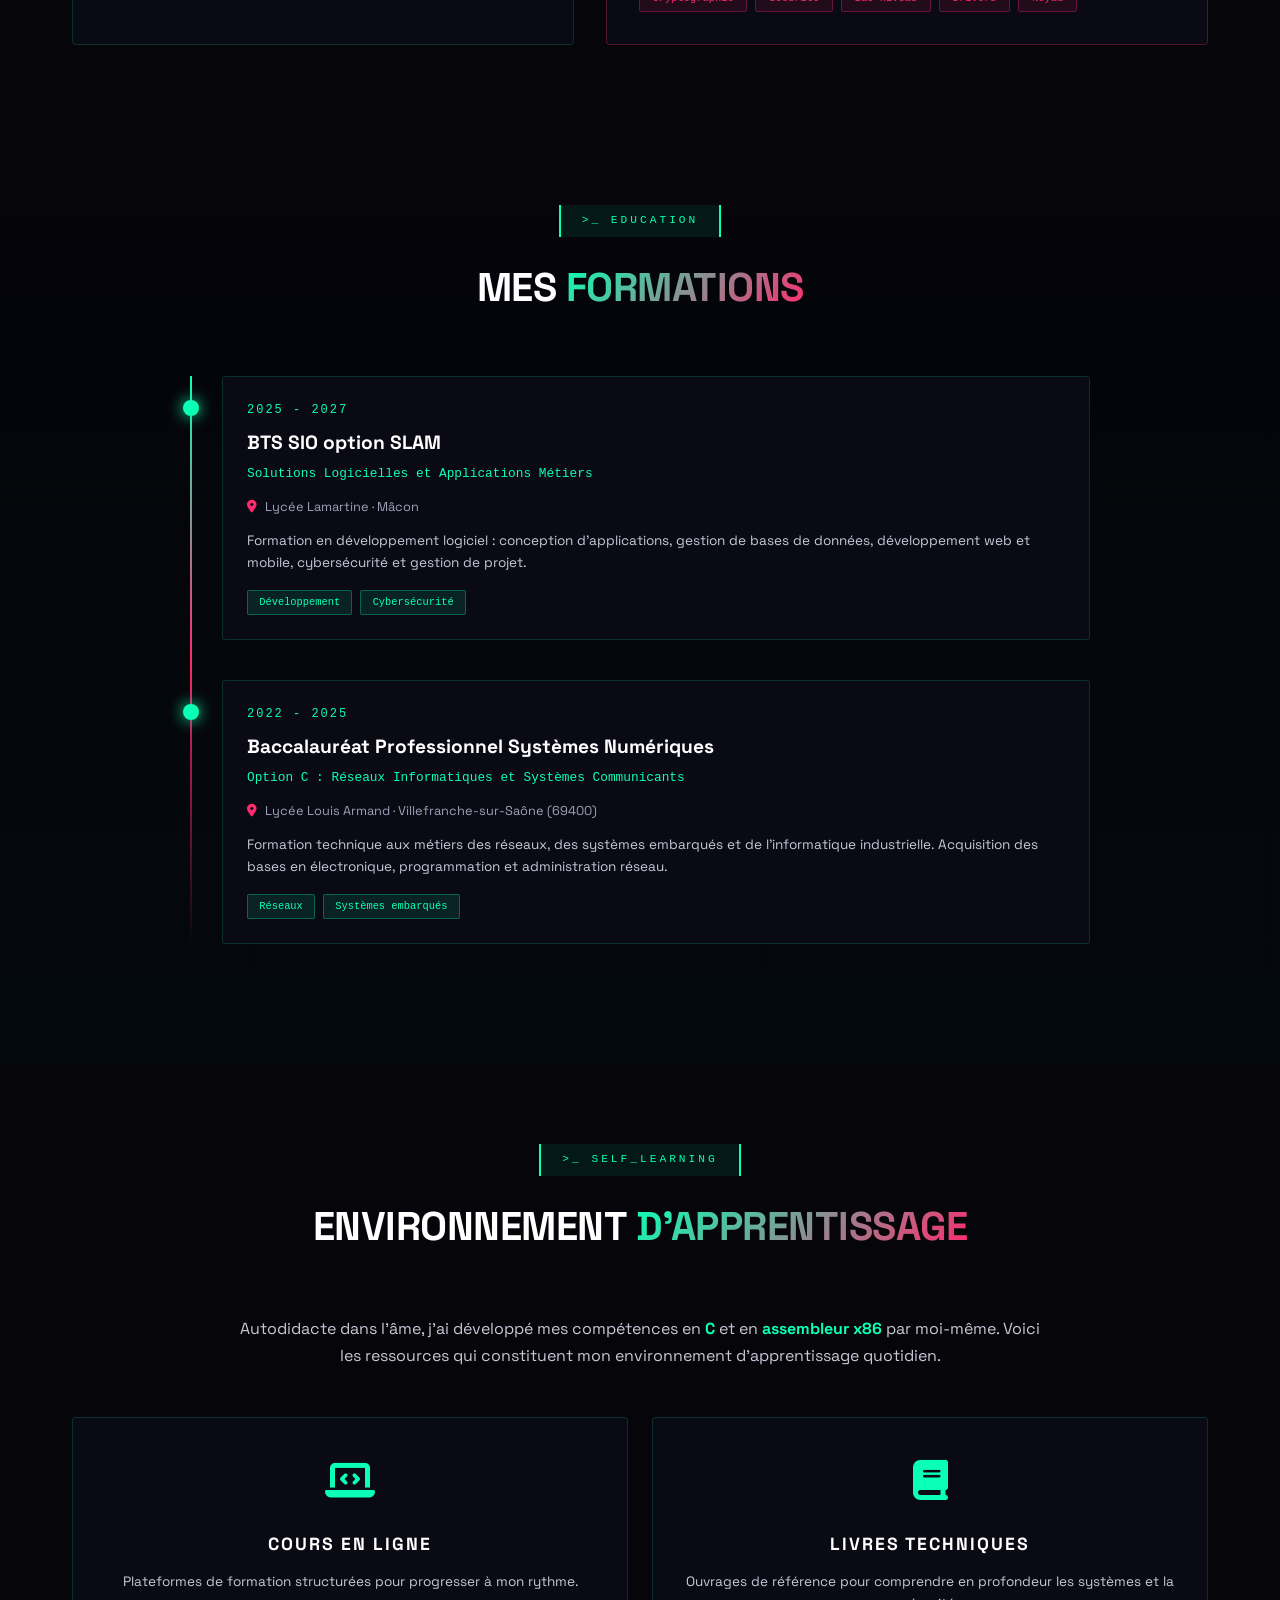
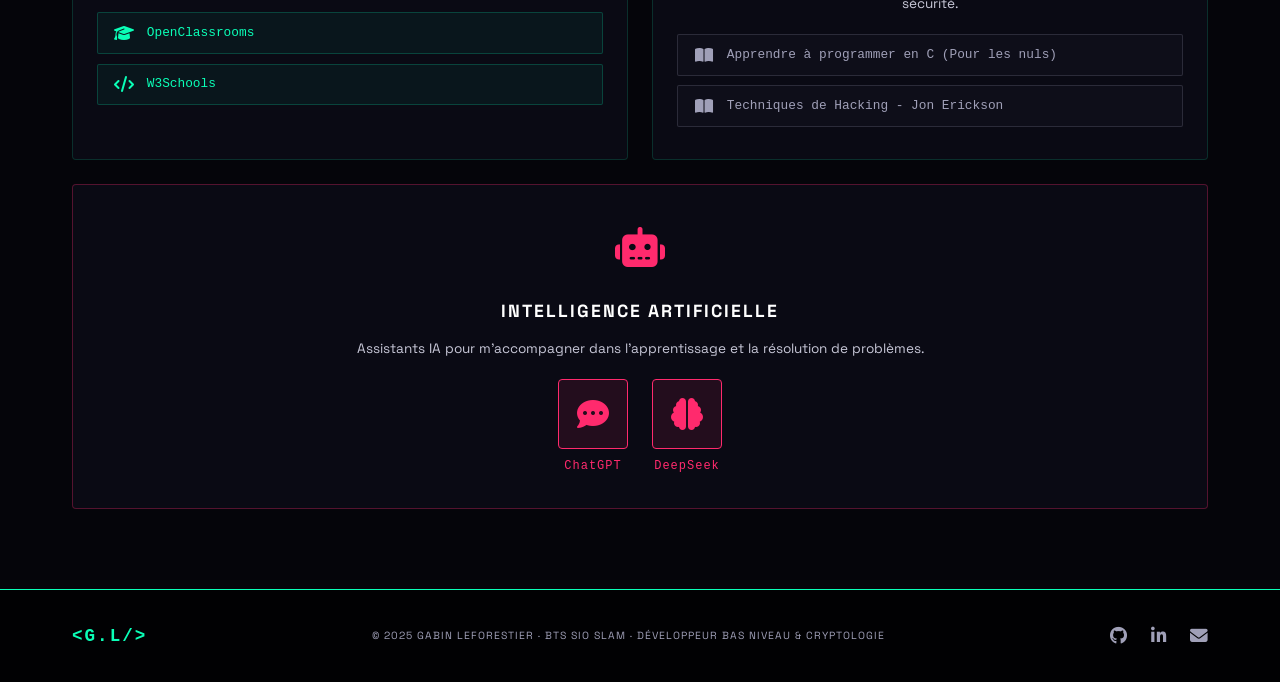
==== commit bf2ca951: "Ajout de la veille" ====
--- a/index.html
+++ b/index.html
@@ -20,19 +20,14 @@
         <a href="index.html">ACCUEIL</a>
         <a href="competence.html">COMPÉTENCES</a>
         <a href="projets.html">PROJETS</a>
+        <a href="veille.html">VEILLE</a>
         <div class="dropdown">
             <a href="contexte.html" class="dropdown-toggle">CONTEXTE</a>
             <span class="dropdown-arrow"><i class="fas fa-chevron-down"></i></span>
             <div class="dropdown-menu">
-                <a href="contexte.html#contexte-pro-1">
-                    <i class="fas fa-circle"></i> Contexte Pro 1 · 1ère année
-                </a>
-                <a href="contexte.html#contexte-pro-2">
-                    <i class="fas fa-circle"></i> Contexte Pro 2 · 2ème année
-                </a>
-                <a href="contexte.html#contexte-pro-3">
-                    <i class="fas fa-circle"></i> Contexte Pro 3 · Stage Avizeo
-                </a>
+                <a href="contexte.html#contexte-pro-1"><i class="fas fa-circle"></i> Contexte Pro 1</a>
+                <a href="contexte.html#contexte-pro-2"><i class="fas fa-circle"></i> Contexte Pro 2</a>
+                <a href="contexte.html#contexte-pro-3"><i class="fas fa-circle"></i> Contexte Pro 3</a>
             </div>
         </div>
     </nav>
--- a/style/style.css
+++ b/style/style.css
@@ -2034,54 +2034,221 @@
     }
 }
 
+
 /* ============================================================
-   VEILLE - IMAGES & PLACEHOLDERS
+   VEILLE - REVUE DE PRESSE (16 ARTICLES)
 ============================================================ */
 
-.project-image-placeholder {
+/* GRILLE DES ARTICLES */
+.veille-grid {
+    display: grid;
+    grid-template-columns: repeat(auto-fill, minmax(340px, 1fr));
+    gap: 1.5rem;
+    margin-top: 1rem;
     width: 100%;
-    margin: 1.5rem 0;
-    border: 1px solid var(--border-med);
+}
+
+/* CARTES DES ARTICLES */
+.veille-card {
+    position: relative;
+    display: flex;
+    flex-direction: column;
+    overflow: hidden;
+
+    background: var(--card-bg);
+    border: 1px solid var(--border-soft);
     border-radius: 4px;
-    overflow: hidden;
-    background: rgba(0, 0, 0, 0.5);
-    position: relative;
-    /* Optionnel : ajoute une petite lueur pour le style futuriste */
-    box-shadow: 0 0 15px rgba(10, 255, 183, 0.05);
-}
-
-/* L'image réelle (quand tu décommenteras la balise <img>) */
-.project-image-placeholder img {
-    width: 100%;
-    height: auto;
+
+    padding: 1.5rem;
+
+    transition: transform 0.3s ease,
+                border-color 0.3s ease,
+                box-shadow 0.3s ease;
+}
+
+/* BARRE LATERALE TURQUOISE */
+.veille-card::before {
+    content: "";
+    position: absolute;
+    top: 0;
+    left: 0;
+
+    width: 3px;
+    height: 100%;
+
+    background: linear-gradient(
+        180deg,
+        var(--primary),
+        var(--secondary)
+    );
+
+    opacity: 0.5;
+    transition: opacity 0.3s ease;
+}
+
+/* EFFET AU SURVOL */
+.veille-card:hover {
+    border-color: var(--primary);
+    transform: translateY(-5px);
+    box-shadow: var(--glow-primary);
+}
+
+.veille-card:hover::before {
+    opacity: 1;
+}
+
+/* ICONE */
+.veille-card .project-icon-large {
+    font-size: 1.8rem;
+    color: var(--primary);
+    margin-bottom: 0.8rem;
+}
+
+/* TITRE */
+.veille-card h3 {
+    font-size: 1.05rem;
+    font-weight: 600;
+    line-height: 1.4;
+
+    color: #ffffff;
+
+    margin-bottom: 0.8rem;
+}
+
+/* INFORMATIONS DE L'ARTICLE */
+.veille-meta {
+    display: flex;
+    align-items: center;
+    flex-wrap: wrap;
+    gap: 0.8rem;
+
+    margin-bottom: 1rem;
+
+    font-family: monospace;
+    font-size: 0.65rem;
+    color: var(--text-dim);
+}
+
+/* BADGE DE CATEGORIE */
+.veille-badge {
+    display: inline-block;
+
+    padding: 0.2rem 0.6rem;
+
+    border: 1px solid var(--primary);
+    border-radius: 2px;
+
+    color: var(--primary);
+    background: rgba(10, 255, 183, 0.05);
+
+    letter-spacing: 1px;
+}
+
+/* RESUME DE L'ARTICLE */
+.veille-card p {
+    font-size: 0.85rem;
+    line-height: 1.6;
+
+    color: var(--text-soft);
+
+    margin-bottom: 1.2rem;
+
+    flex-grow: 1;
+}
+
+/* BLOC MON ANALYSE */
+.veille-analysis {
+    background: rgba(10, 255, 183, 0.05);
+
+    border-left: 2px solid var(--primary);
+    border-radius: 0 4px 4px 0;
+
+    padding: 0.8rem;
+    margin-bottom: 1.2rem;
+
+    font-size: 0.8rem;
+    line-height: 1.5;
+
+    color: var(--text-soft);
+}
+
+/* TITRE DE L'ANALYSE */
+.veille-analysis strong {
     display: block;
-    object-fit: cover;
-    transition: transform 0.3s ease;
-}
-
-.project-image-placeholder:hover img {
-    transform: scale(1.02); /* Petit effet de zoom au survol */
-}
-
-/* Le placeholder (quand il n'y a pas d'image) */
-.placeholder-content {
-    display: flex;
-    flex-direction: column;
-    align-items: center;
-    justify-content: center;
-    gap: 1rem;
-    padding: 4rem 2rem;
-    color: var(--text-dim);
-    font-family: monospace;
-    font-size: 0.85rem;
-    border: 1px dashed var(--border-soft);
-    background: rgba(10, 255, 183, 0.02);
-    text-align: center;
-}
-
-.placeholder-content i {
-    font-size: 3rem;
-    color: var(--primary);
-    opacity: 0.5;
-    animation: iconPulse 2s ease infinite;
-}+
+    margin-bottom: 0.3rem;
+
+    color: var(--primary);
+
+    font-family: monospace;
+    font-size: 0.75rem;
+
+    text-transform: uppercase;
+    letter-spacing: 1px;
+}
+
+/* LIEN VERS LA SOURCE */
+.veille-link {
+    display: inline-block;
+
+    margin-top: auto;
+
+    color: var(--primary);
+
+    font-family: monospace;
+    font-size: 0.75rem;
+
+    text-decoration: none;
+
+    transition: color 0.3s ease,
+                letter-spacing 0.3s ease,
+                text-shadow 0.3s ease;
+}
+
+/* SURVOL DU LIEN */
+.veille-link:hover {
+    color: var(--secondary);
+    letter-spacing: 1px;
+    text-shadow: 0 0 8px var(--secondary);
+}
+
+/* ============================================================
+   RESPONSIVE - VEILLE
+============================================================ */
+
+@media screen and (max-width: 768px) {
+
+    .veille-grid {
+        grid-template-columns: 1fr;
+        gap: 1rem;
+    }
+
+    .veille-card {
+        padding: 1.2rem;
+    }
+
+    .veille-card h3 {
+        font-size: 1rem;
+    }
+
+    .veille-card p {
+        font-size: 0.85rem;
+    }
+
+}
+
+@media screen and (max-width: 400px) {
+
+    .veille-grid {
+        grid-template-columns: 1fr;
+    }
+
+    .veille-card {
+        padding: 1rem;
+    }
+
+    .veille-meta {
+        gap: 0.5rem;
+    }
+
+}
